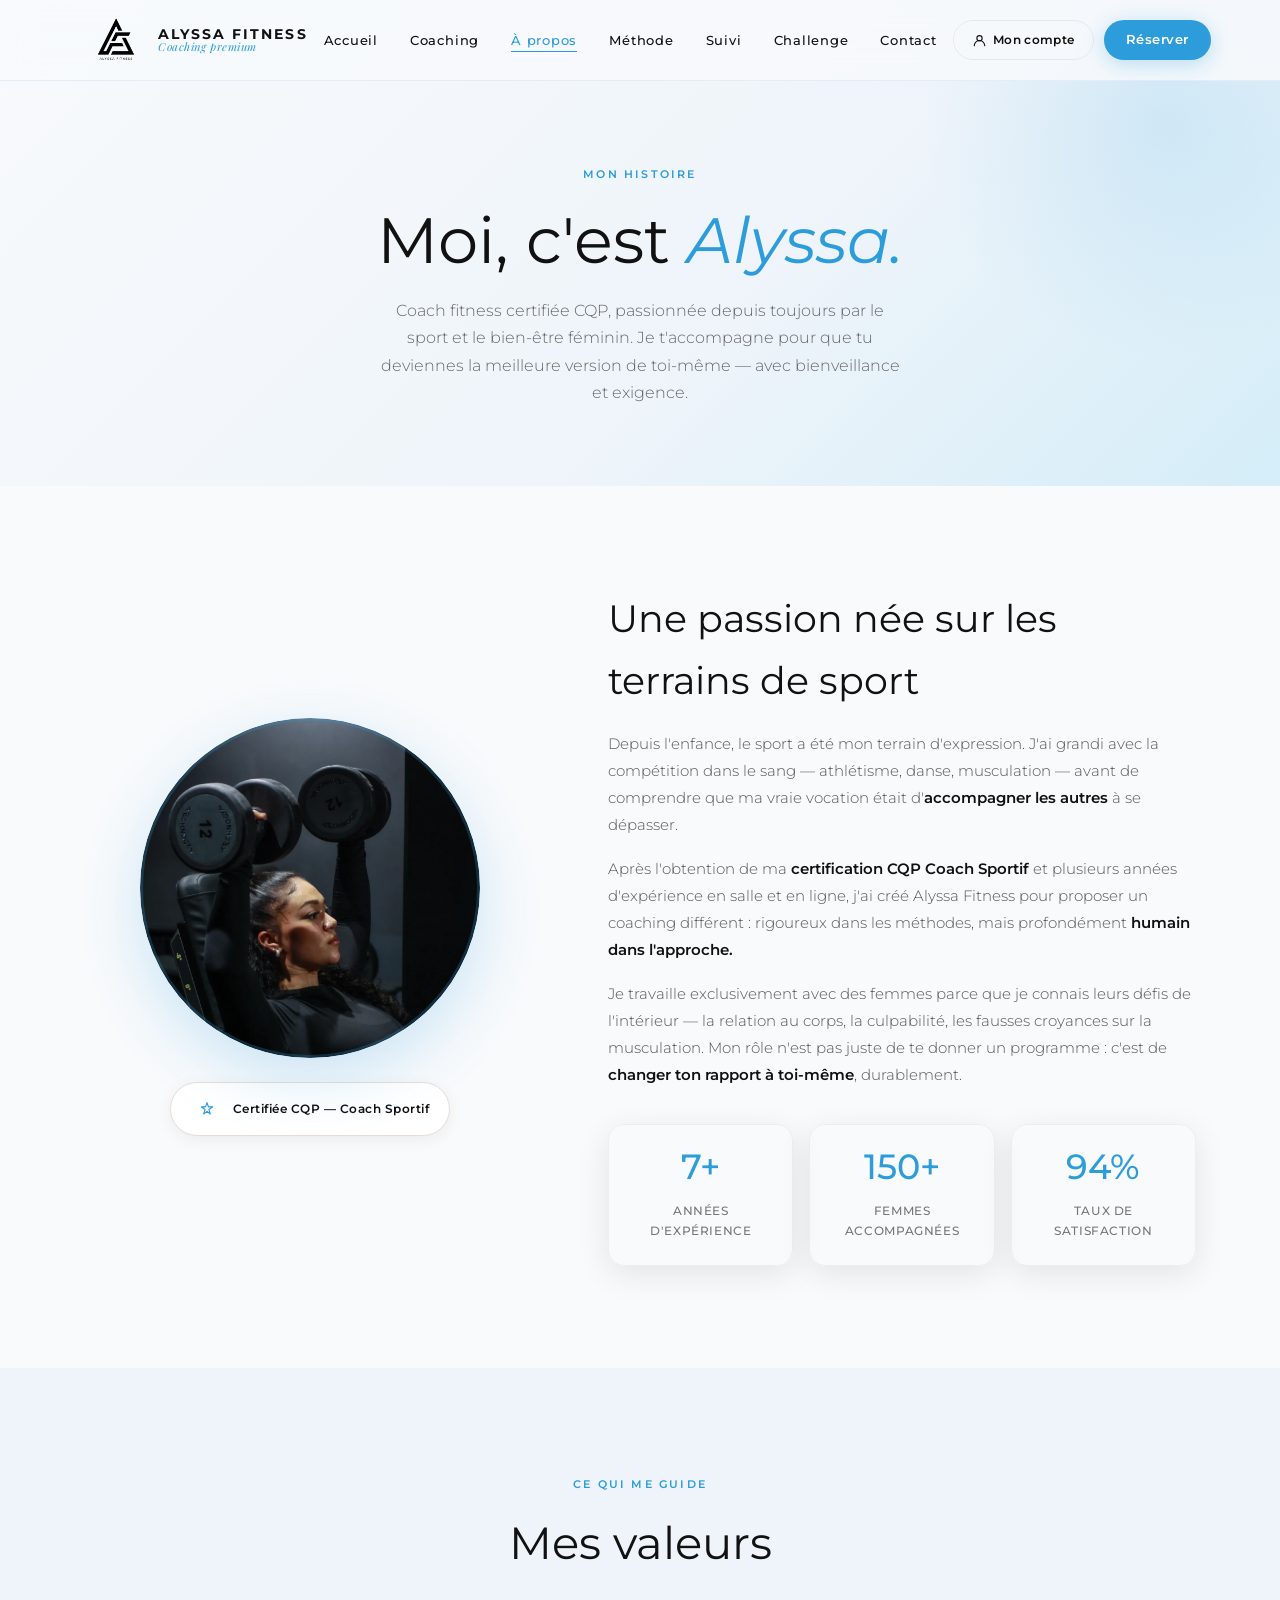
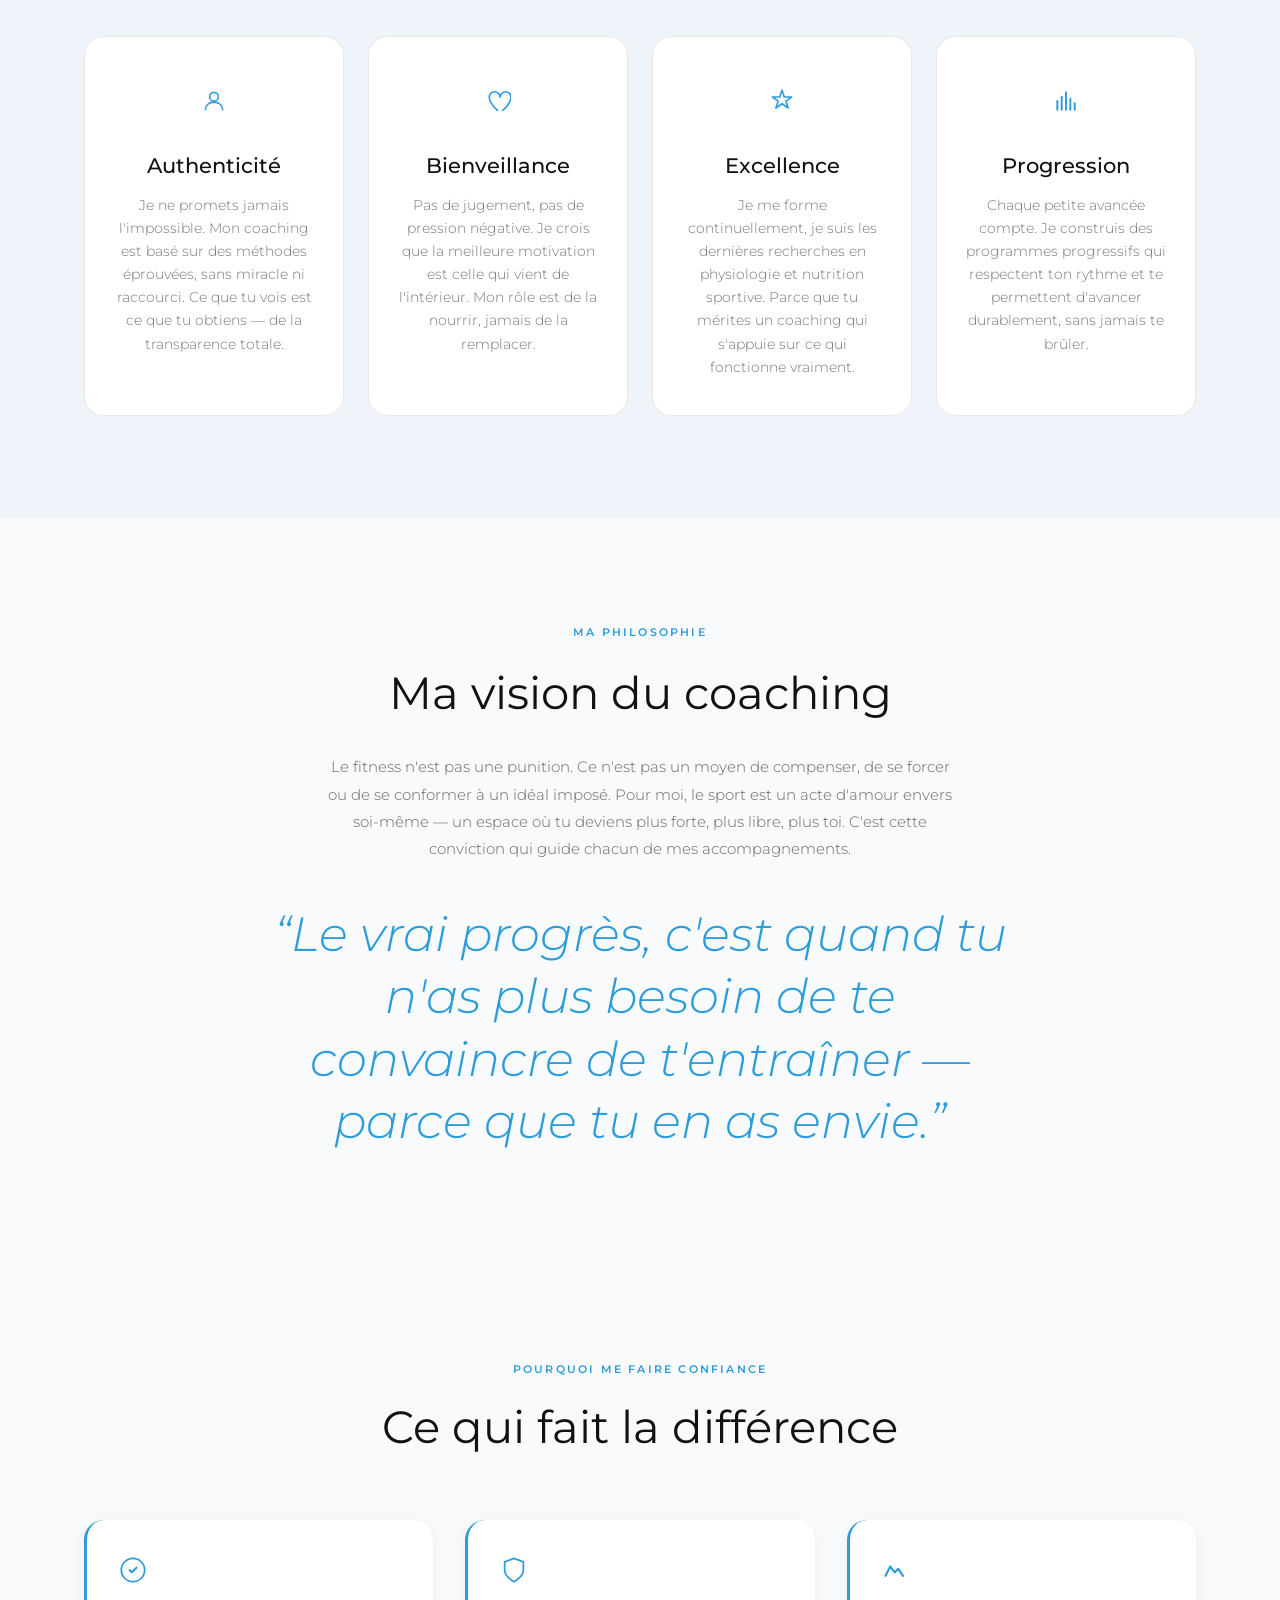
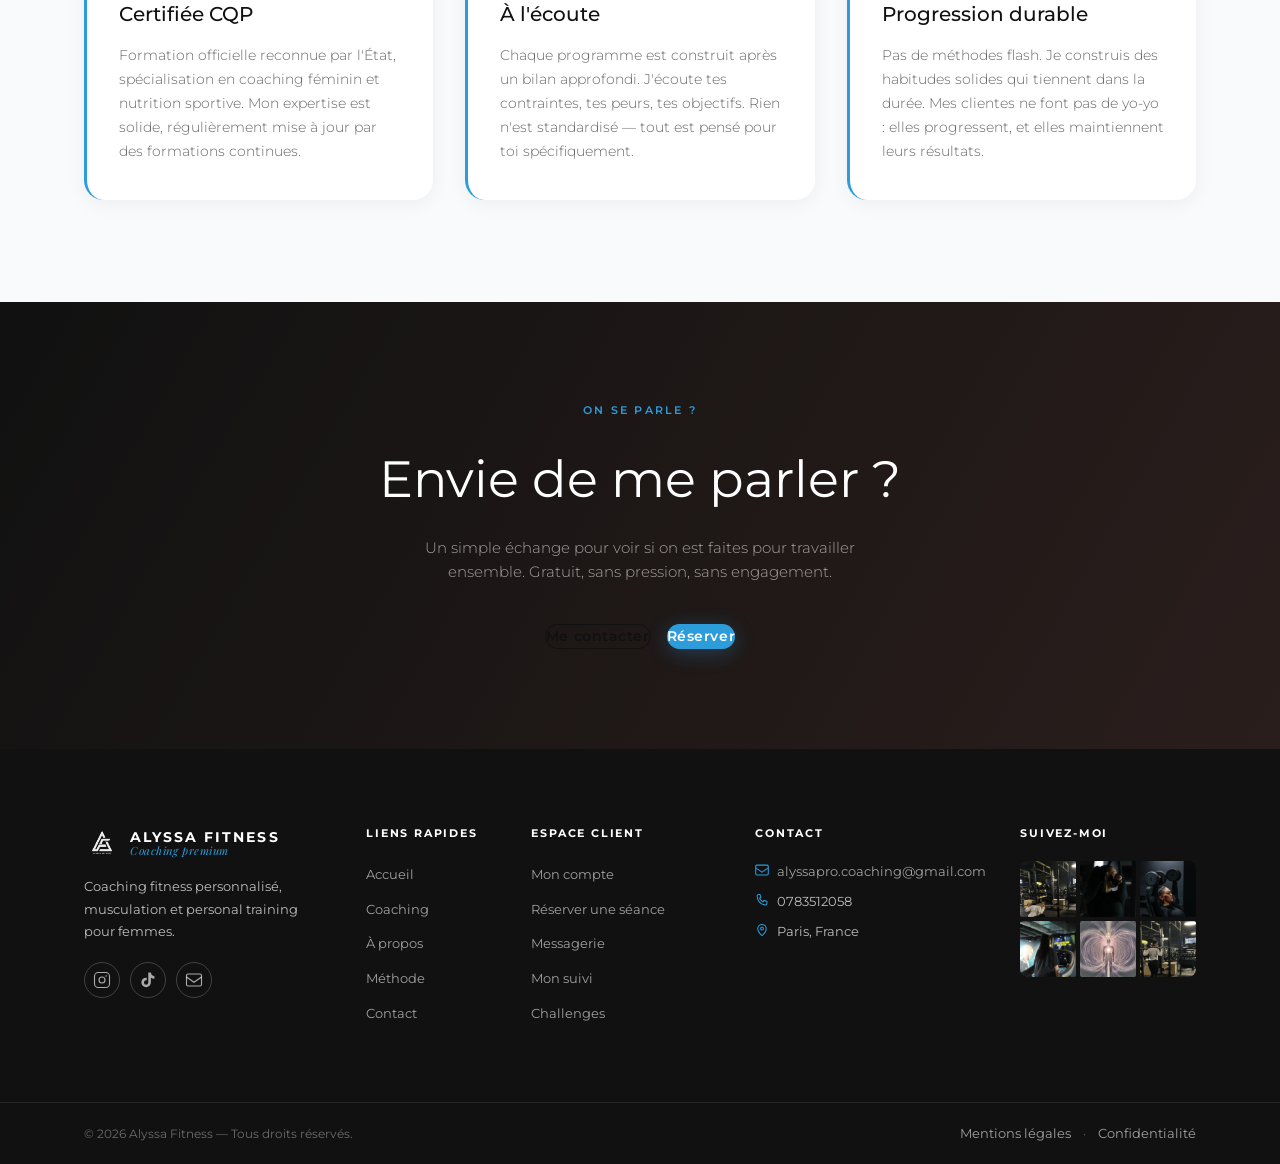
==== a-propos.html @ 5f33cba2 "feat: Mission C — bleu, Playfair Display, hero shooting, carousel temoignages, animations coaching" ====
<!DOCTYPE html>
<html lang="fr">
<head>
  <meta charset="UTF-8" />
  <meta name="viewport" content="width=device-width, initial-scale=1.0" />
  <link rel="icon" href="assets/favicon/favicon.ico" />
  <link rel="icon" type="image/png" sizes="32x32" href="assets/favicon/favicon-32x32.png" />
  <link rel="icon" type="image/png" sizes="16x16" href="assets/favicon/favicon-16x16.png" />
  <link rel="apple-touch-icon" href="assets/favicon/apple-touch-icon.png" />
  <meta property="og:type" content="website" />
  <meta property="og:title" content="À propos — Alyssa Fitness" />
  <meta property="og:description" content="Découvre le parcours d'Alyssa, coach fitness certifiée, et sa vision d'un accompagnement personnalisé et bienveillant." />
  <meta property="og:image" content="https://alyssa-fitness-v3.vercel.app/assets/og/alyssa-fitness-og.jpg" />
  <meta property="og:url" content="https://alyssa-fitness-v3.vercel.app/a-propos.html" />
  <meta name="twitter:card" content="summary_large_image" />
  <meta name="twitter:title" content="À propos — Alyssa Fitness" />
  <meta name="twitter:description" content="Découvre le parcours d'Alyssa, coach fitness certifiée, et sa vision d'un accompagnement personnalisé et bienveillant." />
  <meta name="twitter:image" content="https://alyssa-fitness-v3.vercel.app/assets/og/alyssa-fitness-og.jpg" />
  <meta name="description" content="Découvre Alyssa, coach fitness certifiée CQP. Son histoire, ses valeurs et sa philosophie bienveillante au service de la transformation féminine." />
  <title>À propos — Alyssa Fitness</title>

  <link rel="preconnect" href="https://fonts.googleapis.com" />
  <link rel="preconnect" href="https://fonts.gstatic.com" crossorigin />
  <link href="https://fonts.googleapis.com/css2?family=Playfair+Display:ital,wght@0,400;0,500;0,600;0,700;1,400;1,500&family=Montserrat:wght@300;400;500;600;700&display=swap" rel="stylesheet" />
  <link rel="stylesheet" href="global.css" />

  <style>
    /* ── HERO INTERNE ─────────────────────────────── */
    .hero-internal {
      padding-top: calc(var(--header-h) + 80px);
      padding-bottom: 80px;
      background: linear-gradient(135deg, #F8FAFC 0%, #EEF4FA 60%, #D4EDF8 100%);
      text-align: center;
      position: relative;
      overflow: hidden;
    }
    .hero-internal::before {
      content: '';
      position: absolute;
      top: -120px; right: -120px;
      width: 480px; height: 480px;
      border-radius: 50%;
      background: radial-gradient(circle, rgba(45,156,219,0.12) 0%, transparent 70%);
      pointer-events: none;
    }
    .hero-internal .eyebrow {
      display: inline-block;
      font-family: var(--font-body);
      font-size: 11px;
      font-weight: 600;
      letter-spacing: 0.2em;
      text-transform: uppercase;
      color: var(--rose-saumon);
      margin-bottom: 20px;
    }
    .hero-internal h1 {
      font-family: var(--font-heading);
      font-size: clamp(2.4rem, 5vw, 4rem);
      font-weight: 400;
      color: var(--noir-doux);
      line-height: 1.15;
      margin-bottom: 20px;
    }
    .hero-internal h1 em {
      font-style: italic;
      color: var(--rose-saumon);
    }
    .hero-internal .subtitle {
      font-family: var(--font-body);
      font-size: 1rem;
      font-weight: 300;
      color: #666;
      max-width: 520px;
      margin: 0 auto;
      line-height: 1.7;
    }

    /* ── BIO SECTION ─────────────────────────────── */
    .bio-grid {
      display: grid;
      grid-template-columns: 1fr 1.3fr;
      gap: 72px;
      align-items: center;
    }
    .bio-photo-wrap {
      display: flex;
      flex-direction: column;
      align-items: center;
      gap: 24px;
    }
    .bio-photo {
      width: 340px;
      height: 340px;
      border-radius: 50%;
      background: var(--beige-premium);
      position: relative;
      overflow: hidden;
      box-shadow: 0 20px 60px rgba(45,156,219,0.22);
    }
    .bio-photo img {
      width: 100%;
      height: 100%;
      object-fit: cover;
      object-position: center top;
      display: block;
      border-radius: 50%;
    }
    .bio-photo::after {
      content: '';
      position: absolute;
      inset: 0;
      border-radius: 50%;
      border: 3px solid rgba(45,156,219,0.25);
    }
    .bio-photo__initials {
      position: absolute;
      inset: 0;
      display: flex;
      align-items: center;
      justify-content: center;
      font-family: var(--font-heading);
      font-size: 5rem;
      font-style: italic;
      font-weight: 300;
      color: rgba(255,255,255,0.7);
      letter-spacing: -0.02em;
    }
    .bio-badge {
      display: inline-flex;
      align-items: center;
      gap: 10px;
      background: #fff;
      border: 1px solid #e8ddd5;
      border-radius: 50px;
      padding: 10px 20px;
      box-shadow: 0 4px 16px rgba(17,17,17,0.06);
    }
    .bio-badge__icon {
      width: 32px; height: 32px;
      background: var(--beige);
      border-radius: 50%;
      display: flex; align-items: center; justify-content: center;
      color: var(--rose-saumon);
    }
    .bio-badge__text {
      font-family: var(--font-body);
      font-size: 0.78rem;
      font-weight: 600;
      color: var(--noir-doux);
      letter-spacing: 0.04em;
    }

    .bio-text h2 {
      font-family: var(--font-heading);
      font-size: clamp(1.6rem, 3vw, 2.4rem);
      font-weight: 400;
      color: var(--noir-doux);
      margin-bottom: 20px;
    }
    .bio-text p {
      font-family: var(--font-body);
      font-size: 0.93rem;
      font-weight: 300;
      color: #555;
      line-height: 1.8;
      margin-bottom: 18px;
    }
    .bio-text p strong {
      font-weight: 600;
      color: var(--noir-doux);
    }

    /* KPI cards */
    .kpi-row {
      display: grid;
      grid-template-columns: repeat(3, 1fr);
      gap: 16px;
      margin-top: 36px;
    }
    .kpi-card {
      background: var(--beige);
      border-radius: 16px;
      padding: 24px 20px;
      text-align: center;
    }
    .kpi-card__num {
      font-family: var(--font-heading);
      font-size: 2.2rem;
      font-weight: 500;
      color: var(--rose-saumon);
      display: block;
      line-height: 1;
      margin-bottom: 8px;
    }
    .kpi-card__label {
      font-family: var(--font-body);
      font-size: 0.78rem;
      font-weight: 500;
      color: #777;
      letter-spacing: 0.05em;
    }

    /* ── VALEURS ─────────────────────────────────── */
    .valeurs-grid {
      display: grid;
      grid-template-columns: repeat(4, 1fr);
      gap: 24px;
    }
    .valeur-card {
      background: #fff;
      border-radius: 20px;
      padding: 36px 28px;
      text-align: center;
      border: 1px solid #f0e8e0;
      transition: transform 0.25s, box-shadow 0.25s;
    }
    .valeur-card:hover {
      transform: translateY(-4px);
      box-shadow: 0 12px 40px rgba(17,17,17,0.08);
    }
    .valeur-card__icon {
      width: 56px; height: 56px;
      border-radius: 50%;
      background: var(--beige);
      display: flex; align-items: center; justify-content: center;
      margin: 0 auto 20px;
      color: var(--rose-saumon);
    }
    .valeur-card__title {
      font-family: var(--font-heading);
      font-size: 1.3rem;
      font-weight: 500;
      color: var(--noir-doux);
      margin-bottom: 12px;
    }
    .valeur-card__text {
      font-family: var(--font-body);
      font-size: 0.85rem;
      font-weight: 300;
      color: #777;
      line-height: 1.7;
    }

    /* ── VISION ──────────────────────────────────── */
    .vision-section {
      background: var(--beige);
      text-align: center;
      padding: 100px 24px;
    }
    .vision-eyebrow {
      display: inline-block;
      font-family: var(--font-body);
      font-size: 11px;
      font-weight: 600;
      letter-spacing: 0.2em;
      text-transform: uppercase;
      color: var(--rose-saumon);
      margin-bottom: 16px;
    }
    .vision-text {
      font-family: var(--font-body);
      font-size: 0.95rem;
      font-weight: 300;
      color: #666;
      max-width: 640px;
      margin: 0 auto 40px;
      line-height: 1.8;
    }
    .vision-quote {
      font-family: var(--font-heading);
      font-size: clamp(1.8rem, 4vw, 3rem);
      font-style: italic;
      font-weight: 300;
      color: var(--rose-saumon);
      max-width: 760px;
      margin: 0 auto;
      line-height: 1.3;
    }
    .vision-quote::before { content: '\201C'; }
    .vision-quote::after  { content: '\201D'; }

    /* ── CONFIANCE ───────────────────────────────── */
    .confiance-grid {
      display: grid;
      grid-template-columns: repeat(3, 1fr);
      gap: 32px;
    }
    .confiance-card {
      display: flex;
      flex-direction: column;
      align-items: flex-start;
      gap: 14px;
      padding: 36px 32px;
      background: #fff;
      border-radius: 20px;
      border-left: 3px solid var(--rose-saumon);
      box-shadow: 0 4px 20px rgba(17,17,17,0.05);
    }
    .confiance-card__icon {
      color: var(--rose-saumon);
    }
    .confiance-card__title {
      font-family: var(--font-heading);
      font-size: 1.25rem;
      font-weight: 500;
      color: var(--noir-doux);
    }
    .confiance-card__text {
      font-family: var(--font-body);
      font-size: 0.88rem;
      font-weight: 300;
      color: #666;
      line-height: 1.7;
    }

    /* ── CTA FINAL ───────────────────────────────── */
    .section--cta {
      background: linear-gradient(120deg, var(--noir-doux) 0%, #2a1e1c 100%);
      text-align: center;
      padding: 100px 24px;
    }
    .section--cta .eyebrow-cta {
      color: var(--rose-saumon);
      font-family: var(--font-body);
      font-size: 11px;
      font-weight: 600;
      letter-spacing: 0.2em;
      text-transform: uppercase;
      display: block;
      margin-bottom: 18px;
    }
    .section--cta h2 {
      font-family: var(--font-heading);
      font-size: clamp(2rem, 4vw, 3.2rem);
      font-weight: 400;
      color: #fff;
      margin-bottom: 16px;
    }
    .section--cta p {
      font-family: var(--font-body);
      font-size: 0.95rem;
      font-weight: 300;
      color: rgba(255,255,255,0.6);
      margin-bottom: 40px;
      max-width: 480px;
      margin-left: auto;
      margin-right: auto;
    }
    .cta-btns {
      display: flex;
      gap: 16px;
      justify-content: center;
      flex-wrap: wrap;
    }

    /* ── RESPONSIVE ──────────────────────────────── */
    @media (max-width: 1024px) {
      .valeurs-grid { grid-template-columns: repeat(2, 1fr); }
    }
    @media (max-width: 860px) {
      .bio-grid { grid-template-columns: 1fr; gap: 40px; }
      .bio-photo { width: 240px; height: 240px; }
      .kpi-row { grid-template-columns: repeat(3, 1fr); gap: 12px; }
      .confiance-grid { grid-template-columns: 1fr; gap: 20px; }
    }
    @media (max-width: 600px) {
      .valeurs-grid { grid-template-columns: 1fr; }
      .kpi-row { grid-template-columns: repeat(3, 1fr); }
      .kpi-card__num { font-size: 1.6rem; }
    }
  </style>
</head>
<body>

  <!-- ═══ HEADER ═══ -->
  <header class="header" id="header">
    <div class="header__inner container">
      <a href="index.html" class="header__logo">
        <img src="assets/logo-transparent.png" class="logo-img" alt="Alyssa Fitness" />
        <div class="logo-wordmark">
          <span class="logo-wordmark__name">Alyssa Fitness</span>
          <span class="logo-wordmark__sub">Coaching premium</span>
        </div>
      </a>
      <nav class="header__nav">
        <ul class="nav-list">
          <li><a href="index.html" class="nav-link">Accueil</a></li>
          <li><a href="coaching.html" class="nav-link">Coaching</a></li>
          <li><a href="a-propos.html" class="nav-link active">À propos</a></li>
          <li><a href="methode.html" class="nav-link">Méthode</a></li>
          <li><a href="suivi.html" class="nav-link">Suivi</a></li>
          <li><a href="challenge.html" class="nav-link">Challenge</a></li>
          <li><a href="contact.html" class="nav-link">Contact</a></li>
        </ul>
      </nav>
      <div class="header__ctas">
        <a href="compte.html" class="btn--compte">
          <svg viewBox="0 0 20 20" fill="none" width="15"><circle cx="10" cy="7" r="3.5" stroke="currentColor" stroke-width="1.5"/><path d="M3 17c0-3.866 3.134-7 7-7s7 3.134 7 7" stroke="currentColor" stroke-width="1.5" stroke-linecap="round"/></svg>
          Mon compte
        </a>
        <a href="reservation.html" class="btn btn--primary btn--sm btn--reserv-desktop">Réserver</a>
      </div>
      <button class="burger" id="burger" aria-label="Ouvrir le menu" aria-expanded="false" aria-controls="mobile-menu"><span></span><span></span><span></span></button>
    </div>
    <div class="mobile-menu" id="mobile-menu">
      <ul class="mobile-nav-list">
        <li><a href="index.html" class="mobile-nav-link">Accueil</a></li>
        <li><a href="coaching.html" class="mobile-nav-link">Coaching</a></li>
        <li><a href="a-propos.html" class="mobile-nav-link">À propos</a></li>
        <li><a href="methode.html" class="mobile-nav-link">Méthode</a></li>
        <li><a href="suivi.html" class="mobile-nav-link">Suivi</a></li>
        <li><a href="challenge.html" class="mobile-nav-link">Challenge</a></li>
        <li><a href="contact.html" class="mobile-nav-link">Contact</a></li>
      </ul>
      <div class="mobile-menu__ctas">
        <a href="compte.html" class="btn btn--ghost mobile-cta">Mon compte</a>
        <a href="reservation.html" class="btn btn--primary mobile-cta">Réserver</a>
      </div>
    </div>
  </header>

  <main>

    <!-- ═══ HERO INTERNE ═══ -->
    <section class="hero-internal">
      <div class="container" style="position:relative;z-index:1;">
        <span class="eyebrow">Mon histoire</span>
        <h1>Moi, c'est <em>Alyssa.</em></h1>
        <p class="subtitle">Coach fitness certifiée CQP, passionnée depuis toujours par le sport et le bien-être féminin. Je t'accompagne pour que tu deviennes la meilleure version de toi-même — avec bienveillance et exigence.</p>
      </div>
    </section>

    <!-- ═══ BIO ═══ -->
    <section class="section section--white">
      <div class="container">
        <div class="bio-grid">

          <!-- Photo + badge -->
          <div class="bio-photo-wrap">
            <div class="bio-photo">
              <img src="assets/images/alyssa/alyssa-dumbbell-press.webp" alt="Alyssa, coach fitness pour femmes" loading="eager">
            </div>
            <div class="bio-badge">
              <div class="bio-badge__icon">
                <svg viewBox="0 0 20 20" fill="none" width="16">
                  <path d="M10 2l1.8 5.4H17l-4.6 3.3 1.8 5.5L10 13l-4.2 3.2 1.8-5.5L3 7.4h5.2L10 2z" stroke="currentColor" stroke-width="1.4" stroke-linejoin="round"/>
                </svg>
              </div>
              <span class="bio-badge__text">Certifiée CQP — Coach Sportif</span>
            </div>
          </div>

          <!-- Texte bio -->
          <div class="bio-text">
            <h2>Une passion née sur les terrains de sport</h2>
            <p>Depuis l'enfance, le sport a été mon terrain d'expression. J'ai grandi avec la compétition dans le sang — athlétisme, danse, musculation — avant de comprendre que ma vraie vocation était d'<strong>accompagner les autres</strong> à se dépasser.</p>
            <p>Après l'obtention de ma <strong>certification CQP Coach Sportif</strong> et plusieurs années d'expérience en salle et en ligne, j'ai créé Alyssa Fitness pour proposer un coaching différent : rigoureux dans les méthodes, mais profondément <strong>humain dans l'approche.</strong></p>
            <p>Je travaille exclusivement avec des femmes parce que je connais leurs défis de l'intérieur — la relation au corps, la culpabilité, les fausses croyances sur la musculation. Mon rôle n'est pas juste de te donner un programme : c'est de <strong>changer ton rapport à toi-même</strong>, durablement.</p>

            <div class="kpi-row">
              <div class="kpi-card">
                <span class="kpi-card__num">7+</span>
                <span class="kpi-card__label">Années d'expérience</span>
              </div>
              <div class="kpi-card">
                <span class="kpi-card__num">150+</span>
                <span class="kpi-card__label">Femmes accompagnées</span>
              </div>
              <div class="kpi-card">
                <span class="kpi-card__num">94%</span>
                <span class="kpi-card__label">Taux de satisfaction</span>
              </div>
            </div>
          </div>

        </div>
      </div>
    </section>

    <!-- ═══ VALEURS ═══ -->
    <section class="section section--beige">
      <div class="container">
        <div style="text-align:center; margin-bottom:56px;">
          <span style="display:inline-block; font-family:var(--font-body); font-size:11px; font-weight:600; letter-spacing:0.2em; text-transform:uppercase; color:var(--rose-saumon); margin-bottom:14px;">Ce qui me guide</span>
          <h2 style="font-family:var(--font-heading); font-size:clamp(1.8rem,3.5vw,2.8rem); font-weight:400; color:var(--noir-doux);">Mes valeurs</h2>
        </div>
        <div class="valeurs-grid">

          <div class="valeur-card">
            <div class="valeur-card__icon">
              <svg viewBox="0 0 24 24" fill="none" width="26">
                <circle cx="12" cy="8" r="4" stroke="currentColor" stroke-width="1.5"/>
                <path d="M4 20c0-4 3.582-7 8-7s8 3 8 7" stroke="currentColor" stroke-width="1.5" stroke-linecap="round"/>
              </svg>
            </div>
            <h3 class="valeur-card__title">Authenticité</h3>
            <p class="valeur-card__text">Je ne promets jamais l'impossible. Mon coaching est basé sur des méthodes éprouvées, sans miracle ni raccourci. Ce que tu vois est ce que tu obtiens — de la transparence totale.</p>
          </div>

          <div class="valeur-card">
            <div class="valeur-card__icon">
              <svg viewBox="0 0 24 24" fill="none" width="26">
                <path d="M12 21C12 21 4 14.5 4 8.5a5 5 0 0110 0 5 5 0 0110 0c0 6-8 12.5-8 12.5" stroke="currentColor" stroke-width="1.5" stroke-linejoin="round"/>
              </svg>
            </div>
            <h3 class="valeur-card__title">Bienveillance</h3>
            <p class="valeur-card__text">Pas de jugement, pas de pression négative. Je crois que la meilleure motivation est celle qui vient de l'intérieur. Mon rôle est de la nourrir, jamais de la remplacer.</p>
          </div>

          <div class="valeur-card">
            <div class="valeur-card__icon">
              <svg viewBox="0 0 24 24" fill="none" width="26">
                <path d="M12 2l2.09 6.26H21l-5.4 3.92 2.08 6.26L12 14.52l-5.68 3.92 2.08-6.26L3 8.26h6.91L12 2z" stroke="currentColor" stroke-width="1.5" stroke-linejoin="round"/>
              </svg>
            </div>
            <h3 class="valeur-card__title">Excellence</h3>
            <p class="valeur-card__text">Je me forme continuellement, je suis les dernières recherches en physiologie et nutrition sportive. Parce que tu mérites un coaching qui s'appuie sur ce qui fonctionne vraiment.</p>
          </div>

          <div class="valeur-card">
            <div class="valeur-card__icon">
              <svg viewBox="0 0 24 24" fill="none" width="26">
                <path d="M4 20V12M8 20V8M12 20V4M16 20V10M20 20V14" stroke="currentColor" stroke-width="1.8" stroke-linecap="round"/>
              </svg>
            </div>
            <h3 class="valeur-card__title">Progression</h3>
            <p class="valeur-card__text">Chaque petite avancée compte. Je construis des programmes progressifs qui respectent ton rythme et te permettent d'avancer durablement, sans jamais te brûler.</p>
          </div>

        </div>
      </div>
    </section>

    <!-- ═══ VISION ═══ -->
    <section class="vision-section">
      <div class="container">
        <span class="vision-eyebrow">Ma philosophie</span>
        <h2 style="font-family:var(--font-heading); font-size:clamp(1.8rem,3.5vw,2.8rem); font-weight:400; color:var(--noir-doux); margin-bottom:24px;">Ma vision du coaching</h2>
        <p class="vision-text">Le fitness n'est pas une punition. Ce n'est pas un moyen de compenser, de se forcer ou de se conformer à un idéal imposé. Pour moi, le sport est un acte d'amour envers soi-même — un espace où tu deviens plus forte, plus libre, plus toi. C'est cette conviction qui guide chacun de mes accompagnements.</p>
        <blockquote class="vision-quote">Le vrai progrès, c'est quand tu n'as plus besoin de te convaincre de t'entraîner — parce que tu en as envie.</blockquote>
      </div>
    </section>

    <!-- ═══ CONFIANCE ═══ -->
    <section class="section section--white">
      <div class="container">
        <div style="text-align:center; margin-bottom:56px;">
          <span style="display:inline-block; font-family:var(--font-body); font-size:11px; font-weight:600; letter-spacing:0.2em; text-transform:uppercase; color:var(--rose-saumon); margin-bottom:14px;">Pourquoi me faire confiance</span>
          <h2 style="font-family:var(--font-heading); font-size:clamp(1.8rem,3.5vw,2.8rem); font-weight:400; color:var(--noir-doux);">Ce qui fait la différence</h2>
        </div>
        <div class="confiance-grid">

          <div class="confiance-card">
            <div class="confiance-card__icon">
              <svg viewBox="0 0 24 24" fill="none" width="28">
                <path d="M9 12l2 2 4-4" stroke="currentColor" stroke-width="1.8" stroke-linecap="round" stroke-linejoin="round"/>
                <path d="M12 2a10 10 0 110 20A10 10 0 0112 2z" stroke="currentColor" stroke-width="1.5"/>
              </svg>
            </div>
            <h3 class="confiance-card__title">Certifiée CQP</h3>
            <p class="confiance-card__text">Formation officielle reconnue par l'État, spécialisation en coaching féminin et nutrition sportive. Mon expertise est solide, régulièrement mise à jour par des formations continues.</p>
          </div>

          <div class="confiance-card">
            <div class="confiance-card__icon">
              <svg viewBox="0 0 24 24" fill="none" width="28">
                <path d="M12 22s8-4 8-10V5l-8-3-8 3v7c0 6 8 10 8 10z" stroke="currentColor" stroke-width="1.5" stroke-linejoin="round"/>
              </svg>
            </div>
            <h3 class="confiance-card__title">À l'écoute</h3>
            <p class="confiance-card__text">Chaque programme est construit après un bilan approfondi. J'écoute tes contraintes, tes peurs, tes objectifs. Rien n'est standardisé — tout est pensé pour toi spécifiquement.</p>
          </div>

          <div class="confiance-card">
            <div class="confiance-card__icon">
              <svg viewBox="0 0 24 24" fill="none" width="28">
                <path d="M3 17l4-8 4 5 3-3 4 6" stroke="currentColor" stroke-width="1.8" stroke-linecap="round" stroke-linejoin="round"/>
              </svg>
            </div>
            <h3 class="confiance-card__title">Progression durable</h3>
            <p class="confiance-card__text">Pas de méthodes flash. Je construis des habitudes solides qui tiennent dans la durée. Mes clientes ne font pas de yo-yo : elles progressent, et elles maintiennent leurs résultats.</p>
          </div>

        </div>
      </div>
    </section>

    <!-- ═══ CTA FINAL ═══ -->
    <section class="section--cta">
      <span class="eyebrow-cta">On se parle ?</span>
      <h2>Envie de me parler ?</h2>
      <p>Un simple échange pour voir si on est faites pour travailler ensemble. Gratuit, sans pression, sans engagement.</p>
      <div class="cta-btns">
        <a href="contact.html" class="btn btn--ghost">Me contacter</a>
        <a href="reservation.html" class="btn btn--primary">Réserver</a>
      </div>
    </section>

  </main>

  <!-- ═══ FOOTER ═══ -->
  <footer class="footer" role="contentinfo">
    <div class="container footer__grid">
      <div class="footer__brand">
        <a href="index.html" class="footer__logo-link footer__logo-wordmark" aria-label="Alyssa Fitness">
          <div style="display:flex; align-items:center; gap:10px;">
            <img src="assets/logo-white.png" class="logo-img logo-img--footer" alt="Alyssa Fitness" />
            <div class="logo-wordmark footer__logo-wordmark">
              <span class="logo-wordmark__name" style="color:#fff;">Alyssa Fitness</span>
              <span class="logo-wordmark__sub">Coaching premium</span>
            </div>
          </div>
        </a>
        <p class="footer__tagline">Coaching fitness personnalisé, musculation et personal training pour femmes.</p>
        <div class="footer__social">
          <a href="https://www.instagram.com/alyssa_hdd" target="_blank" rel="noopener noreferrer" class="footer__social-link" aria-label="Instagram">
            <svg viewBox="0 0 24 24" fill="none" width="18"><rect x="2" y="2" width="20" height="20" rx="5" stroke="currentColor" stroke-width="1.5"/><circle cx="12" cy="12" r="4" stroke="currentColor" stroke-width="1.5"/><circle cx="17.5" cy="6.5" r="1" fill="currentColor"/></svg>
          </a>
                    <a href="https://www.tiktok.com/@alyssa_hdd" target="_blank" rel="noopener noreferrer" class="footer__social-link" aria-label="TikTok">
            <!-- TikTok icon SVG -->
            <svg viewBox="0 0 24 24" width="18" height="18" fill="currentColor"><path d="M19.59 6.69a4.83 4.83 0 0 1-3.77-4.25V2h-3.45v13.67a2.89 2.89 0 0 1-2.88 2.5 2.89 2.89 0 0 1-2.89-2.89 2.89 2.89 0 0 1 2.89-2.89c.28 0 .54.04.79.1V9.01a6.33 6.33 0 0 0-.79-.05 6.34 6.34 0 0 0-6.34 6.34 6.34 6.34 0 0 0 6.34 6.34 6.34 6.34 0 0 0 6.33-6.34V8.95a8.16 8.16 0 0 0 4.77 1.52V7.01a4.85 4.85 0 0 1-1-.32z"/></svg>
          </a>
<a href="mailto:alyssapro.coaching@gmail.com" class="footer__social-link" aria-label="Email">
            <svg viewBox="0 0 24 24" fill="none" width="18"><rect x="2" y="4" width="20" height="16" rx="2" stroke="currentColor" stroke-width="1.5"/><path d="M2 8l10 7 10-7" stroke="currentColor" stroke-width="1.5"/></svg>
          </a>
        </div>
      </div>
      <nav class="footer__nav-col" aria-label="Navigation footer">
        <h4 class="footer__col-title">Liens rapides</h4>
        <ul>
          <li><a href="index.html" class="footer__link">Accueil</a></li>
          <li><a href="coaching.html" class="footer__link">Coaching</a></li>
          <li><a href="a-propos.html" class="footer__link">À propos</a></li>
          <li><a href="methode.html" class="footer__link">Méthode</a></li>
          <li><a href="contact.html" class="footer__link">Contact</a></li>
        </ul>
      </nav>
      <nav class="footer__nav-col" aria-label="Espace client">
        <h4 class="footer__col-title">Espace client</h4>
        <ul>
          <li><a href="compte.html" class="footer__link">Mon compte</a></li>
          <li><a href="reservation.html" class="footer__link">Réserver une séance</a></li>
          <li><a href="messagerie.html" class="footer__link">Messagerie</a></li>
          <li><a href="suivi.html" class="footer__link">Mon suivi</a></li>
          <li><a href="challenge.html" class="footer__link">Challenges</a></li>
        </ul>
      </nav>
      <div class="footer__contact-col">
        <h4 class="footer__col-title">Contact</h4>
        <ul>
          <li>
            <svg viewBox="0 0 20 20" fill="none" width="14"><rect x="1" y="3" width="18" height="14" rx="2" stroke="currentColor" stroke-width="1.5"/><path d="M1 7l9 6 9-6" stroke="currentColor" stroke-width="1.5"/></svg>
            <a href="mailto:alyssapro.coaching@gmail.com" class="footer__link">alyssapro.coaching@gmail.com</a>
          </li>
          <li>
            <svg viewBox="0 0 20 20" fill="none" width="14"><path d="M4 2h3l1.5 4-2 1.5c1 2 3 4 5 5L13 10.5l4 1.5v3c0 1-1 2-2 2C7 17 3 10 3 4c0-1 1-2 2-2z" stroke="currentColor" stroke-width="1.5"/></svg>
            <span>0783512058</span>
          </li>
          <li>
            <svg viewBox="0 0 20 20" fill="none" width="14"><path d="M10 2C6.686 2 4 4.686 4 8c0 5.25 6 10 6 10s6-4.75 6-10c0-3.314-2.686-6-6-6zm0 8a2 2 0 110-4 2 2 0 010 4z" stroke="currentColor" stroke-width="1.5"/></svg>
            <span>Paris, France</span>
          </li>
        </ul>
      </div>
      <div class="footer__instagram-col">
        <h4 class="footer__col-title">Suivez-moi</h4>
        <div class="footer__insta-grid">
          <a href="https://www.instagram.com/alyssa_hdd" target="_blank" rel="noopener noreferrer" class="insta-thumb" aria-label="Alyssa sur Instagram — squat rack">
            <img src="assets/images/alyssa/alyssa-squat-rack.webp" alt="Alyssa coach fitness — squat rack" loading="lazy">
          </a>
          <a href="https://www.instagram.com/alyssa_hdd" target="_blank" rel="noopener noreferrer" class="insta-thumb" aria-label="Alyssa sur Instagram — corde à sauter">
            <img src="assets/images/alyssa/alyssa-rope-training.webp" alt="Alyssa coach fitness — entraînement corde" loading="lazy">
          </a>
          <a href="https://www.instagram.com/alyssa_hdd" target="_blank" rel="noopener noreferrer" class="insta-thumb" aria-label="Alyssa sur Instagram — haltères">
            <img src="assets/images/alyssa/alyssa-dumbbell-press.webp" alt="Alyssa coach fitness — haltères" loading="lazy">
          </a>
          <a href="https://www.instagram.com/alyssa_hdd" target="_blank" rel="noopener noreferrer" class="insta-thumb" aria-label="Alyssa sur Instagram — tapis de course">
            <img src="assets/images/alyssa/alyssa-treadmill.webp" alt="Alyssa coach fitness — tapis de course" loading="lazy">
          </a>
          <a href="https://www.instagram.com/alyssa_hdd" target="_blank" rel="noopener noreferrer" class="insta-thumb" aria-label="Alyssa sur Instagram — énergie et cycle">
            <img src="assets/images/alyssa/alyssa-energy-cycle.webp" alt="Alyssa coach fitness — énergie et vitalité" loading="lazy">
          </a>
          <a href="https://www.instagram.com/alyssa_hdd" target="_blank" rel="noopener noreferrer" class="insta-thumb" aria-label="Alyssa sur Instagram — squat en salle">
            <img src="assets/images/alyssa/alyssa-squat-gym.webp" alt="Alyssa coach fitness — squat en salle" loading="lazy">
          </a>
        </div>
      </div>
    </div>
    <div class="footer__bottom">
      <div class="container footer__bottom-inner">
        <p class="footer__copyright">© 2026 Alyssa Fitness — Tous droits réservés.</p>
        <div class="footer__legal">
          <a href="#" class="footer__link">Mentions légales</a>
          <span aria-hidden="true">·</span>
          <a href="#" class="footer__link">Confidentialité</a>
        </div>
      </div>
    </div>
  </footer>

  <script src="global.js"></script>
</body>
</html>
---- global.css ----
/* ═══════════════════════════════════════════════════════════════
   ALYSSA FITNESS — global.css
   Système de design premium, féminin, élégant
   Version multi-page complète
═══════════════════════════════════════════════════════════════ */

/* ─── VARIABLES CSS ─────────────────────────────────────────── */
:root {
  --rose-saumon:     #2D9CDB;
  --rose-clair:      #79C8EA;
  --rose-hover:      #1A7AB5;
  --rose-pale:       #EBF6FC;
  --beige-premium:   #EEF4FA;
  --beige-moyen:     #DCE9F5;
  --blanc-casse:     #F8FAFC;
  --gris-clair:      #E8E8E8;
  --gris-texte:      #888888;
  --noir-doux:       #111111;
  --texte-corps:     #555555;
  --success:         #6DBE9A;
  --warning:         #F4C57A;

  --font-titre:      'Playfair Display', Georgia, serif;
  --font-corps:      'Montserrat', Arial, sans-serif;

  --radius-xs:       4px;
  --radius-sm:       8px;
  --radius-md:       16px;
  --radius-lg:       24px;
  --radius-xl:       32px;
  --radius-full:     999px;

  --ombre-card:      0 4px 32px rgba(0,0,0,0.07);
  --ombre-hover:     0 8px 48px rgba(45,156,219,0.18);
  --ombre-forte:     0 16px 64px rgba(0,0,0,0.12);

  --transition:      0.3s ease;
  --transition-slow: 0.6s cubic-bezier(0.22, 1, 0.36, 1);

  --max-width:       1240px;
  --gutter:          clamp(20px, 5vw, 80px);
  --header-h:        80px;
}

/* ─── RESET & BASE ──────────────────────────────────────────── */
*, *::before, *::after {
  box-sizing: border-box;
  margin: 0;
  padding: 0;
}

html {
  scroll-behavior: smooth;
  font-size: 16px;
}

body {
  font-family: var(--font-corps);
  color: var(--noir-doux);
  background: var(--blanc-casse);
  line-height: 1.6;
  overflow-x: hidden;
  -webkit-font-smoothing: antialiased;
}

img, video, svg { display: block; max-width: 100%; }
a { color: inherit; text-decoration: none; }
ul { list-style: none; }
button { border: none; background: none; cursor: pointer; font-family: inherit; }
input, textarea, select {
  font-family: inherit;
  font-size: inherit;
}

/* ─── CONTAINER ─────────────────────────────────────────────── */
.container {
  width: 100%;
  max-width: var(--max-width);
  margin: 0 auto;
  padding: 0 var(--gutter);
}

/* ─── SECTIONS ──────────────────────────────────────────────── */
.section {
  padding: clamp(64px, 8vw, 120px) 0;
}

.section--white  { background: var(--blanc-casse); }
.section--beige  { background: var(--beige-premium); }
.section--dark   { background: var(--noir-doux); color: #fff; }

/* ─── TYPOGRAPHIES ──────────────────────────────────────────── */
.section-title {
  font-family: var(--font-titre);
  font-size: clamp(2rem, 4vw, 3.2rem);
  font-weight: 400;
  line-height: 1.2;
  color: var(--noir-doux);
  text-align: center;
  margin-bottom: clamp(40px, 6vw, 72px);
  letter-spacing: -0.01em;
}

.section-title em {
  font-style: italic;
  color: var(--rose-saumon);
}

.section-title--left { text-align: left; }
.section-title--white { color: #fff; }
.section-title--white em { color: var(--rose-clair); }

.section-eyebrow {
  font-family: var(--font-corps);
  font-size: 0.72rem;
  font-weight: 600;
  letter-spacing: 0.18em;
  text-transform: uppercase;
  color: var(--rose-saumon);
  margin-bottom: 14px;
}

/* ─── BOUTONS ───────────────────────────────────────────────── */
.btn {
  display: inline-flex;
  align-items: center;
  gap: 8px;
  font-family: var(--font-corps);
  font-weight: 600;
  font-size: 0.875rem;
  letter-spacing: 0.04em;
  border-radius: var(--radius-full);
  cursor: pointer;
  transition: all var(--transition);
  white-space: nowrap;
  text-decoration: none;
  border: none;
}

.btn--xs  { padding: 8px 18px; font-size: 0.75rem; }
.btn--sm  { padding: 10px 22px; font-size: 0.8rem; }
.btn--md  { padding: 13px 28px; }
.btn--lg  { padding: 16px 36px; font-size: 0.95rem; }

.btn--primary {
  background: var(--rose-saumon);
  color: #fff;
  box-shadow: 0 4px 20px rgba(45,156,219,0.3);
}
.btn--primary:hover {
  background: var(--rose-hover);
  box-shadow: 0 6px 28px rgba(45,156,219,0.45);
  transform: translateY(-2px);
}

.btn--ghost {
  background: transparent;
  color: var(--noir-doux);
  border: 1.5px solid var(--noir-doux);
}
.btn--ghost:hover {
  background: var(--noir-doux);
  color: #fff;
  transform: translateY(-2px);
}

.btn--ghost-white {
  background: transparent;
  color: #fff;
  border: 1.5px solid rgba(255,255,255,0.6);
}
.btn--ghost-white:hover {
  background: rgba(255,255,255,0.15);
  border-color: #fff;
  transform: translateY(-2px);
}

.btn--outline {
  background: transparent;
  color: var(--rose-saumon);
  border: 1.5px solid var(--rose-saumon);
  padding: 10px 24px;
  font-size: 0.82rem;
  border-radius: var(--radius-full);
  margin-top: auto;
}
.btn--outline:hover {
  background: var(--rose-saumon);
  color: #fff;
  transform: translateY(-2px);
}

.btn--soft {
  background: rgba(45,156,219,0.12);
  color: var(--rose-saumon);
  border: 1px solid rgba(45,156,219,0.2);
}
.btn--soft:hover {
  background: var(--rose-saumon);
  color: #fff;
  transform: translateY(-2px);
}

.btn-arrow { width: 16px; height: 16px; flex-shrink: 0; }
.btn-icon  { font-size: 1em; }
.btn-icon-svg { flex-shrink: 0; }

/* ═══════════════════════════════════════════════════════════════
   HEADER GLOBAL — sticky, premium
═══════════════════════════════════════════════════════════════ */
.header {
  position: fixed;
  top: 0;
  left: 0;
  right: 0;
  z-index: 1000;
  background: rgba(248,250,252,0.88);
  backdrop-filter: blur(16px);
  -webkit-backdrop-filter: blur(16px);
  border-bottom: 1px solid rgba(220,233,245,0.7);
  transition: background var(--transition), box-shadow var(--transition);
}

.header.scrolled {
  background: rgba(248,250,252,0.97);
  box-shadow: 0 2px 24px rgba(0,0,0,0.07);
}

.header__inner {
  display: flex;
  align-items: center;
  justify-content: space-between;
  gap: 16px;
  height: var(--header-h);
}

/* Logo */
.header__logo {
  display: flex;
  align-items: center;
  gap: 10px;
  flex-shrink: 0;
  text-decoration: none;
}

.logo-img {
  height: 64px;
  width: auto;
  max-width: 210px;
  object-fit: contain;
  object-position: left center;
  display: block;
  flex-shrink: 0;
}

/* Logo version footer — fond sombre */
.logo-img--footer {
  height: 36px;
  max-width: 120px;
  opacity: .92;
  filter: brightness(0) invert(1);  /* force blanc sur fond sombre si logo-white.png insuffisant */
}

.logo-wordmark {
  display: flex;
  flex-direction: column;
  line-height: 1;
}

.logo-wordmark__name {
  font-family: var(--font-corps);
  font-size: 0.85rem;
  font-weight: 700;
  letter-spacing: 0.15em;
  text-transform: uppercase;
  color: var(--noir-doux);
}

.logo-wordmark__sub {
  font-family: var(--font-titre);
  font-size: 0.7rem;
  font-weight: 400;
  font-style: italic;
  color: var(--rose-saumon);
  letter-spacing: 0.05em;
}

/* Monogramme logo */
.logo-mono {
  width: 40px;
  height: 40px;
  background: var(--noir-doux);
  border-radius: var(--radius-sm);
  display: flex;
  align-items: center;
  justify-content: center;
  flex-shrink: 0;
}

.logo-mono span {
  font-family: var(--font-titre);
  font-size: 1.3rem;
  font-weight: 600;
  color: var(--rose-saumon);
  line-height: 1;
}

/* Navigation desktop */
.header__nav {
  flex: 1;
  display: flex;
  justify-content: center;
}

.nav-list {
  display: flex;
  align-items: center;
  gap: clamp(16px, 2.5vw, 36px);
}

.nav-link {
  font-size: 0.8rem;
  font-weight: 500;
  letter-spacing: 0.06em;
  color: var(--noir-doux);
  position: relative;
  padding-bottom: 4px;
  transition: color var(--transition);
  white-space: nowrap;
}

.nav-link::after {
  content: '';
  position: absolute;
  bottom: 0; left: 0;
  width: 0; height: 1.5px;
  background: var(--rose-saumon);
  transition: width var(--transition);
}

.nav-link:hover,
.nav-link.active {
  color: var(--rose-saumon);
}

.nav-link:hover::after,
.nav-link.active::after {
  width: 100%;
}

/* CTAs header */
.header__ctas {
  display: flex;
  align-items: center;
  gap: 10px;
  flex-shrink: 0;
}

.btn--compte {
  background: transparent;
  color: var(--noir-doux);
  border: 1.5px solid var(--gris-clair);
  padding: 9px 18px;
  font-size: 0.78rem;
  border-radius: var(--radius-full);
  display: inline-flex;
  align-items: center;
  gap: 6px;
  transition: all var(--transition);
  font-weight: 600;
  letter-spacing: 0.03em;
}

.btn--compte:hover {
  border-color: var(--rose-saumon);
  color: var(--rose-saumon);
  background: var(--rose-pale);
}

.btn--compte svg {
  width: 15px;
  height: 15px;
}

/* Burger */
.burger {
  display: none;
  flex-direction: column;
  gap: 5px;
  padding: 8px;
  border-radius: var(--radius-sm);
  transition: background var(--transition);
}

.burger:hover { background: var(--beige-premium); }

.burger span {
  display: block;
  width: 22px; height: 2px;
  background: var(--noir-doux);
  border-radius: 2px;
  transition: all var(--transition);
  transform-origin: center;
}

.burger.open span:nth-child(1) { transform: translateY(7px) rotate(45deg); }
.burger.open span:nth-child(2) { opacity: 0; transform: scaleX(0); }
.burger.open span:nth-child(3) { transform: translateY(-7px) rotate(-45deg); }

/* Menu mobile */
.mobile-menu {
  display: none;
  position: absolute;
  top: var(--header-h);
  left: 0; right: 0;
  background: var(--blanc-casse);
  border-top: 1px solid var(--gris-clair);
  padding: 24px var(--gutter) 32px;
  box-shadow: 0 16px 40px rgba(0,0,0,0.1);
  opacity: 0;
  transform: translateY(-10px);
  transition: all var(--transition);
  pointer-events: none;
}

.mobile-menu.open {
  display: block;
  opacity: 1;
  transform: translateY(0);
  pointer-events: all;
}

.mobile-nav-list {
  display: flex;
  flex-direction: column;
  gap: 4px;
}

.mobile-nav-link {
  display: block;
  padding: 13px 0;
  font-size: 0.95rem;
  font-weight: 500;
  color: var(--noir-doux);
  border-bottom: 1px solid var(--gris-clair);
  transition: color var(--transition);
}

.mobile-nav-link:hover { color: var(--rose-saumon); }

.mobile-menu__ctas {
  display: flex;
  flex-direction: column;
  gap: 10px;
  margin-top: 20px;
}

.mobile-cta {
  width: 100%;
  justify-content: center;
}

/* ═══════════════════════════════════════════════════════════════
   INTERNAL HERO — pour les pages internes
═══════════════════════════════════════════════════════════════ */
.hero-internal {
  padding-top: calc(var(--header-h) + clamp(48px, 7vw, 96px));
  padding-bottom: clamp(48px, 7vw, 96px);
  background: linear-gradient(135deg, var(--blanc-casse) 0%, var(--beige-premium) 60%, #D4EDF8 100%);
  position: relative;
  overflow: hidden;
  text-align: center;
}

.hero-internal::before {
  content: '';
  position: absolute;
  top: -100px; right: -100px;
  width: 500px; height: 500px;
  border-radius: 50%;
  background: radial-gradient(circle, rgba(45,156,219,0.08) 0%, transparent 70%);
  pointer-events: none;
}

.hero-internal__eyebrow {
  font-size: 0.72rem;
  font-weight: 600;
  letter-spacing: 0.2em;
  text-transform: uppercase;
  color: var(--rose-saumon);
  margin-bottom: 16px;
}

.hero-internal__title {
  font-family: var(--font-titre);
  font-size: clamp(2.2rem, 5vw, 4rem);
  font-weight: 400;
  line-height: 1.15;
  color: var(--noir-doux);
  margin-bottom: 20px;
  letter-spacing: -0.02em;
}

.hero-internal__title em {
  font-style: italic;
  color: var(--rose-saumon);
}

.hero-internal__subtitle {
  font-size: clamp(0.95rem, 1.5vw, 1.1rem);
  color: var(--texte-corps);
  max-width: 600px;
  margin: 0 auto 36px;
  line-height: 1.75;
}

.hero-internal__actions {
  display: flex;
  flex-wrap: wrap;
  gap: 14px;
  justify-content: center;
}

/* Breadcrumb */
.breadcrumb {
  display: flex;
  align-items: center;
  gap: 8px;
  font-size: 0.78rem;
  color: var(--gris-texte);
  justify-content: center;
  margin-bottom: 24px;
}

.breadcrumb a {
  color: var(--rose-saumon);
  transition: opacity var(--transition);
}

.breadcrumb a:hover { opacity: 0.75; }

.breadcrumb__sep { color: var(--gris-clair); }

/* ═══════════════════════════════════════════════════════════════
   CARDS — GRILLES
═══════════════════════════════════════════════════════════════ */
.cards-grid {
  display: grid;
  gap: 24px;
}

.cards-grid--2 { grid-template-columns: repeat(2, 1fr); }
.cards-grid--3 { grid-template-columns: repeat(3, 1fr); }
.cards-grid--4 { grid-template-columns: repeat(4, 1fr); }

.card {
  background: #fff;
  border: 1px solid var(--gris-clair);
  border-radius: var(--radius-md);
  padding: 36px 28px;
  box-shadow: var(--ombre-card);
  transition: all var(--transition);
  display: flex;
  flex-direction: column;
  gap: 14px;
}

.card:hover {
  transform: translateY(-4px);
  box-shadow: var(--ombre-hover);
  border-color: var(--rose-clair);
}

.card__icon {
  width: 56px; height: 56px;
  display: flex;
  align-items: center;
  justify-content: center;
  background: rgba(45,156,219,0.08);
  border-radius: 50%;
  flex-shrink: 0;
}

.card__icon svg { width: 28px; height: 28px; }

.card__badge {
  display: inline-flex;
  align-items: center;
  gap: 6px;
  background: rgba(45,156,219,0.1);
  color: var(--rose-saumon);
  border-radius: var(--radius-full);
  padding: 4px 12px;
  font-size: 0.72rem;
  font-weight: 600;
  letter-spacing: 0.08em;
  text-transform: uppercase;
  width: fit-content;
}

.card__title {
  font-family: var(--font-titre);
  font-size: 1.3rem;
  font-weight: 500;
  color: var(--noir-doux);
}

.card__text {
  font-size: 0.88rem;
  color: var(--texte-corps);
  line-height: 1.7;
  flex: 1;
}

.card--programme {
  text-align: center;
  align-items: center;
}

.card--programme .card__icon { margin: 0 auto; }

/* ═══════════════════════════════════════════════════════════════
   KPI WIDGETS — pour dashboard et hero
═══════════════════════════════════════════════════════════════ */
.kpi-card {
  background: #fff;
  border-radius: var(--radius-md);
  padding: 18px 22px;
  box-shadow: 0 8px 32px rgba(0,0,0,0.09);
  border: 1px solid rgba(232,232,232,0.7);
  display: flex;
  flex-direction: column;
  gap: 8px;
  transition: all var(--transition);
}

.kpi-card:hover {
  box-shadow: var(--ombre-hover);
  transform: translateY(-2px);
}

.kpi-card__label {
  font-size: 0.68rem;
  font-weight: 700;
  letter-spacing: 0.15em;
  text-transform: uppercase;
  color: var(--gris-texte);
}

.kpi-card__value {
  font-family: var(--font-titre);
  font-size: 2rem;
  font-weight: 500;
  color: var(--noir-doux);
  line-height: 1;
}

.kpi-card__sub {
  font-size: 0.78rem;
  color: var(--texte-corps);
}

.kpi-card__trend {
  display: flex;
  align-items: center;
  gap: 4px;
  font-size: 0.75rem;
  font-weight: 600;
  color: var(--success);
}

.kpi-card__trend--up::before {
  content: '↑';
}

.kpi-card--highlight {
  background: linear-gradient(135deg, var(--rose-saumon) 0%, #1A7AB5 100%);
  color: #fff;
  border-color: transparent;
  box-shadow: 0 8px 32px rgba(45,156,219,0.35);
}

.kpi-card--highlight .kpi-card__label,
.kpi-card--highlight .kpi-card__value,
.kpi-card--highlight .kpi-card__sub {
  color: rgba(255,255,255,0.9);
}

/* Circular progress */
.progress-ring {
  position: relative;
  width: 64px;
  height: 64px;
  flex-shrink: 0;
}

.progress-ring svg {
  transform: rotate(-90deg);
}

.progress-ring__track {
  fill: none;
  stroke: rgba(45,156,219,0.15);
  stroke-width: 5;
}

.progress-ring__fill {
  fill: none;
  stroke: var(--rose-saumon);
  stroke-width: 5;
  stroke-linecap: round;
  transition: stroke-dashoffset 1s cubic-bezier(0.22, 1, 0.36, 1);
}

.progress-ring__text {
  position: absolute;
  inset: 0;
  display: flex;
  flex-direction: column;
  align-items: center;
  justify-content: center;
}

.progress-ring__pct {
  font-size: 0.9rem;
  font-weight: 700;
  color: var(--noir-doux);
  line-height: 1;
}

.progress-ring__label {
  font-size: 0.55rem;
  color: var(--gris-texte);
  text-transform: uppercase;
  letter-spacing: 0.05em;
}

/* Progress bar */
.progress-bar {
  height: 6px;
  background: var(--gris-clair);
  border-radius: var(--radius-full);
  overflow: hidden;
}

.progress-bar__fill {
  height: 100%;
  background: linear-gradient(90deg, var(--rose-saumon), var(--rose-clair));
  border-radius: var(--radius-full);
  transition: width 1s cubic-bezier(0.22, 1, 0.36, 1);
}

.progress-bar--success .progress-bar__fill {
  background: linear-gradient(90deg, var(--success), #8fd4b4);
}

/* ═══════════════════════════════════════════════════════════════
   TÉMOIGNAGES
═══════════════════════════════════════════════════════════════ */
.testimonials-wrapper {
  position: relative;
  overflow: hidden;
}

.testimonials-track {
  display: grid;
  grid-template-columns: repeat(3, 1fr);
  gap: 24px;
}

.testimonial-card {
  background: #fff;
  border-radius: var(--radius-md);
  padding: 32px 28px;
  box-shadow: var(--ombre-card);
  border: 1px solid var(--gris-clair);
  display: flex;
  flex-direction: column;
  gap: 20px;
  transition: all var(--transition);
}

.testimonial-card:hover {
  transform: translateY(-4px);
  box-shadow: var(--ombre-hover);
}

.testimonial-card__header {
  display: flex;
  align-items: center;
  gap: 14px;
}

.avatar {
  width: 52px; height: 52px;
  border-radius: 50%;
  background: linear-gradient(135deg, var(--rose-saumon), var(--rose-clair));
  color: #fff;
  display: flex;
  align-items: center;
  justify-content: center;
  font-family: var(--font-titre);
  font-size: 1.4rem;
  font-weight: 500;
  flex-shrink: 0;
}

.testimonial-card__name {
  font-weight: 600;
  font-size: 0.9rem;
  color: var(--noir-doux);
  margin-bottom: 4px;
}

.stars {
  color: var(--rose-saumon);
  font-size: 0.85rem;
  letter-spacing: 2px;
}

.testimonial-card__text {
  font-size: 0.9rem;
  color: var(--texte-corps);
  line-height: 1.8;
  font-style: italic;
}

/* Dots slider */
.testimonials-dots {
  display: none;
  justify-content: center;
  gap: 8px;
  margin-top: 24px;
}

.dot {
  width: 8px; height: 8px;
  border-radius: 50%;
  background: var(--gris-clair);
  border: none;
  cursor: pointer;
  transition: all var(--transition);
}

.dot--active, .dot:hover {
  background: var(--rose-saumon);
  transform: scale(1.3);
}

/* ═══════════════════════════════════════════════════════════════
   CTA FINAL SECTION
═══════════════════════════════════════════════════════════════ */
.section--cta {
  background: linear-gradient(135deg, var(--beige-premium) 0%, #D4EDF8 100%);
  position: relative;
  overflow: hidden;
  padding: clamp(64px, 8vw, 120px) 0;
}

.cta-watermark {
  position: absolute;
  right: -40px;
  top: 50%;
  transform: translateY(-50%);
  font-family: var(--font-titre);
  font-size: clamp(120px, 15vw, 220px);
  font-weight: 700;
  color: rgba(45,156,219,0.07);
  line-height: 1;
  user-select: none;
  pointer-events: none;
  letter-spacing: -0.05em;
}

.cta-inner {
  display: grid;
  grid-template-columns: 1fr 1.4fr;
  gap: clamp(40px, 6vw, 80px);
  align-items: center;
}

.cta-photo-placeholder {
  width: 100%;
  aspect-ratio: 3/4;
  border-radius: var(--radius-lg);
  background: linear-gradient(145deg, #e8c4ba 0%, #ddb5ad 60%, #cfa29b 100%);
  box-shadow: 0 20px 60px rgba(45,156,219,0.25);
  position: relative;
  overflow: hidden;
}

.cta-photo-placeholder::after {
  content: '';
  position: absolute;
  inset: 0;
  background: linear-gradient(135deg, rgba(255,255,255,0.25) 0%, transparent 60%);
}

.cta-title {
  font-family: var(--font-titre);
  font-size: clamp(2rem, 3.5vw, 3rem);
  font-weight: 400;
  line-height: 1.2;
  color: var(--noir-doux);
  margin-bottom: 20px;
}

.cta-title em {
  font-style: italic;
  color: var(--rose-saumon);
}

.cta-text {
  font-size: 0.97rem;
  color: var(--texte-corps);
  line-height: 1.8;
  margin-bottom: 36px;
  max-width: 480px;
}

.cta-actions {
  display: flex;
  flex-wrap: wrap;
  gap: 14px;
}

/* ═══════════════════════════════════════════════════════════════
   CONFIANCE GRID
═══════════════════════════════════════════════════════════════ */
.confiance-grid {
  display: grid;
  grid-template-columns: repeat(3, 1fr);
  gap: 24px;
}

.confiance-item {
  background: #fff;
  border-radius: var(--radius-md);
  padding: 36px 28px;
  text-align: center;
  box-shadow: var(--ombre-card);
  border: 1px solid var(--gris-clair);
  transition: all var(--transition);
  display: flex;
  flex-direction: column;
  align-items: center;
  gap: 14px;
}

.confiance-item:hover {
  transform: translateY(-4px);
  box-shadow: var(--ombre-hover);
}

.confiance-item__icon {
  width: 64px; height: 64px;
  display: flex;
  align-items: center;
  justify-content: center;
  background: rgba(45,156,219,0.08);
  border-radius: 50%;
}

.confiance-item__title {
  font-family: var(--font-titre);
  font-size: 1.25rem;
  font-weight: 500;
  color: var(--noir-doux);
}

.confiance-item__text {
  font-size: 0.86rem;
  color: var(--texte-corps);
  line-height: 1.7;
}

/* ═══════════════════════════════════════════════════════════════
   MÉTHODE TIMELINE
═══════════════════════════════════════════════════════════════ */
.methode-timeline {
  display: grid;
  grid-template-columns: repeat(4, 1fr);
  gap: 0;
  position: relative;
}

.methode-timeline::before {
  content: '';
  position: absolute;
  top: 28px;
  left: calc(12.5% + 20px);
  right: calc(12.5% + 20px);
  height: 1.5px;
  background: linear-gradient(90deg, var(--rose-clair), var(--rose-saumon), var(--rose-clair));
  z-index: 0;
}

.methode-step {
  display: flex;
  flex-direction: column;
  align-items: center;
  text-align: center;
  padding: 0 16px;
  position: relative;
  z-index: 1;
}

.methode-step__num {
  width: 56px; height: 56px;
  border-radius: 50%;
  background: var(--rose-saumon);
  color: #fff;
  font-family: var(--font-titre);
  font-size: 1.4rem;
  font-weight: 500;
  display: flex;
  align-items: center;
  justify-content: center;
  margin-bottom: 24px;
  box-shadow: 0 4px 20px rgba(45,156,219,0.35);
  flex-shrink: 0;
}

.methode-step__title {
  font-family: var(--font-titre);
  font-size: 1.15rem;
  font-weight: 500;
  color: var(--noir-doux);
  margin-bottom: 10px;
}

.methode-step__text {
  font-size: 0.84rem;
  color: var(--texte-corps);
  line-height: 1.7;
}

/* ═══════════════════════════════════════════════════════════════
   FOOTER
═══════════════════════════════════════════════════════════════ */
.footer {
  background: var(--noir-doux);
  color: rgba(255,255,255,0.72);
}

.footer__grid {
  display: grid;
  grid-template-columns: 2fr 1fr 1.5fr 1.5fr 1.5fr;
  gap: 48px;
  padding-top: clamp(48px, 6vw, 80px);
  padding-bottom: clamp(48px, 6vw, 80px);
}

.footer__tagline {
  font-size: 0.82rem;
  line-height: 1.7;
  margin-top: 14px;
  max-width: 240px;
}

.footer__social {
  display: flex;
  gap: 10px;
  margin-top: 20px;
}

.footer__social-link {
  display: flex;
  align-items: center;
  justify-content: center;
  width: 36px; height: 36px;
  border-radius: 50%;
  border: 1px solid rgba(255,255,255,0.2);
  color: rgba(255,255,255,0.65);
  transition: all var(--transition);
}

.footer__social-link:hover {
  background: var(--rose-saumon);
  border-color: var(--rose-saumon);
  color: #fff;
}

.footer__col-title {
  font-size: 0.7rem;
  font-weight: 700;
  letter-spacing: 0.16em;
  text-transform: uppercase;
  color: #fff;
  margin-bottom: 18px;
}

.footer__nav-col ul,
.footer__contact-col ul {
  display: flex;
  flex-direction: column;
  gap: 9px;
}

.footer__contact-col ul li {
  display: flex;
  align-items: flex-start;
  gap: 8px;
  font-size: 0.82rem;
}

.footer__contact-col svg {
  flex-shrink: 0;
  margin-top: 2px;
  color: var(--rose-saumon);
}

.footer__link {
  font-size: 0.82rem;
  color: rgba(255,255,255,0.6);
  transition: color var(--transition);
}

.footer__link:hover { color: var(--rose-saumon); }

.footer__insta-grid {
  display: grid;
  grid-template-columns: repeat(3, 1fr);
  gap: 4px;
  border-radius: var(--radius-sm);
  overflow: hidden;
}

.insta-thumb {
  display: block;
  aspect-ratio: 1;
  overflow: hidden;
  border-radius: 2px;
  transition: opacity var(--transition);
}

.insta-thumb:hover { opacity: 0.8; }

/* Instagram grid — vraies photos */
.insta-thumb img {
  width: 100%;
  height: 100%;
  object-fit: cover;
  object-position: center top;
  display: block;
  transition: transform 0.35s ease;
}
.insta-thumb:hover img {
  transform: scale(1.04);
}

/* Fallback gradient (si img absente) */
.insta-placeholder {
  width: 100%;
  height: 100%;
  background-size: cover;
  background-position: center;
  position: relative;
  transition: transform 0.35s ease;
}
.insta-thumb:hover .insta-placeholder {
  transform: scale(1.04);
}

/* Visuels fitness premium variés — tons chauds/naturels */
.insta-placeholder--1 {
  background:
    radial-gradient(ellipse at 30% 40%, rgba(45,156,219,0.55) 0%, transparent 60%),
    radial-gradient(ellipse at 80% 70%, rgba(210,100,90,0.4) 0%, transparent 50%),
    linear-gradient(160deg, #2e2420 0%, #4a3330 50%, #3a2820 100%);
}
.insta-placeholder--2 {
  background:
    radial-gradient(ellipse at 60% 30%, rgba(238,244,250,0.3) 0%, transparent 55%),
    radial-gradient(ellipse at 20% 80%, rgba(45,156,219,0.35) 0%, transparent 60%),
    linear-gradient(150deg, #f6efe8 0%, #e8d5c8 45%, #d4b8ac 100%);
}
.insta-placeholder--3 {
  background:
    radial-gradient(ellipse at 70% 50%, rgba(45,156,219,0.45) 0%, transparent 55%),
    radial-gradient(ellipse at 20% 20%, rgba(200,80,70,0.3) 0%, transparent 50%),
    linear-gradient(135deg, #1a1412 0%, #2e1e1a 50%, #241612 100%);
}
.insta-placeholder--4 {
  background:
    radial-gradient(ellipse at 40% 60%, rgba(248,250,252,0.25) 0%, transparent 55%),
    radial-gradient(ellipse at 75% 25%, rgba(45,156,219,0.4) 0%, transparent 50%),
    linear-gradient(155deg, #f0e8e0 0%, #dcc8bc 45%, #c8a89c 100%);
}
.insta-placeholder--5 {
  background:
    radial-gradient(ellipse at 25% 35%, rgba(45,156,219,0.6) 0%, transparent 55%),
    radial-gradient(ellipse at 80% 75%, rgba(180,60,50,0.35) 0%, transparent 50%),
    linear-gradient(145deg, #332420 0%, #4a3028 55%, #3c2420 100%);
}
.insta-placeholder--6 {
  background:
    radial-gradient(ellipse at 55% 45%, rgba(238,244,250,0.35) 0%, transparent 55%),
    radial-gradient(ellipse at 15% 75%, rgba(45,156,219,0.3) 0%, transparent 55%),
    linear-gradient(160deg, #ede0d8 0%, #d8c4b8 45%, #c4a898 100%);
}

.footer__bottom {
  border-top: 1px solid rgba(255,255,255,0.08);
  padding: 20px 0;
}

.footer__bottom-inner {
  display: flex;
  align-items: center;
  justify-content: space-between;
  flex-wrap: wrap;
  gap: 12px;
}

.footer__copyright {
  font-size: 0.77rem;
  color: rgba(255,255,255,0.38);
}

.footer__legal {
  display: flex;
  align-items: center;
  gap: 12px;
  font-size: 0.77rem;
  color: rgba(255,255,255,0.38);
}

.footer__logo-wordmark .logo-wordmark__name { color: #fff; }

/* ═══════════════════════════════════════════════════════════════
   FORMULAIRES
═══════════════════════════════════════════════════════════════ */
.form-group {
  display: flex;
  flex-direction: column;
  gap: 6px;
}

.form-label {
  font-size: 0.8rem;
  font-weight: 600;
  color: var(--noir-doux);
  letter-spacing: 0.04em;
}

.form-input,
.form-textarea,
.form-select {
  width: 100%;
  padding: 14px 18px;
  border: 1.5px solid var(--gris-clair);
  border-radius: var(--radius-md);
  font-size: 0.9rem;
  color: var(--noir-doux);
  background: #fff;
  transition: border-color var(--transition), box-shadow var(--transition);
  outline: none;
  -webkit-appearance: none;
}

.form-input:focus,
.form-textarea:focus,
.form-select:focus {
  border-color: var(--rose-saumon);
  box-shadow: 0 0 0 3px rgba(45,156,219,0.12);
}

.form-input::placeholder,
.form-textarea::placeholder {
  color: var(--gris-texte);
}

.form-textarea {
  resize: vertical;
  min-height: 120px;
}

.form-hint {
  font-size: 0.75rem;
  color: var(--gris-texte);
}

.form-error {
  font-size: 0.75rem;
  color: #e05a5a;
}

/* ═══════════════════════════════════════════════════════════════
   TAGS / BADGES GENERIQUES
═══════════════════════════════════════════════════════════════ */
.tag {
  display: inline-flex;
  align-items: center;
  gap: 5px;
  padding: 4px 12px;
  border-radius: var(--radius-full);
  font-size: 0.72rem;
  font-weight: 600;
  letter-spacing: 0.05em;
}

.tag--rose   { background: rgba(45,156,219,0.12); color: var(--rose-saumon); }
.tag--beige  { background: var(--beige-premium); color: var(--texte-corps); }
.tag--green  { background: rgba(109,190,154,0.15); color: #3d9974; }
.tag--gold   { background: rgba(244,197,122,0.2); color: #b8892a; }
.tag--dark   { background: rgba(17,17,17,0.08); color: var(--noir-doux); }

/* ═══════════════════════════════════════════════════════════════
   NOTIFICATIONS / ALERTS
═══════════════════════════════════════════════════════════════ */
.alert {
  border-radius: var(--radius-md);
  padding: 16px 20px;
  display: flex;
  align-items: flex-start;
  gap: 12px;
  font-size: 0.88rem;
}

.alert--success {
  background: rgba(109,190,154,0.12);
  border: 1px solid rgba(109,190,154,0.3);
  color: #2d7a5a;
}

.alert--info {
  background: rgba(45,156,219,0.08);
  border: 1px solid rgba(45,156,219,0.25);
  color: var(--rose-hover);
}

/* ═══════════════════════════════════════════════════════════════
   ANIMATIONS AU SCROLL
═══════════════════════════════════════════════════════════════ */
.reveal {
  opacity: 0;
  transform: translateY(28px);
  transition: opacity 0.65s ease, transform 0.65s ease;
}

.reveal.visible {
  opacity: 1;
  transform: translateY(0);
}

.reveal--left {
  transform: translateX(-28px);
}

.reveal--right {
  transform: translateX(28px);
}

.reveal--left.visible,
.reveal--right.visible {
  transform: translateX(0);
}

/* Décalages cascade */
.reveal-delay-1 { transition-delay: 0.1s; }
.reveal-delay-2 { transition-delay: 0.2s; }
.reveal-delay-3 { transition-delay: 0.3s; }
.reveal-delay-4 { transition-delay: 0.4s; }

.cards-grid .card:nth-child(2),
.confiance-grid .confiance-item:nth-child(2),
.testimonials-track .testimonial-card:nth-child(2) {
  transition-delay: 0.12s;
}

.cards-grid .card:nth-child(3),
.confiance-grid .confiance-item:nth-child(3),
.testimonials-track .testimonial-card:nth-child(3) {
  transition-delay: 0.24s;
}

.cards-grid .card:nth-child(4) { transition-delay: 0.36s; }

/* ═══════════════════════════════════════════════════════════════
   ABOUT GRID
═══════════════════════════════════════════════════════════════ */
.about-grid {
  display: grid;
  grid-template-columns: 1fr 1fr;
  gap: clamp(40px, 6vw, 80px);
  align-items: center;
}

.about-text { max-width: 540px; }

.about-body {
  font-size: 0.95rem;
  color: var(--texte-corps);
  line-height: 1.85;
  margin-bottom: 18px;
}

.about-badge {
  display: inline-flex;
  align-items: center;
  gap: 10px;
  background: #fff;
  border: 1px solid var(--gris-clair);
  border-radius: var(--radius-full);
  padding: 10px 20px;
  font-size: 0.78rem;
  font-weight: 600;
  color: var(--noir-doux);
  box-shadow: var(--ombre-card);
  margin-top: 8px;
}

.photo-placeholder {
  width: 100%;
  aspect-ratio: 4/5;
  border-radius: var(--radius-lg);
  background: linear-gradient(145deg, #f0d5c8 0%, #e8c4ba 50%, #ddb5ad 100%);
  box-shadow: 0 20px 60px rgba(45,156,219,0.2);
  position: relative;
  overflow: hidden;
}

.photo-placeholder::after {
  content: '';
  position: absolute;
  inset: 0;
  background: linear-gradient(135deg, rgba(255,255,255,0.3) 0%, transparent 60%);
}

/* ═══════════════════════════════════════════════════════════════
   DIVIDER
═══════════════════════════════════════════════════════════════ */
.divider {
  height: 1px;
  background: var(--gris-clair);
  border: none;
  margin: 0;
}

/* ═══════════════════════════════════════════════════════════════
   RESPONSIVE — TABLET (≤ 1024px)
═══════════════════════════════════════════════════════════════ */
@media (max-width: 1024px) {
  .cards-grid--4 { grid-template-columns: repeat(2, 1fr); }
  .methode-timeline { grid-template-columns: repeat(2, 1fr); gap: 28px; }
  .methode-timeline::before { display: none; }

  .footer__grid {
    grid-template-columns: 1fr 1fr;
    gap: 36px;
  }

  .footer__brand { grid-column: 1 / -1; }

  .cta-inner { grid-template-columns: 1fr; }
  .cta-visual { max-width: 400px; margin: 0 auto; }

  .header__ctas .btn--compte { display: none; }
  .header__ctas .btn--reserv-desktop { display: none; }
}

/* ═══════════════════════════════════════════════════════════════
   RESPONSIVE — MOBILE (≤ 768px)
═══════════════════════════════════════════════════════════════ */
@media (max-width: 768px) {
  .header__nav,
  .header__ctas {
    display: none;
  }

  .burger { display: flex; }

  .cards-grid--2,
  .cards-grid--3,
  .cards-grid--4 { grid-template-columns: 1fr; }

  .about-grid { grid-template-columns: 1fr; }
  .about-photo { order: -1; }
  .photo-placeholder { aspect-ratio: 4/3; }

  .methode-timeline {
    grid-template-columns: 1fr;
    gap: 20px;
  }

  .methode-step {
    align-items: flex-start;
    text-align: left;
    flex-direction: row;
    gap: 18px;
  }

  .methode-step__num { flex-shrink: 0; margin-bottom: 0; }

  .confiance-grid { grid-template-columns: 1fr; }

  .testimonials-track {
    display: flex;
    transition: transform var(--transition-slow);
    will-change: transform;
  }

  .testimonial-card { flex: 0 0 100%; width: 100%; }
  .testimonials-dots { display: flex; }

  .cta-inner { grid-template-columns: 1fr; }
  .cta-visual { display: none; }
  .cta-actions { flex-direction: column; }
  .cta-actions .btn { width: 100%; justify-content: center; }

  .footer__grid {
    grid-template-columns: 1fr;
    gap: 28px;
  }

  .footer__bottom-inner {
    flex-direction: column;
    text-align: center;
  }

  .cta-watermark { font-size: 80px; right: -20px; }

  .hero-internal__actions { flex-direction: column; align-items: center; }
}

/* ═══════════════════════════════════════════════════════════════
   RESPONSIVE — PETIT MOBILE (≤ 480px)
═══════════════════════════════════════════════════════════════ */
@media (max-width: 480px) {
  .section-title { font-size: 1.7rem; }
  .card { padding: 24px 18px; }
  .confiance-item { padding: 24px 18px; }
  .hero-internal__title { font-size: 1.9rem; }

  /* Logo image mobile sizing */
  .logo-img {
    height: 40px;
    max-width: 120px;
  }
  /* Hide wordmark on very small screens if logo already contains branding */
  .logo-wordmark {
    display: none;
  }

  /* Boutons CTA mobile - prevent overflow */
  .btn--lg {
    width: 100%;
    max-width: 100%;
    box-sizing: border-box;
    text-align: center;
    justify-content: center;
    font-size: 0.8rem;
    padding-left: 16px;
    padding-right: 16px;
  }

  /* Footer social icons row */
  .footer__social {
    flex-wrap: wrap;
    gap: 8px;
  }
}

/* ═══════════════════════════════════════════════════════════════
   GLOBAL — ANTI-OVERFLOW HORIZONTAL
═══════════════════════════════════════════════════════════════ */
html, body {
  max-width: 100%;
  overflow-x: hidden;
}

/* Sections avec textes : jamais plus larges que l'écran */
.section, .hero-internal, .hero-internal__title,
.hero-internal .subtitle,
.methode-cta, .methode-cta__title, .methode-cta__text,
.timeline-section, .timeline-item, .timeline-content,
.prog-card, .prog-card__body, .prog-card__meta {
  max-width: 100%;
  word-break: break-word;
  overflow-wrap: break-word;
}

/* Subtitle coaching - max-width + padding mobile */
@media (max-width: 768px) {
  .hero-internal .subtitle,
  .subtitle {
    max-width: 100%;
    padding: 0 8px;
    box-sizing: border-box;
    overflow-wrap: break-word;
  }

  /* Coaching page: prevent prog-card overflow */
  .prog-card {
    overflow: hidden;
    width: 100%;
    box-sizing: border-box;
  }

  /* Meta items on mobile: stack vertically */
  .prog-card__meta {
    flex-direction: column;
    gap: 10px;
  }

  /* Programme card video wrapper */
  .program-video-wrapper {
    min-height: 220px;
  }

  /* Timeline section PJ1 fix */
  .timeline-item {
    overflow: hidden;
  }
  .timeline-content {
    min-width: 0;
    overflow: hidden;
  }

  /* Methode CTA button */
  .methode-cta .btn--lg,
  .methode-cta .btn--primary {
    width: 100%;
    max-width: 100%;
    box-sizing: border-box;
    white-space: normal;
    text-align: center;
    justify-content: center;
  }
  .methode-cta > .container {
    padding-left: 16px;
    padding-right: 16px;
  }

  /* Instagram footer grid on mobile */
  .footer__insta-grid {
    grid-template-columns: repeat(3, 1fr);
  }
}

/* TikTok icon hover */
.footer__social-link[aria-label="TikTok"]:hover {
  color: var(--rose-saumon);
}
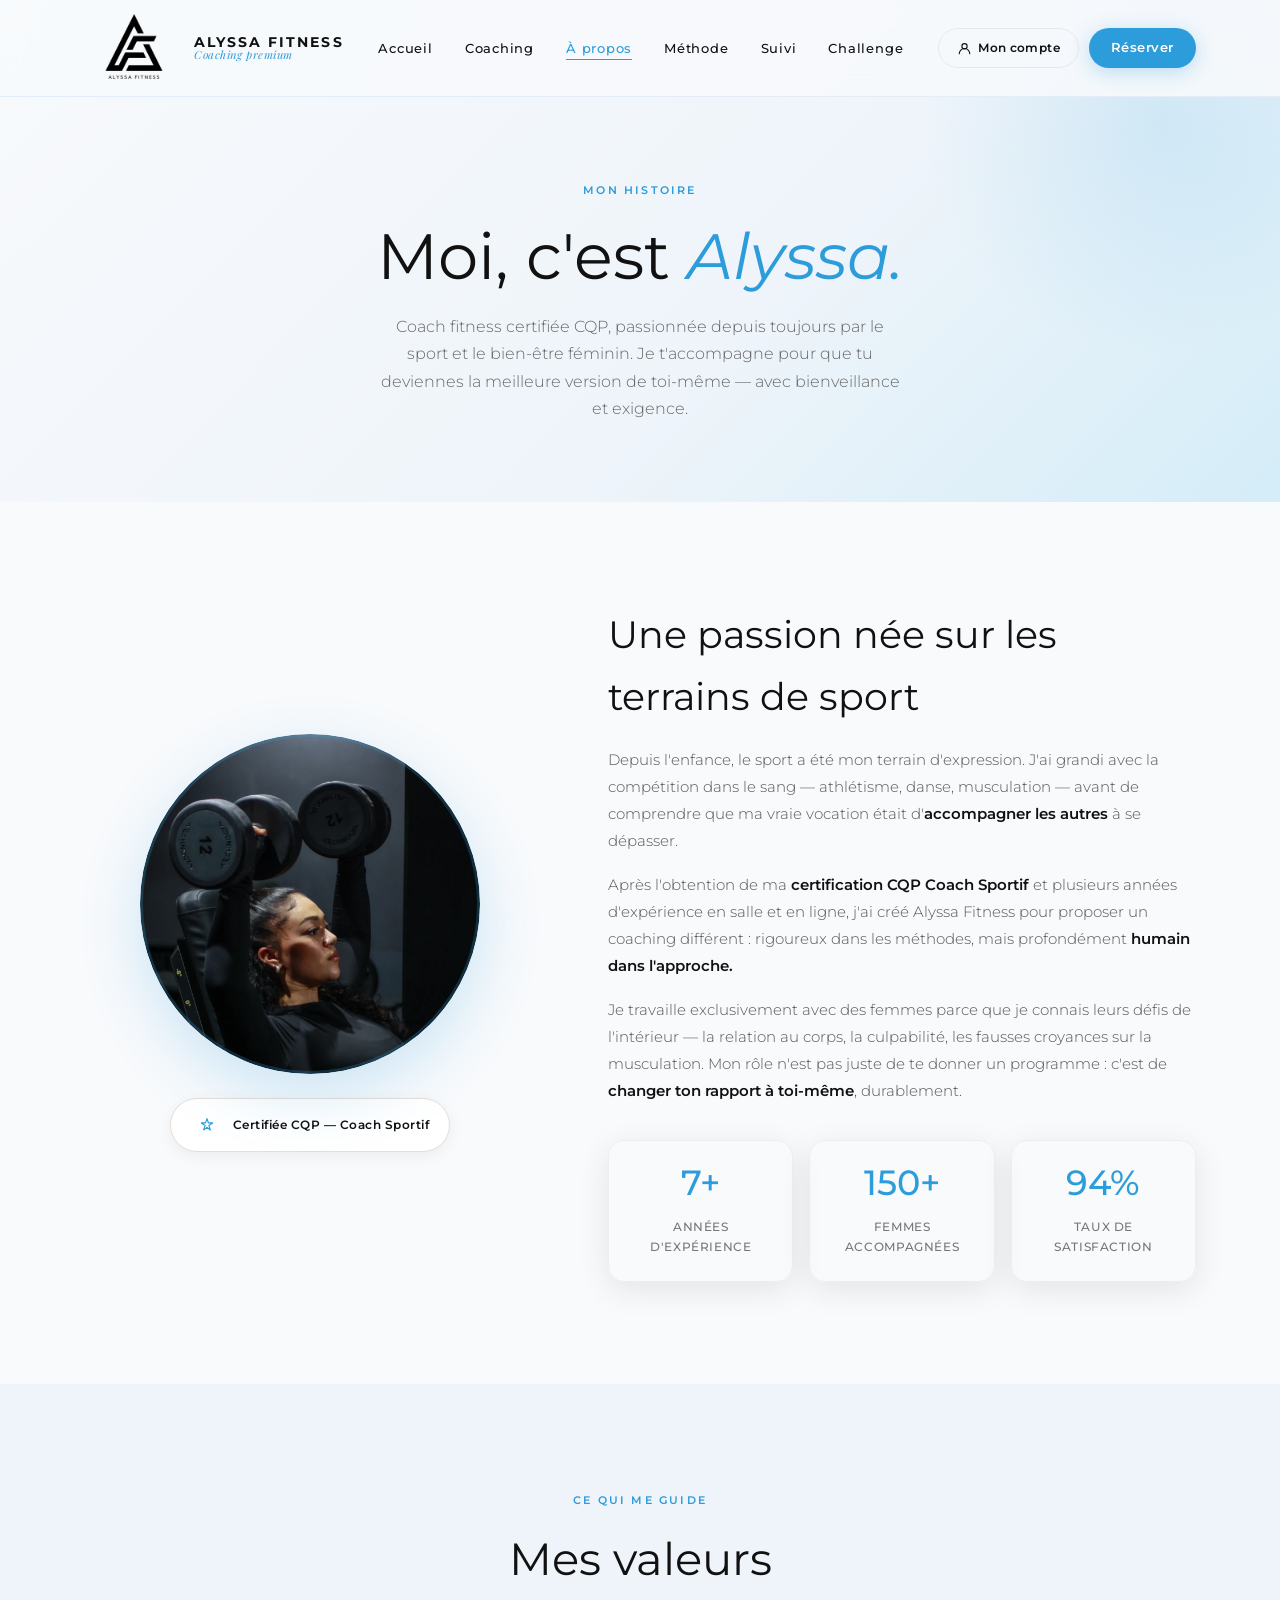
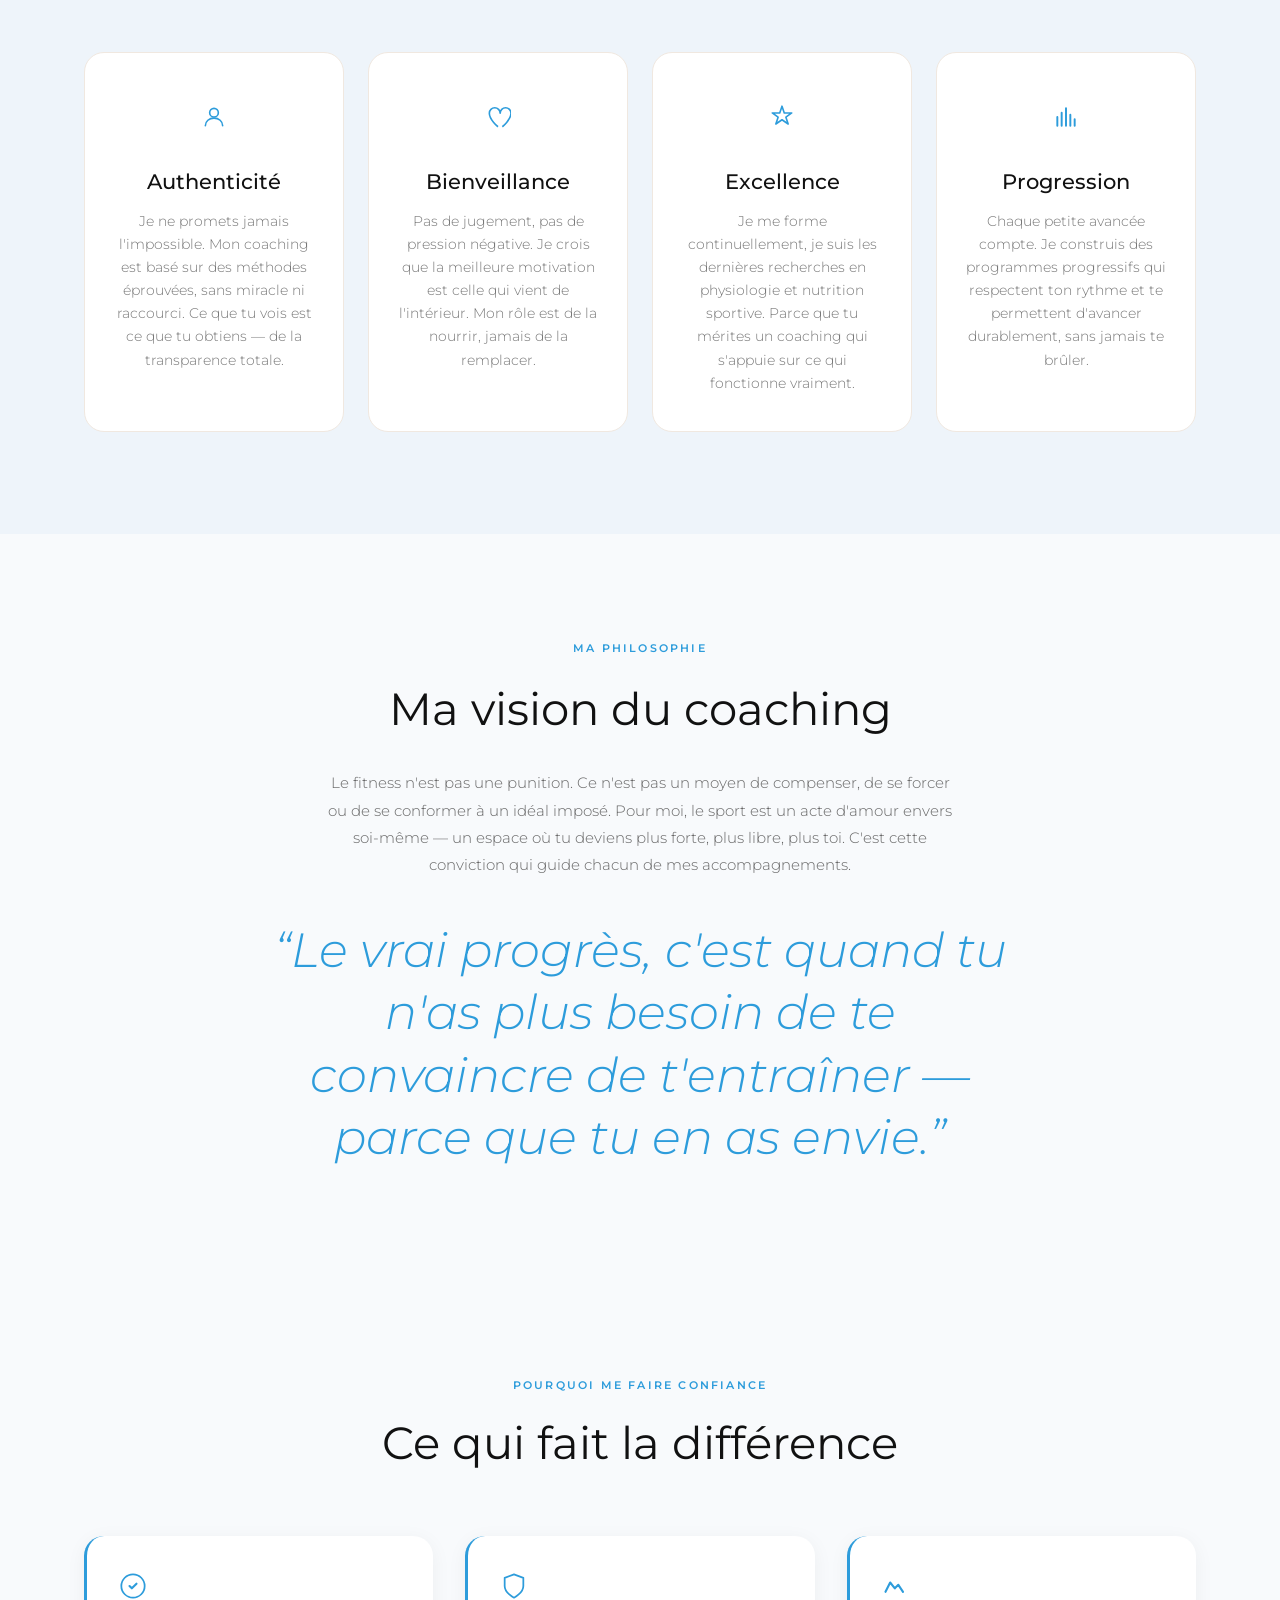
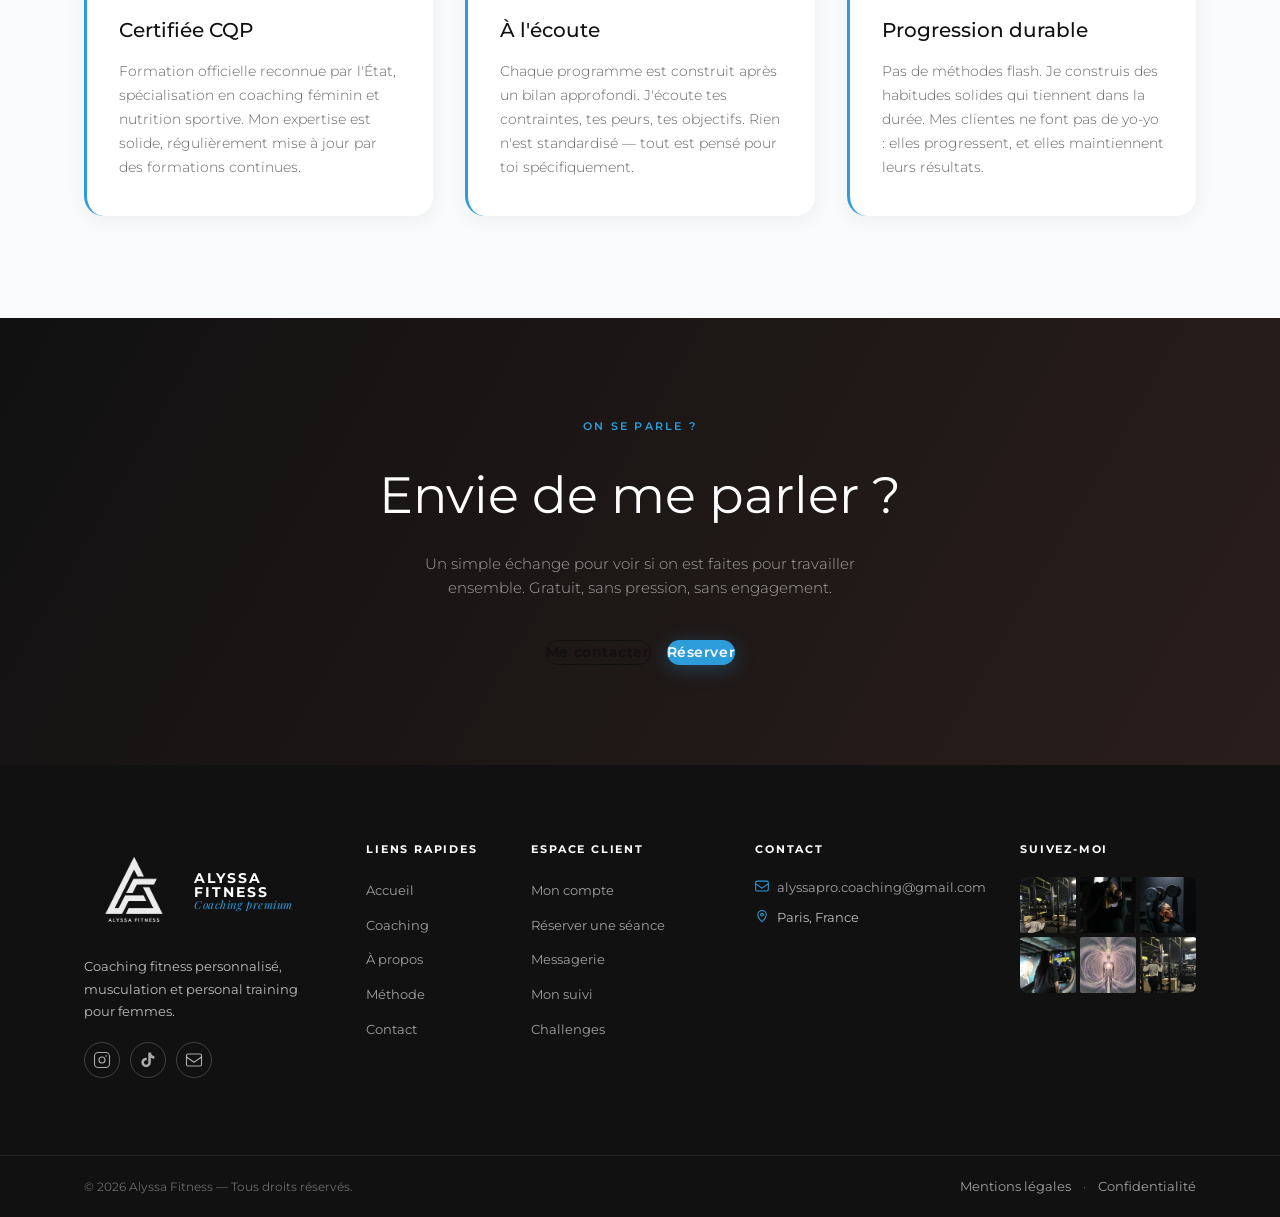
==== commit ec179dd1: "fix: suppression numéro de téléphone sur toutes les pages" ====
--- a/a-propos.html
+++ b/a-propos.html
@@ -390,7 +390,6 @@
           <li><a href="methode.html" class="nav-link">Méthode</a></li>
           <li><a href="suivi.html" class="nav-link">Suivi</a></li>
           <li><a href="challenge.html" class="nav-link">Challenge</a></li>
-          <li><a href="contact.html" class="nav-link">Contact</a></li>
         </ul>
       </nav>
       <div class="header__ctas">
@@ -410,7 +409,6 @@
         <li><a href="methode.html" class="mobile-nav-link">Méthode</a></li>
         <li><a href="suivi.html" class="mobile-nav-link">Suivi</a></li>
         <li><a href="challenge.html" class="mobile-nav-link">Challenge</a></li>
-        <li><a href="contact.html" class="mobile-nav-link">Contact</a></li>
       </ul>
       <div class="mobile-menu__ctas">
         <a href="compte.html" class="btn btn--ghost mobile-cta">Mon compte</a>
@@ -653,10 +651,6 @@
             <a href="mailto:alyssapro.coaching@gmail.com" class="footer__link">alyssapro.coaching@gmail.com</a>
           </li>
           <li>
-            <svg viewBox="0 0 20 20" fill="none" width="14"><path d="M4 2h3l1.5 4-2 1.5c1 2 3 4 5 5L13 10.5l4 1.5v3c0 1-1 2-2 2C7 17 3 10 3 4c0-1 1-2 2-2z" stroke="currentColor" stroke-width="1.5"/></svg>
-            <span>0783512058</span>
-          </li>
-          <li>
             <svg viewBox="0 0 20 20" fill="none" width="14"><path d="M10 2C6.686 2 4 4.686 4 8c0 5.25 6 10 6 10s6-4.75 6-10c0-3.314-2.686-6-6-6zm0 8a2 2 0 110-4 2 2 0 010 4z" stroke="currentColor" stroke-width="1.5"/></svg>
             <span>Paris, France</span>
           </li>
--- a/global.css
+++ b/global.css
@@ -39,7 +39,7 @@
 
   --max-width:       1240px;
   --gutter:          clamp(20px, 5vw, 80px);
-  --header-h:        80px;
+  --header-h:        96px;
 }
 
 /* ─── RESET & BASE ──────────────────────────────────────────── */
@@ -244,9 +244,9 @@
 }
 
 .logo-img {
-  height: 64px;
+  height: 100px;
   width: auto;
-  max-width: 210px;
+  max-width: 280px;
   object-fit: contain;
   object-position: left center;
   display: block;
@@ -255,8 +255,8 @@
 
 /* Logo version footer — fond sombre */
 .logo-img--footer {
-  height: 36px;
-  max-width: 120px;
+  height: 100px;
+  max-width: 280px;
   opacity: .92;
   filter: brightness(0) invert(1);  /* force blanc sur fond sombre si logo-white.png insuffisant */
 }
@@ -1501,7 +1501,7 @@
     will-change: transform;
   }
 
-  .testimonial-card { flex: 0 0 100%; width: 100%; }
+  .testimonials-track .testimonial-card { flex: 0 0 100%; width: 100%; }
   .testimonials-dots { display: flex; }
 
   .cta-inner { grid-template-columns: 1fr; }
@@ -1535,8 +1535,8 @@
 
   /* Logo image mobile sizing */
   .logo-img {
-    height: 40px;
-    max-width: 120px;
+    height: 70px;
+    max-width: 180px;
   }
   /* Hide wordmark on very small screens if logo already contains branding */
   .logo-wordmark {
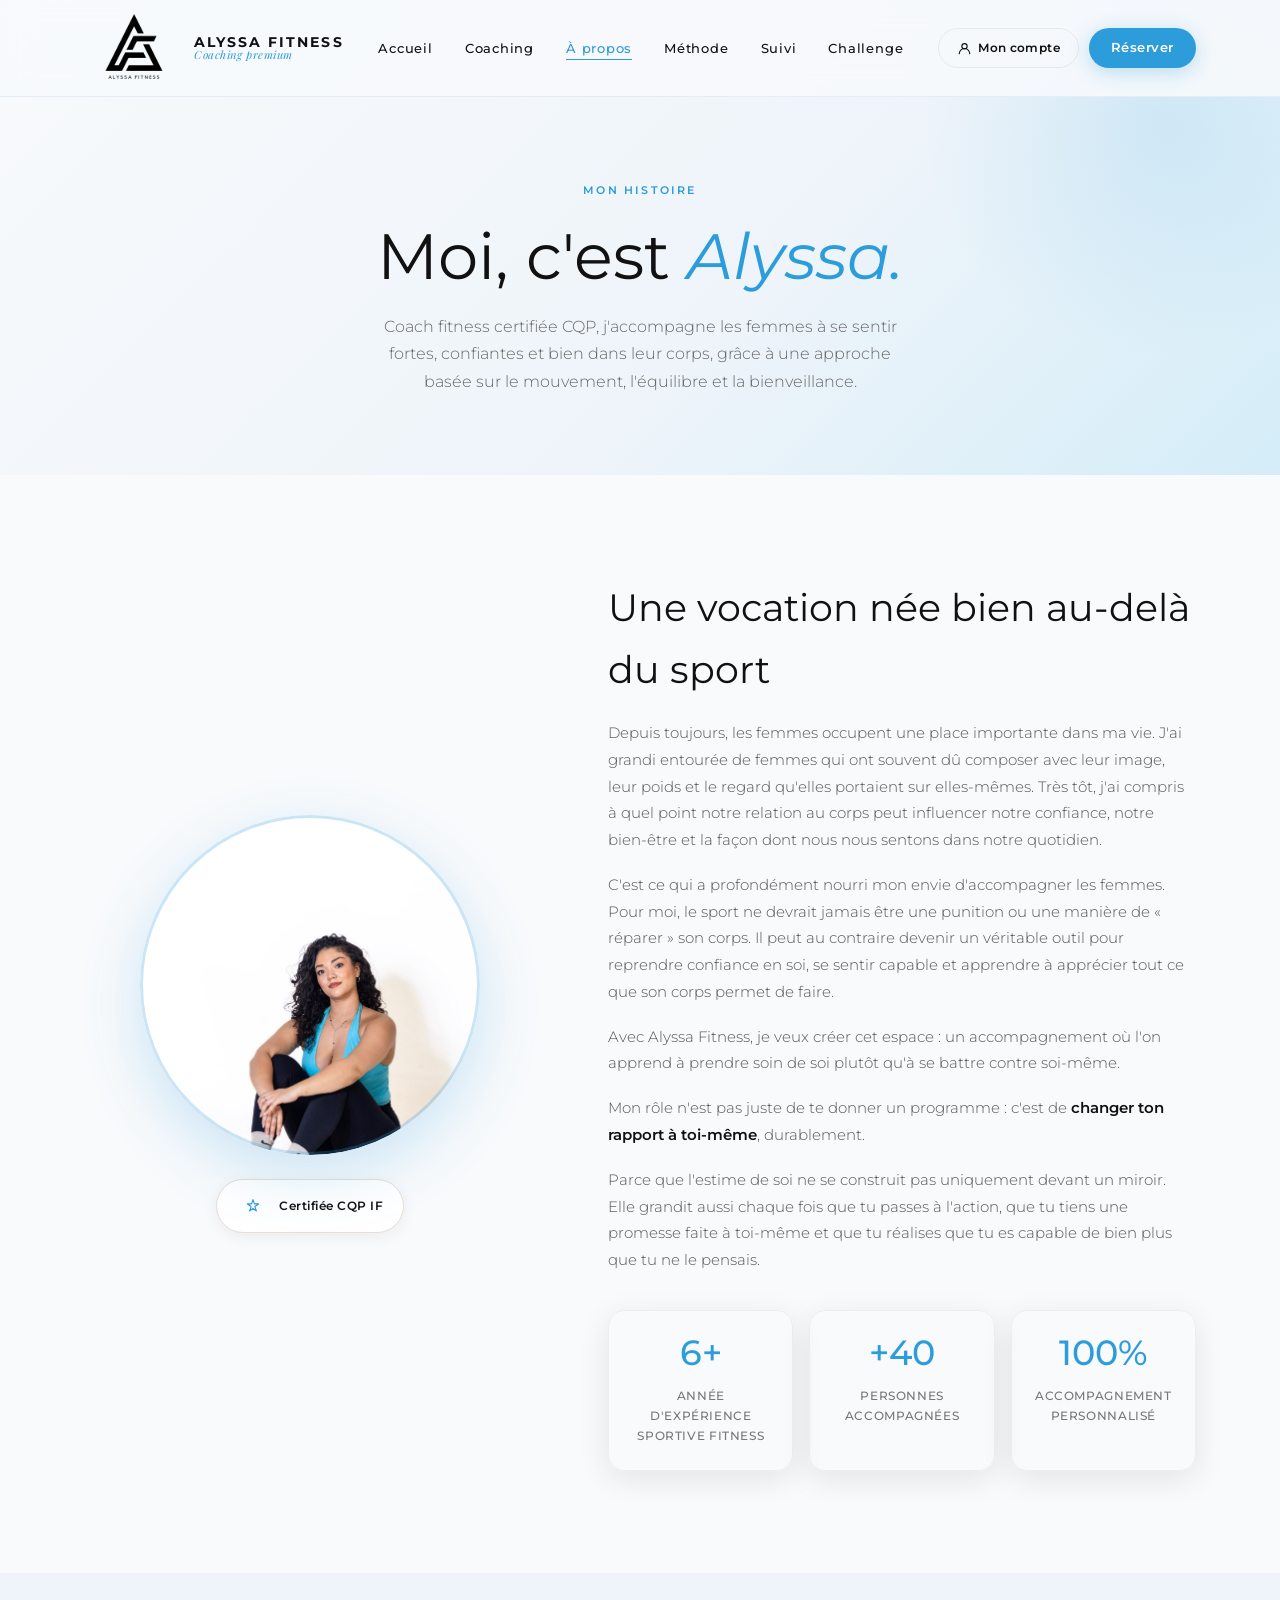
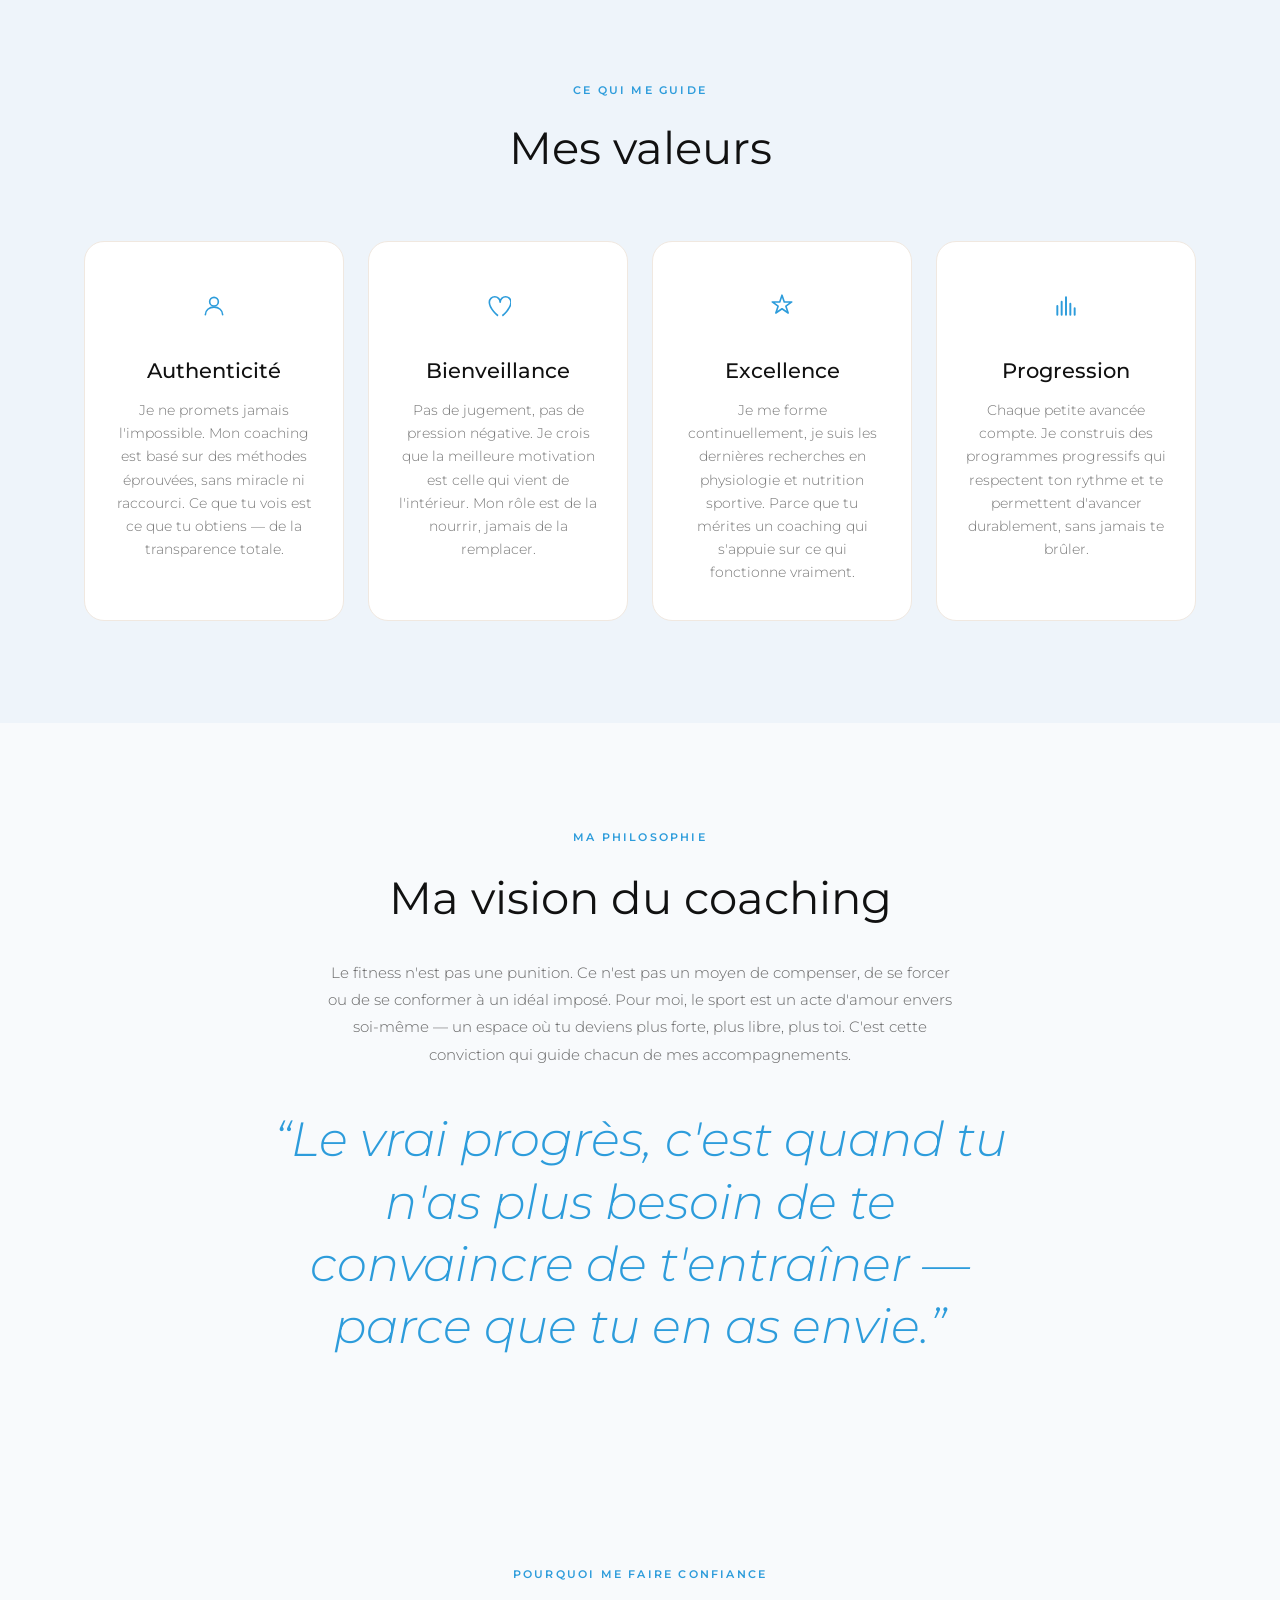
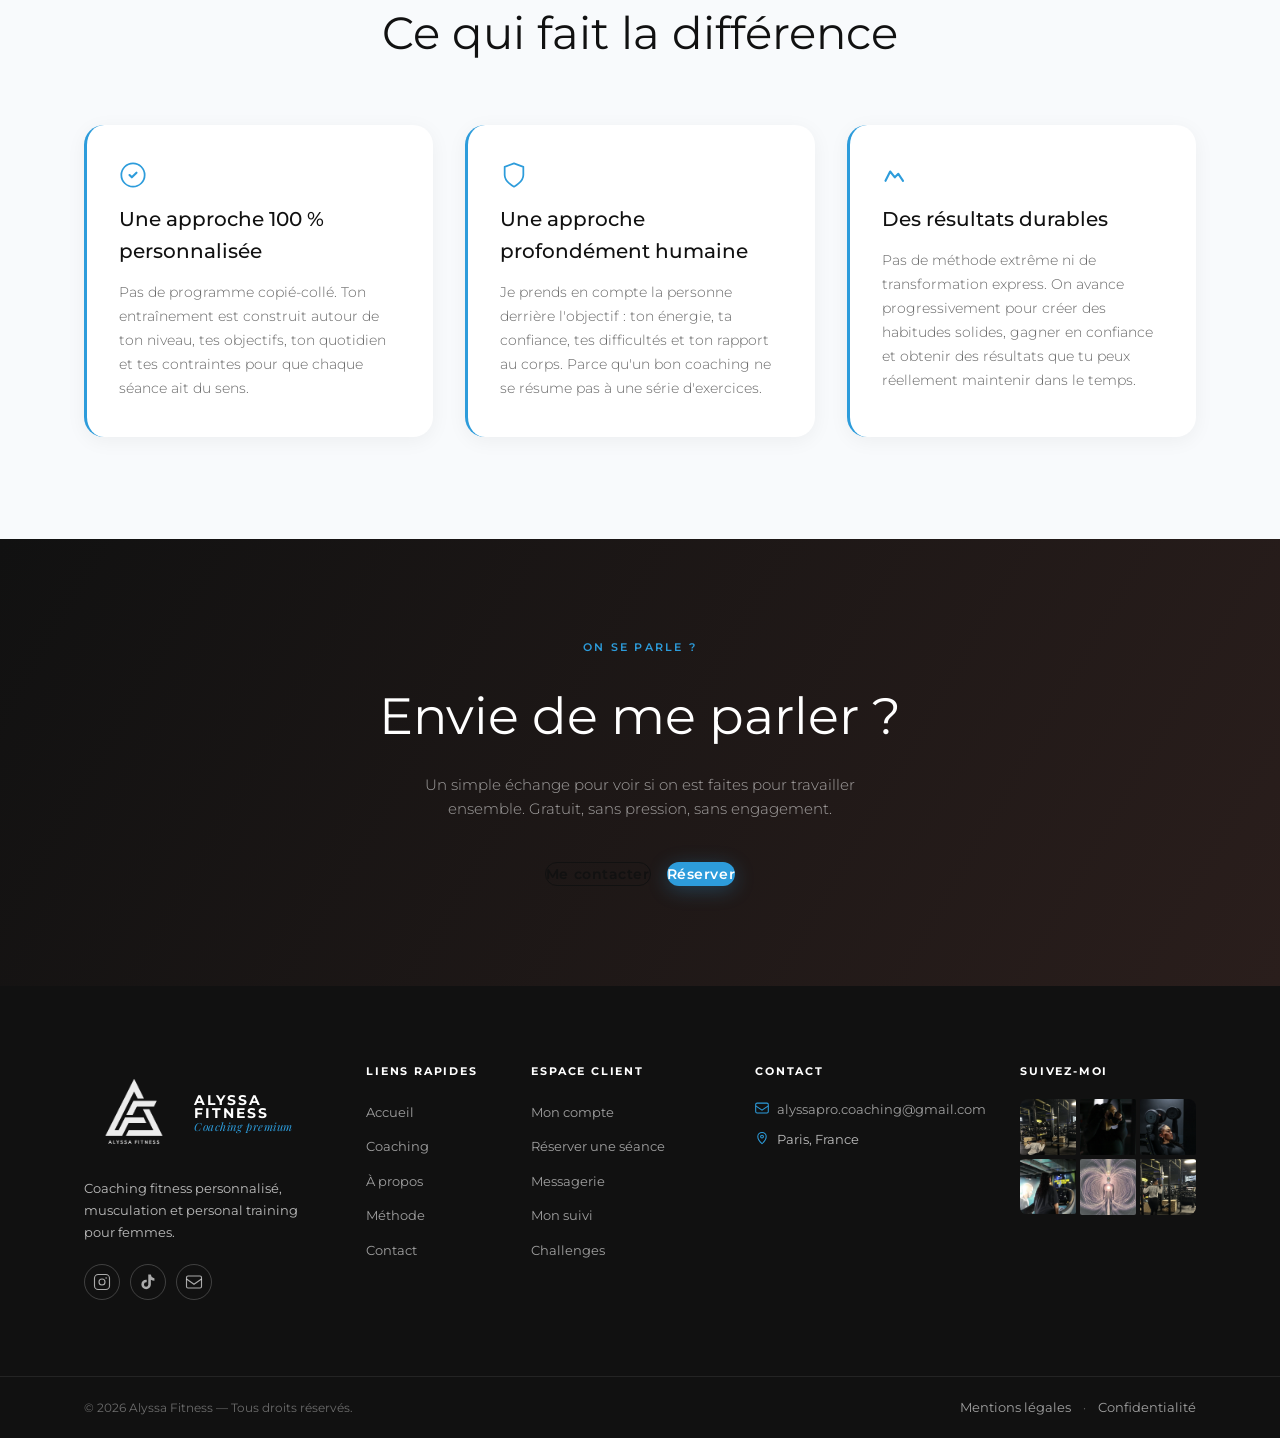
==== commit f54f326a: "feat: hero video, a-propos bio rewrite & media update" ====
--- a/a-propos.html
+++ b/a-propos.html
@@ -424,7 +424,7 @@
       <div class="container" style="position:relative;z-index:1;">
         <span class="eyebrow">Mon histoire</span>
         <h1>Moi, c'est <em>Alyssa.</em></h1>
-        <p class="subtitle">Coach fitness certifiée CQP, passionnée depuis toujours par le sport et le bien-être féminin. Je t'accompagne pour que tu deviennes la meilleure version de toi-même — avec bienveillance et exigence.</p>
+        <p class="subtitle">Coach fitness certifiée CQP, j'accompagne les femmes à se sentir fortes, confiantes et bien dans leur corps, grâce à une approche basée sur le mouvement, l'équilibre et la bienveillance.</p>
       </div>
     </section>
 
@@ -436,7 +436,7 @@
           <!-- Photo + badge -->
           <div class="bio-photo-wrap">
             <div class="bio-photo">
-              <img src="assets/images/alyssa/alyssa-dumbbell-press.webp" alt="Alyssa, coach fitness pour femmes" loading="eager">
+              <img src="assets/images/alyssa/alyssa-portrait-assise.jpg" alt="Alyssa, coach fitness pour femmes" loading="eager">
             </div>
             <div class="bio-badge">
               <div class="bio-badge__icon">
@@ -444,29 +444,31 @@
                   <path d="M10 2l1.8 5.4H17l-4.6 3.3 1.8 5.5L10 13l-4.2 3.2 1.8-5.5L3 7.4h5.2L10 2z" stroke="currentColor" stroke-width="1.4" stroke-linejoin="round"/>
                 </svg>
               </div>
-              <span class="bio-badge__text">Certifiée CQP — Coach Sportif</span>
+              <span class="bio-badge__text">Certifiée CQP IF</span>
             </div>
           </div>
 
           <!-- Texte bio -->
           <div class="bio-text">
-            <h2>Une passion née sur les terrains de sport</h2>
-            <p>Depuis l'enfance, le sport a été mon terrain d'expression. J'ai grandi avec la compétition dans le sang — athlétisme, danse, musculation — avant de comprendre que ma vraie vocation était d'<strong>accompagner les autres</strong> à se dépasser.</p>
-            <p>Après l'obtention de ma <strong>certification CQP Coach Sportif</strong> et plusieurs années d'expérience en salle et en ligne, j'ai créé Alyssa Fitness pour proposer un coaching différent : rigoureux dans les méthodes, mais profondément <strong>humain dans l'approche.</strong></p>
-            <p>Je travaille exclusivement avec des femmes parce que je connais leurs défis de l'intérieur — la relation au corps, la culpabilité, les fausses croyances sur la musculation. Mon rôle n'est pas juste de te donner un programme : c'est de <strong>changer ton rapport à toi-même</strong>, durablement.</p>
+            <h2>Une vocation née bien au-delà du sport</h2>
+            <p>Depuis toujours, les femmes occupent une place importante dans ma vie. J'ai grandi entourée de femmes qui ont souvent dû composer avec leur image, leur poids et le regard qu'elles portaient sur elles-mêmes. Très tôt, j'ai compris à quel point notre relation au corps peut influencer notre confiance, notre bien-être et la façon dont nous nous sentons dans notre quotidien.</p>
+            <p>C'est ce qui a profondément nourri mon envie d'accompagner les femmes. Pour moi, le sport ne devrait jamais être une punition ou une manière de « réparer » son corps. Il peut au contraire devenir un véritable outil pour reprendre confiance en soi, se sentir capable et apprendre à apprécier tout ce que son corps permet de faire.</p>
+            <p>Avec Alyssa Fitness, je veux créer cet espace : un accompagnement où l'on apprend à prendre soin de soi plutôt qu'à se battre contre soi-même.</p>
+            <p>Mon rôle n'est pas juste de te donner un programme : c'est de <strong>changer ton rapport à toi-même</strong>, durablement.</p>
+            <p>Parce que l'estime de soi ne se construit pas uniquement devant un miroir. Elle grandit aussi chaque fois que tu passes à l'action, que tu tiens une promesse faite à toi-même et que tu réalises que tu es capable de bien plus que tu ne le pensais.</p>
 
             <div class="kpi-row">
               <div class="kpi-card">
-                <span class="kpi-card__num">7+</span>
-                <span class="kpi-card__label">Années d'expérience</span>
+                <span class="kpi-card__num">6+</span>
+                <span class="kpi-card__label">Année d'expérience sportive fitness</span>
               </div>
               <div class="kpi-card">
-                <span class="kpi-card__num">150+</span>
-                <span class="kpi-card__label">Femmes accompagnées</span>
+                <span class="kpi-card__num">+40</span>
+                <span class="kpi-card__label">personnes accompagnées</span>
               </div>
               <div class="kpi-card">
-                <span class="kpi-card__num">94%</span>
-                <span class="kpi-card__label">Taux de satisfaction</span>
+                <span class="kpi-card__num">100%</span>
+                <span class="kpi-card__label">Accompagnement personnalisé</span>
               </div>
             </div>
           </div>
@@ -555,8 +557,8 @@
                 <path d="M12 2a10 10 0 110 20A10 10 0 0112 2z" stroke="currentColor" stroke-width="1.5"/>
               </svg>
             </div>
-            <h3 class="confiance-card__title">Certifiée CQP</h3>
-            <p class="confiance-card__text">Formation officielle reconnue par l'État, spécialisation en coaching féminin et nutrition sportive. Mon expertise est solide, régulièrement mise à jour par des formations continues.</p>
+            <h3 class="confiance-card__title">Une approche 100 % personnalisée</h3>
+            <p class="confiance-card__text">Pas de programme copié-collé. Ton entraînement est construit autour de ton niveau, tes objectifs, ton quotidien et tes contraintes pour que chaque séance ait du sens.</p>
           </div>
 
           <div class="confiance-card">
@@ -565,8 +567,8 @@
                 <path d="M12 22s8-4 8-10V5l-8-3-8 3v7c0 6 8 10 8 10z" stroke="currentColor" stroke-width="1.5" stroke-linejoin="round"/>
               </svg>
             </div>
-            <h3 class="confiance-card__title">À l'écoute</h3>
-            <p class="confiance-card__text">Chaque programme est construit après un bilan approfondi. J'écoute tes contraintes, tes peurs, tes objectifs. Rien n'est standardisé — tout est pensé pour toi spécifiquement.</p>
+            <h3 class="confiance-card__title">Une approche profondément humaine</h3>
+            <p class="confiance-card__text">Je prends en compte la personne derrière l'objectif : ton énergie, ta confiance, tes difficultés et ton rapport au corps. Parce qu'un bon coaching ne se résume pas à une série d'exercices.</p>
           </div>
 
           <div class="confiance-card">
@@ -575,8 +577,8 @@
                 <path d="M3 17l4-8 4 5 3-3 4 6" stroke="currentColor" stroke-width="1.8" stroke-linecap="round" stroke-linejoin="round"/>
               </svg>
             </div>
-            <h3 class="confiance-card__title">Progression durable</h3>
-            <p class="confiance-card__text">Pas de méthodes flash. Je construis des habitudes solides qui tiennent dans la durée. Mes clientes ne font pas de yo-yo : elles progressent, et elles maintiennent leurs résultats.</p>
+            <h3 class="confiance-card__title">Des résultats durables</h3>
+            <p class="confiance-card__text">Pas de méthode extrême ni de transformation express. On avance progressivement pour créer des habitudes solides, gagner en confiance et obtenir des résultats que tu peux réellement maintenir dans le temps.</p>
           </div>
 
         </div>
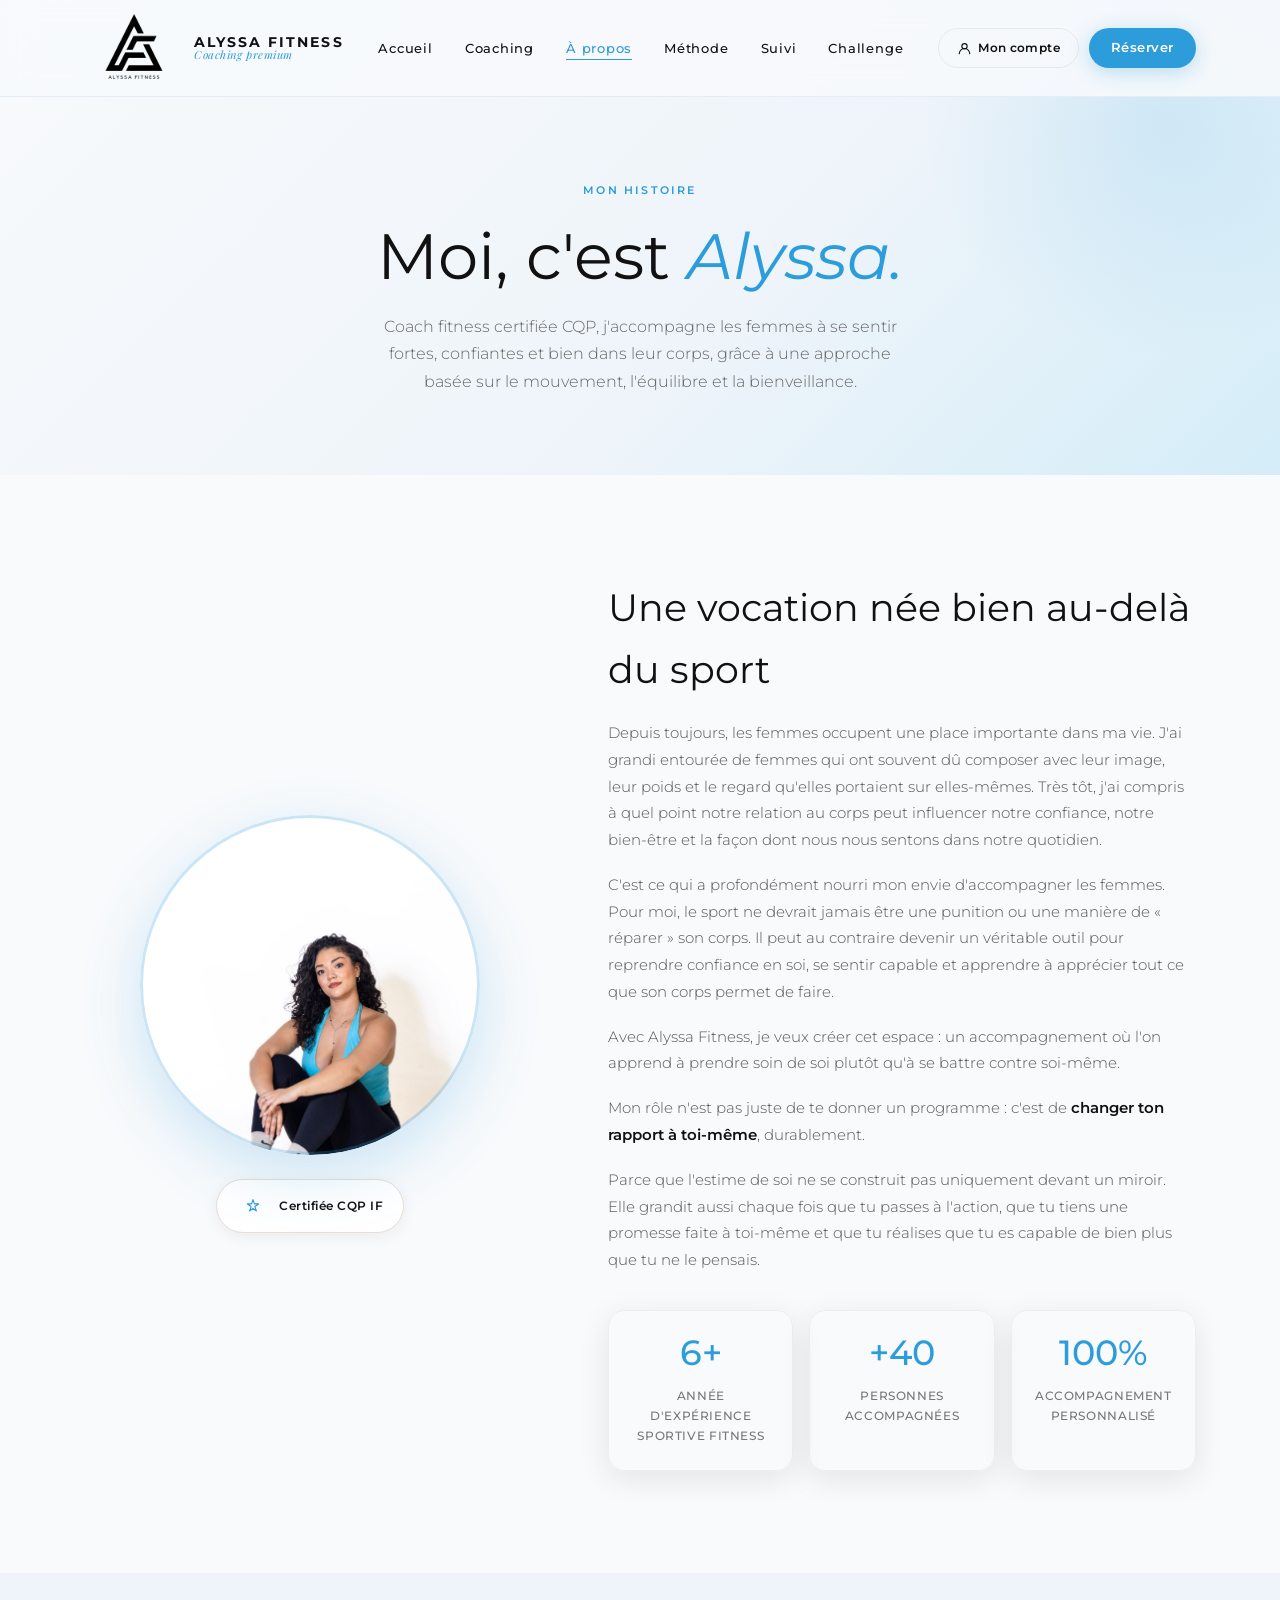
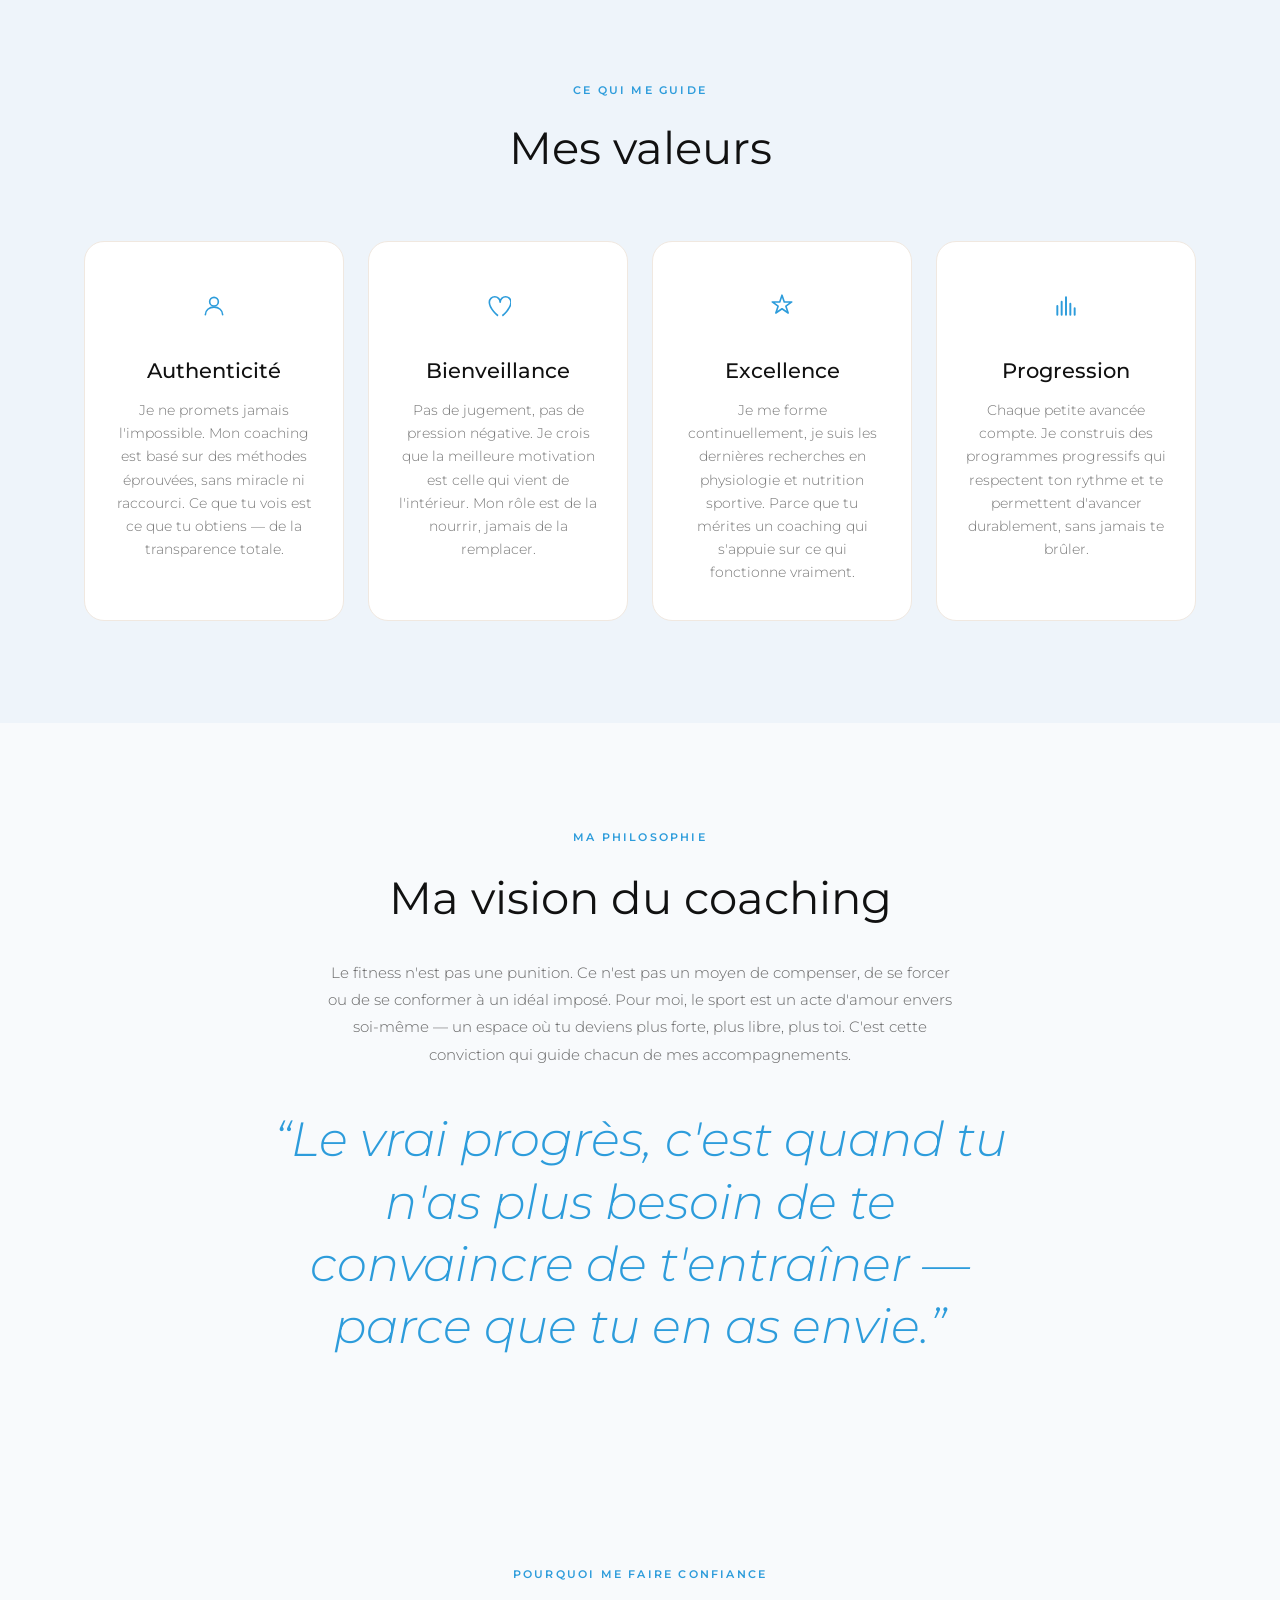
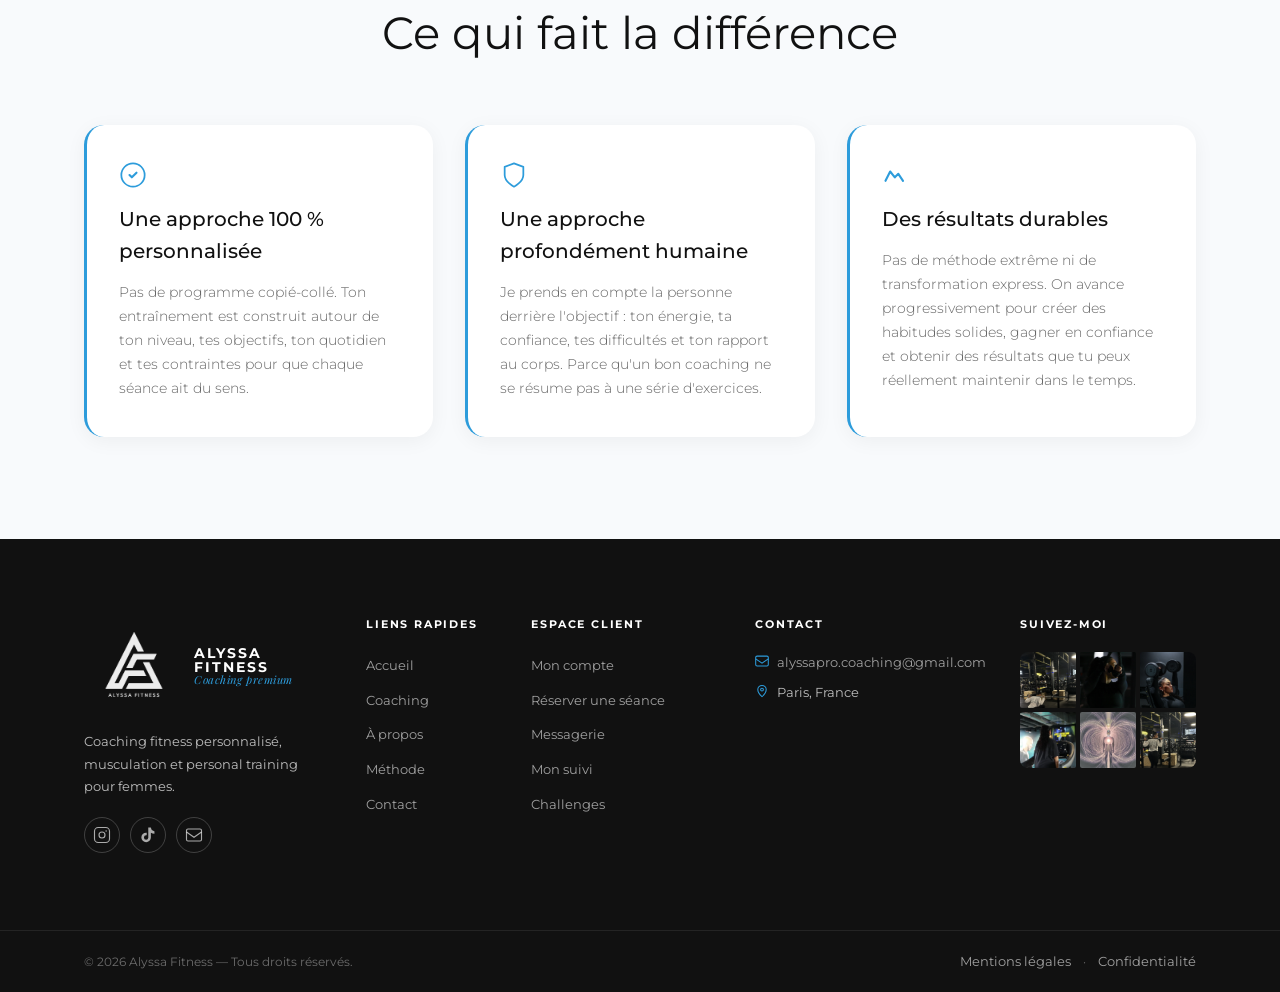
==== commit 3859d68f: "feat: remove CTA final section from a-propos" ====
--- a/a-propos.html
+++ b/a-propos.html
@@ -582,17 +582,6 @@
           </div>
 
         </div>
-      </div>
-    </section>
-
-    <!-- ═══ CTA FINAL ═══ -->
-    <section class="section--cta">
-      <span class="eyebrow-cta">On se parle ?</span>
-      <h2>Envie de me parler ?</h2>
-      <p>Un simple échange pour voir si on est faites pour travailler ensemble. Gratuit, sans pression, sans engagement.</p>
-      <div class="cta-btns">
-        <a href="contact.html" class="btn btn--ghost">Me contacter</a>
-        <a href="reservation.html" class="btn btn--primary">Réserver</a>
       </div>
     </section>
 
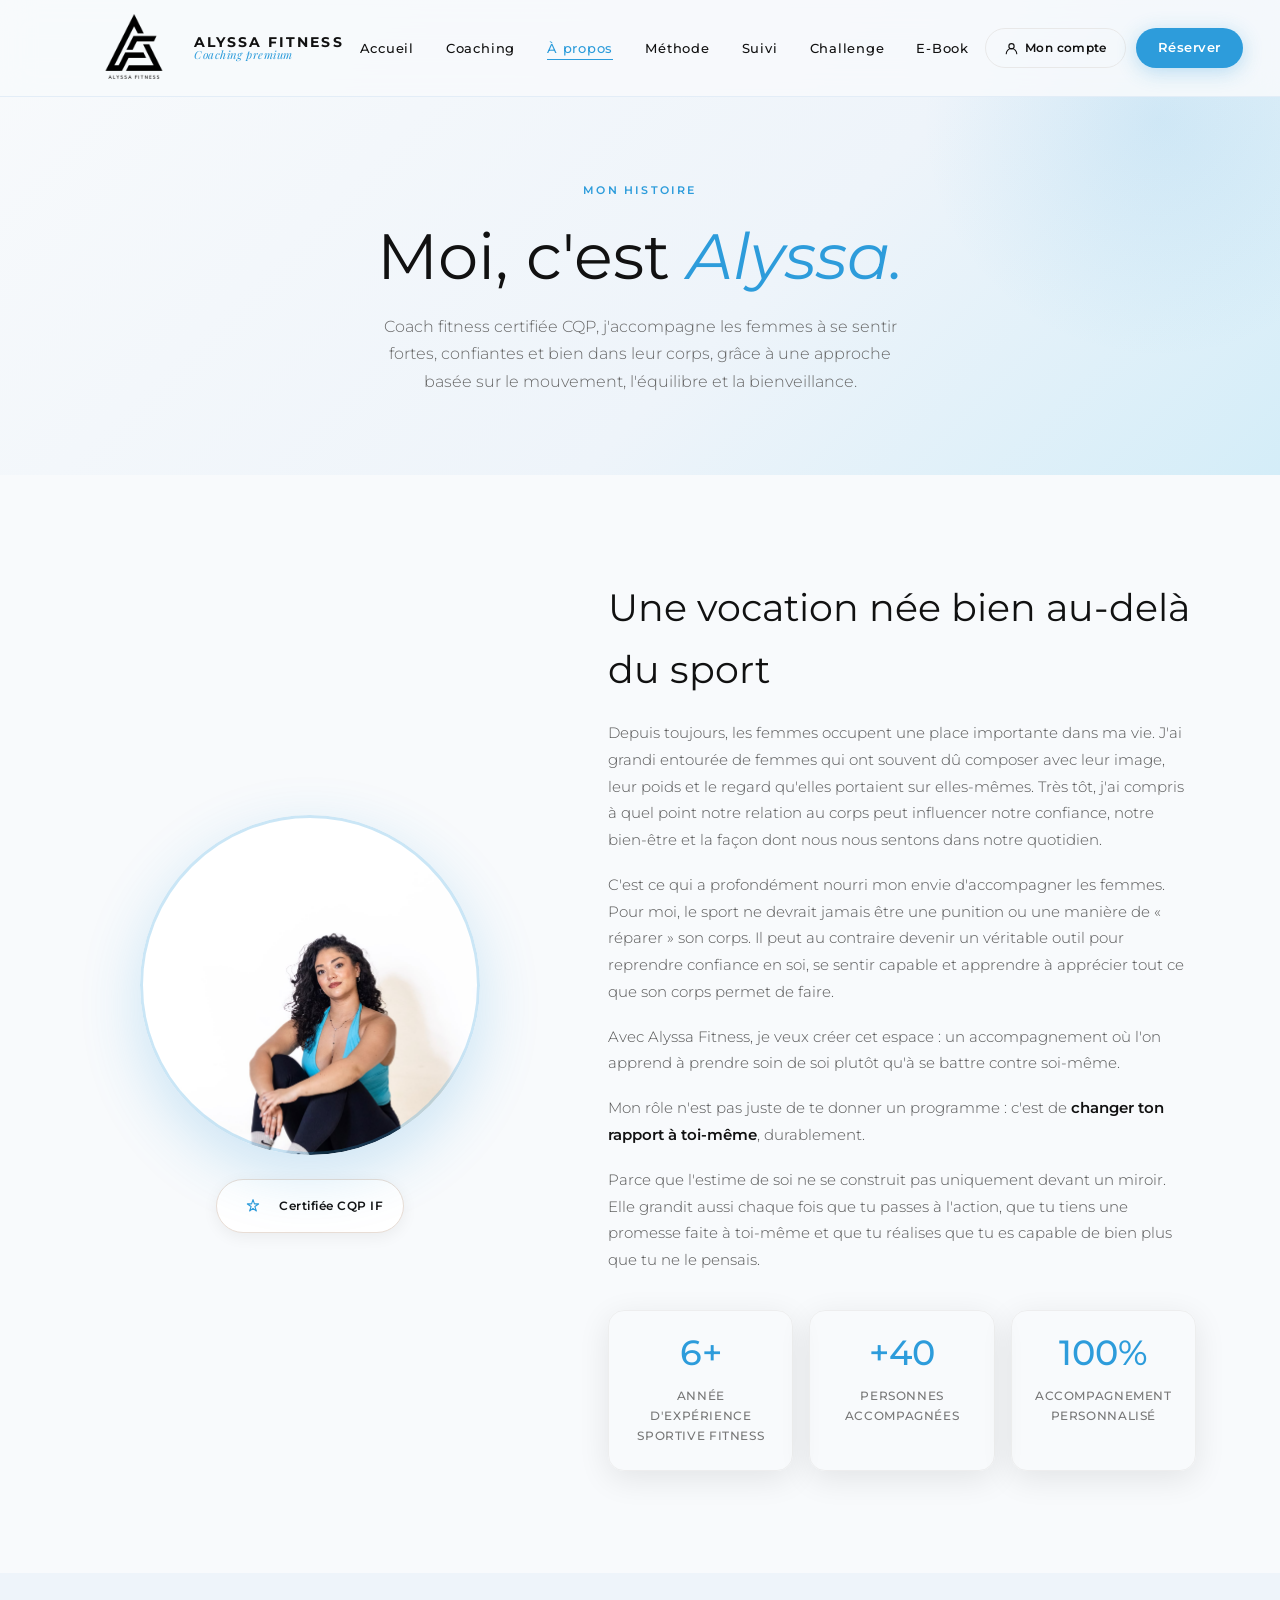
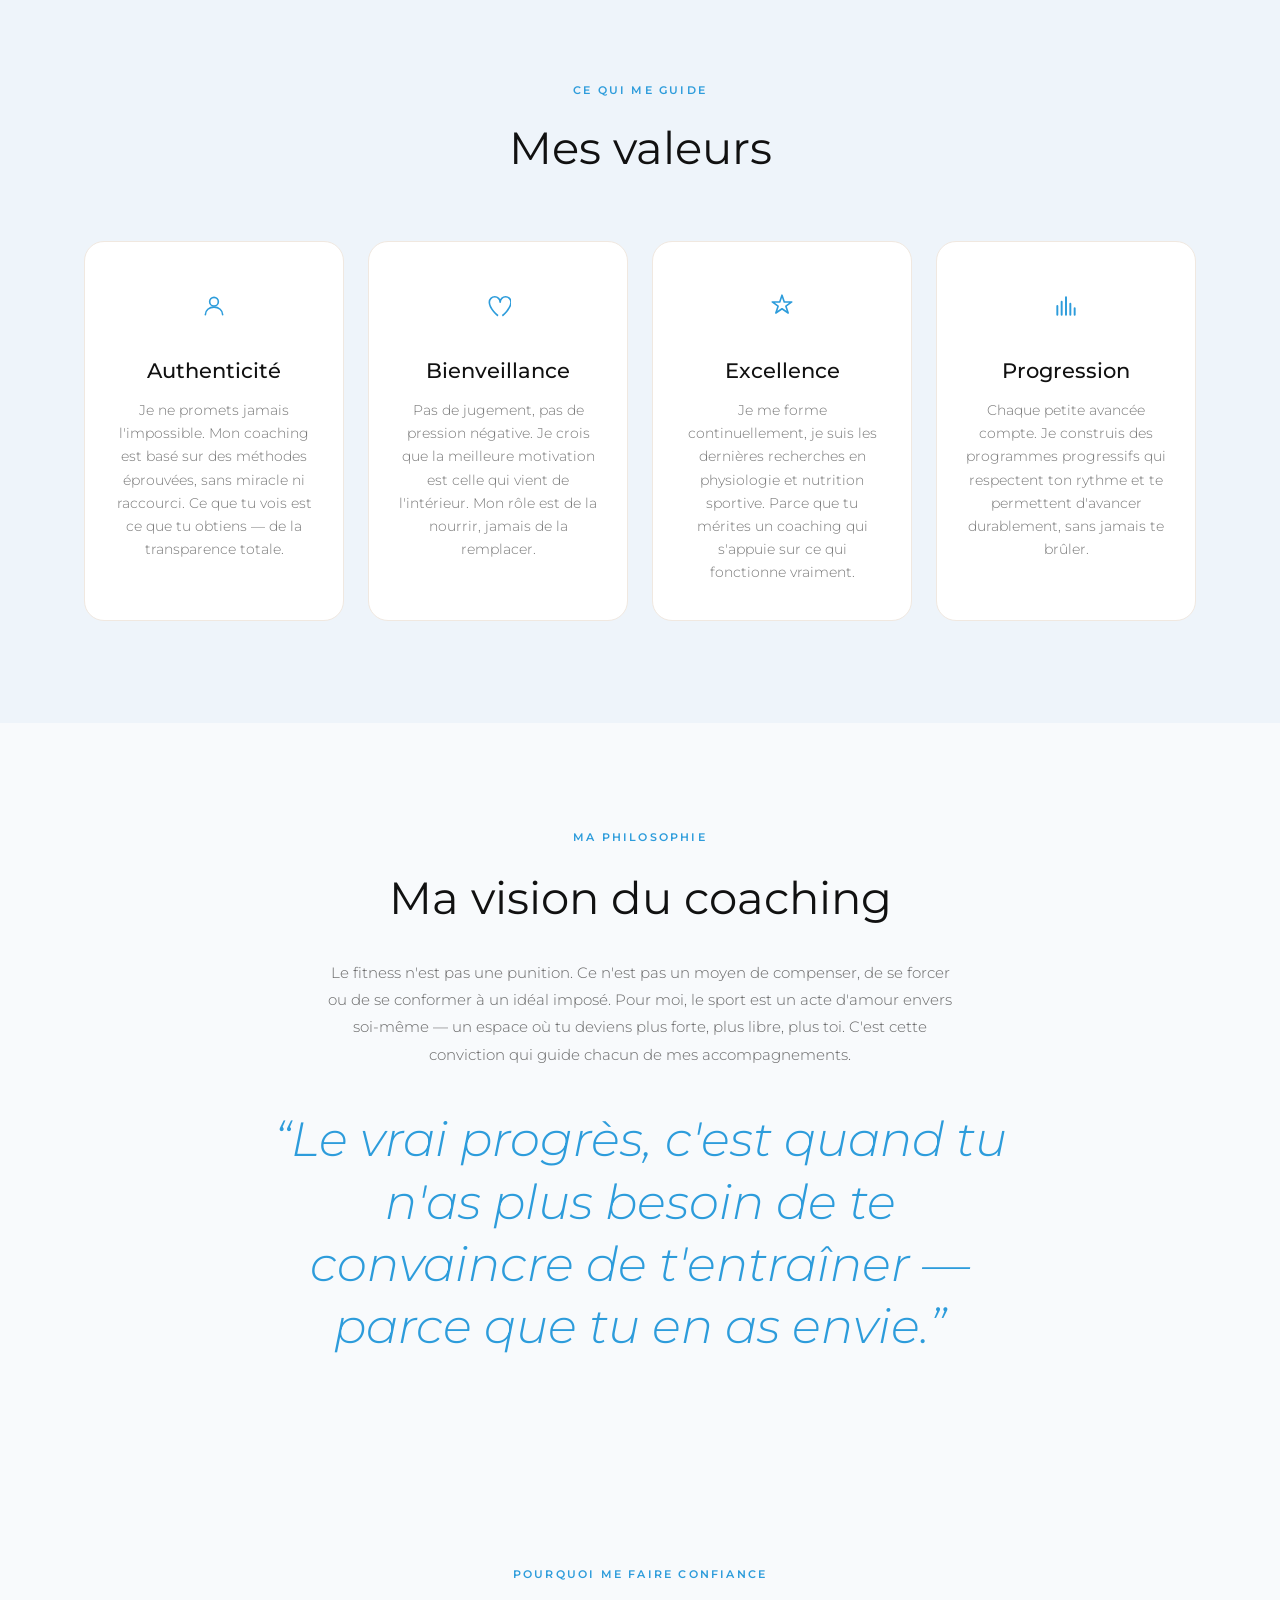
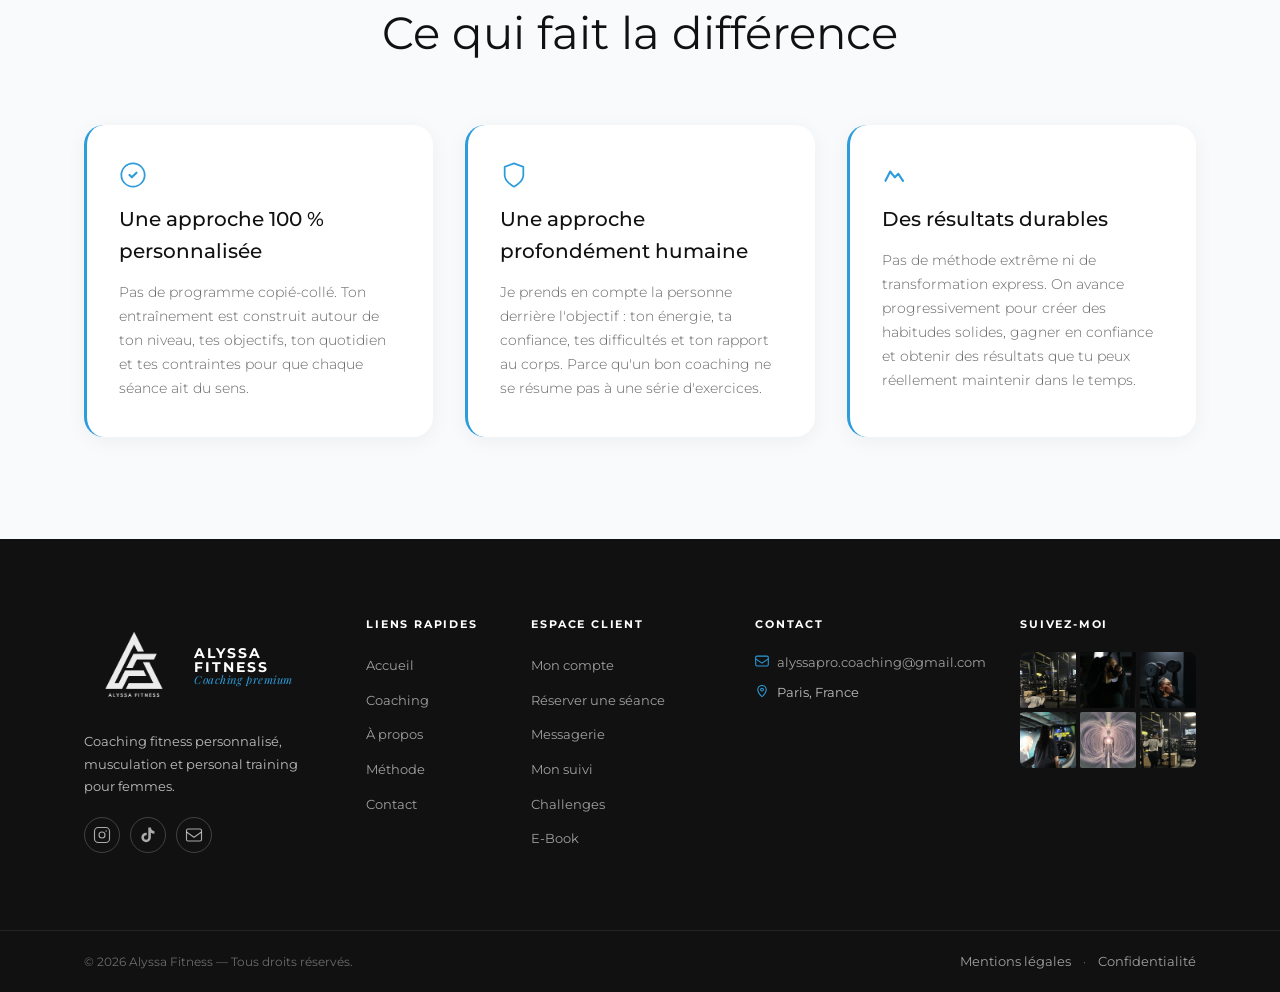
==== commit 5282b77f: "feat: page E-Book (bientôt dispo), DA Elevate, voile sombre hero Co-Authored-By: Claude Sonnet 5.5 <" ====
--- a/a-propos.html
+++ b/a-propos.html
@@ -389,7 +389,7 @@
           <li><a href="a-propos.html" class="nav-link active">À propos</a></li>
           <li><a href="methode.html" class="nav-link">Méthode</a></li>
           <li><a href="suivi.html" class="nav-link">Suivi</a></li>
-          <li><a href="challenge.html" class="nav-link">Challenge</a></li>
+          <li><a href="challenge.html" class="nav-link">Challenge</a></li><li><a href="ebook.html" class="nav-link">E-Book</a></li>
         </ul>
       </nav>
       <div class="header__ctas">
@@ -408,7 +408,7 @@
         <li><a href="a-propos.html" class="mobile-nav-link">À propos</a></li>
         <li><a href="methode.html" class="mobile-nav-link">Méthode</a></li>
         <li><a href="suivi.html" class="mobile-nav-link">Suivi</a></li>
-        <li><a href="challenge.html" class="mobile-nav-link">Challenge</a></li>
+        <li><a href="challenge.html" class="mobile-nav-link">Challenge</a></li><li><a href="ebook.html" class="mobile-nav-link">E-Book</a></li>
       </ul>
       <div class="mobile-menu__ctas">
         <a href="compte.html" class="btn btn--ghost mobile-cta">Mon compte</a>
@@ -631,7 +631,7 @@
           <li><a href="reservation.html" class="footer__link">Réserver une séance</a></li>
           <li><a href="messagerie.html" class="footer__link">Messagerie</a></li>
           <li><a href="suivi.html" class="footer__link">Mon suivi</a></li>
-          <li><a href="challenge.html" class="footer__link">Challenges</a></li>
+          <li><a href="challenge.html" class="footer__link">Challenges</a></li><li><a href="ebook.html" class="footer__link">E-Book</a></li>
         </ul>
       </nav>
       <div class="footer__contact-col">
--- a/global.css
+++ b/global.css
@@ -1643,3 +1643,87 @@
 .footer__social-link[aria-label="TikTok"]:hover {
   color: var(--rose-saumon);
 }
+
+/* ─── DA ELEVATE (titres condensés, cartes arrondies, dégradé sombre) ─── */
+:root {
+  --font-elv:        'Barlow Condensed', 'Oswald', Impact, sans-serif;
+  --elv-gradient:    linear-gradient(135deg, #181824 0%, #1d3a52 55%, #2D9CDB 135%);
+  --elv-radius:      32px;
+}
+
+.elv-title {
+  font-family: var(--font-elv);
+  font-weight: 800;
+  text-transform: uppercase;
+  letter-spacing: 0.005em;
+  line-height: 1;
+}
+
+.elv-kicker {
+  font-family: var(--font-corps);
+  font-weight: 400;
+  font-size: 1rem;
+  color: rgba(255,255,255,0.75);
+}
+
+.elv-card {
+  position: relative;
+  overflow: hidden;
+  border-radius: var(--elv-radius);
+  background: var(--elv-gradient);
+  color: #fff;
+}
+
+/* Carte photo : titre en bas à gauche, voile dégradé */
+.elv-photo-card {
+  position: relative;
+  overflow: hidden;
+  border-radius: 24px;
+  aspect-ratio: 3 / 4;
+  background: #181824;
+  display: block;
+  color: #fff;
+}
+.elv-photo-card img {
+  position: absolute; inset: 0;
+  width: 100%; height: 100%;
+  object-fit: cover;
+  transition: transform .5s ease;
+}
+.elv-photo-card::after {
+  content: '';
+  position: absolute; inset: 0;
+  background: linear-gradient(to top, rgba(0,0,0,0.7) 0%, rgba(0,0,0,0) 55%);
+}
+.elv-photo-card:hover img { transform: scale(1.04); }
+.elv-photo-card__label {
+  position: absolute; left: 20px; bottom: 18px; right: 20px;
+  z-index: 1;
+  font-family: var(--font-elv);
+  font-weight: 800;
+  font-size: clamp(1.4rem, 2.6vw, 1.9rem);
+  line-height: 1;
+  text-transform: uppercase;
+}
+.elv-photo-card__label small {
+  display: block;
+  margin-top: 6px;
+  font-family: var(--font-corps);
+  font-weight: 400;
+  font-size: 0.78rem;
+  text-transform: none;
+  opacity: .85;
+}
+
+.elv-badge {
+  display: inline-block;
+  padding: 8px 18px;
+  border-radius: 999px;
+  background: rgba(45,156,219,0.18);
+  border: 1px solid rgba(121,200,234,0.5);
+  color: var(--rose-clair);
+  font-size: 0.72rem;
+  font-weight: 600;
+  letter-spacing: 0.16em;
+  text-transform: uppercase;
+}
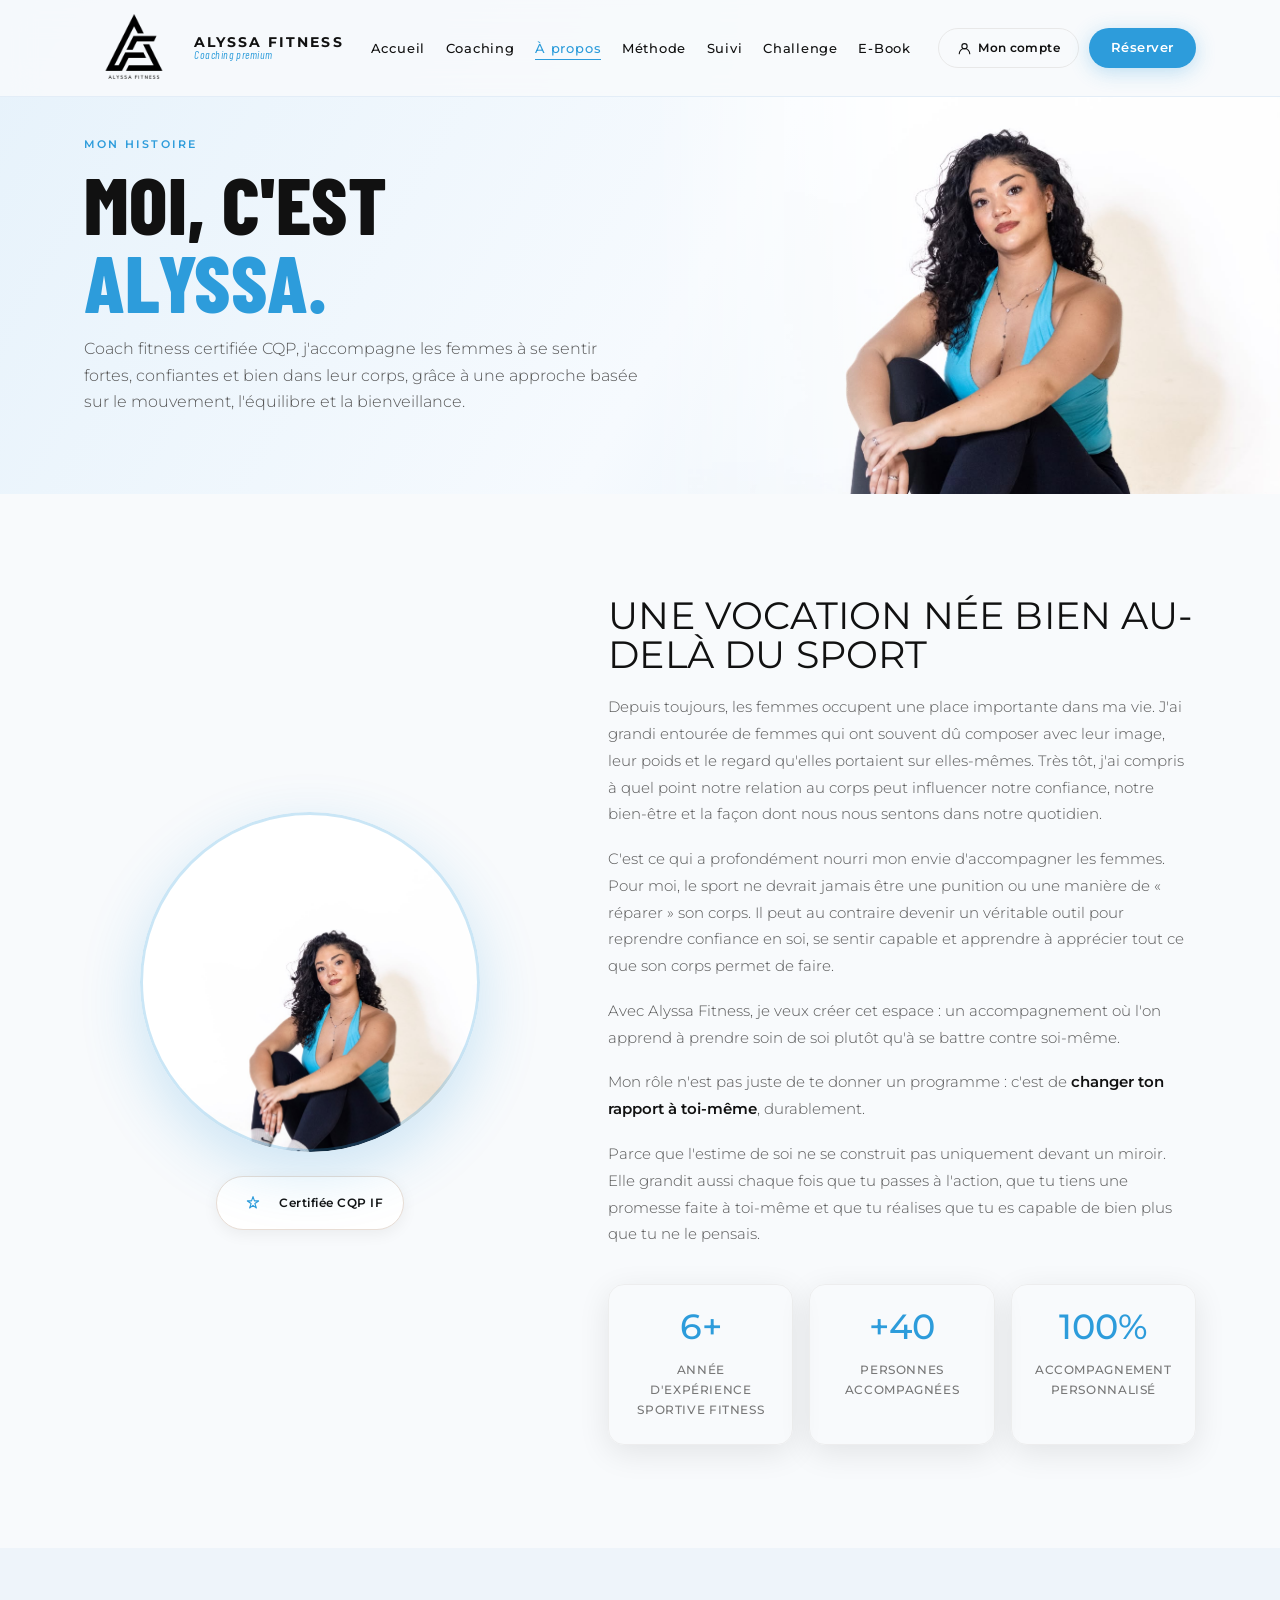
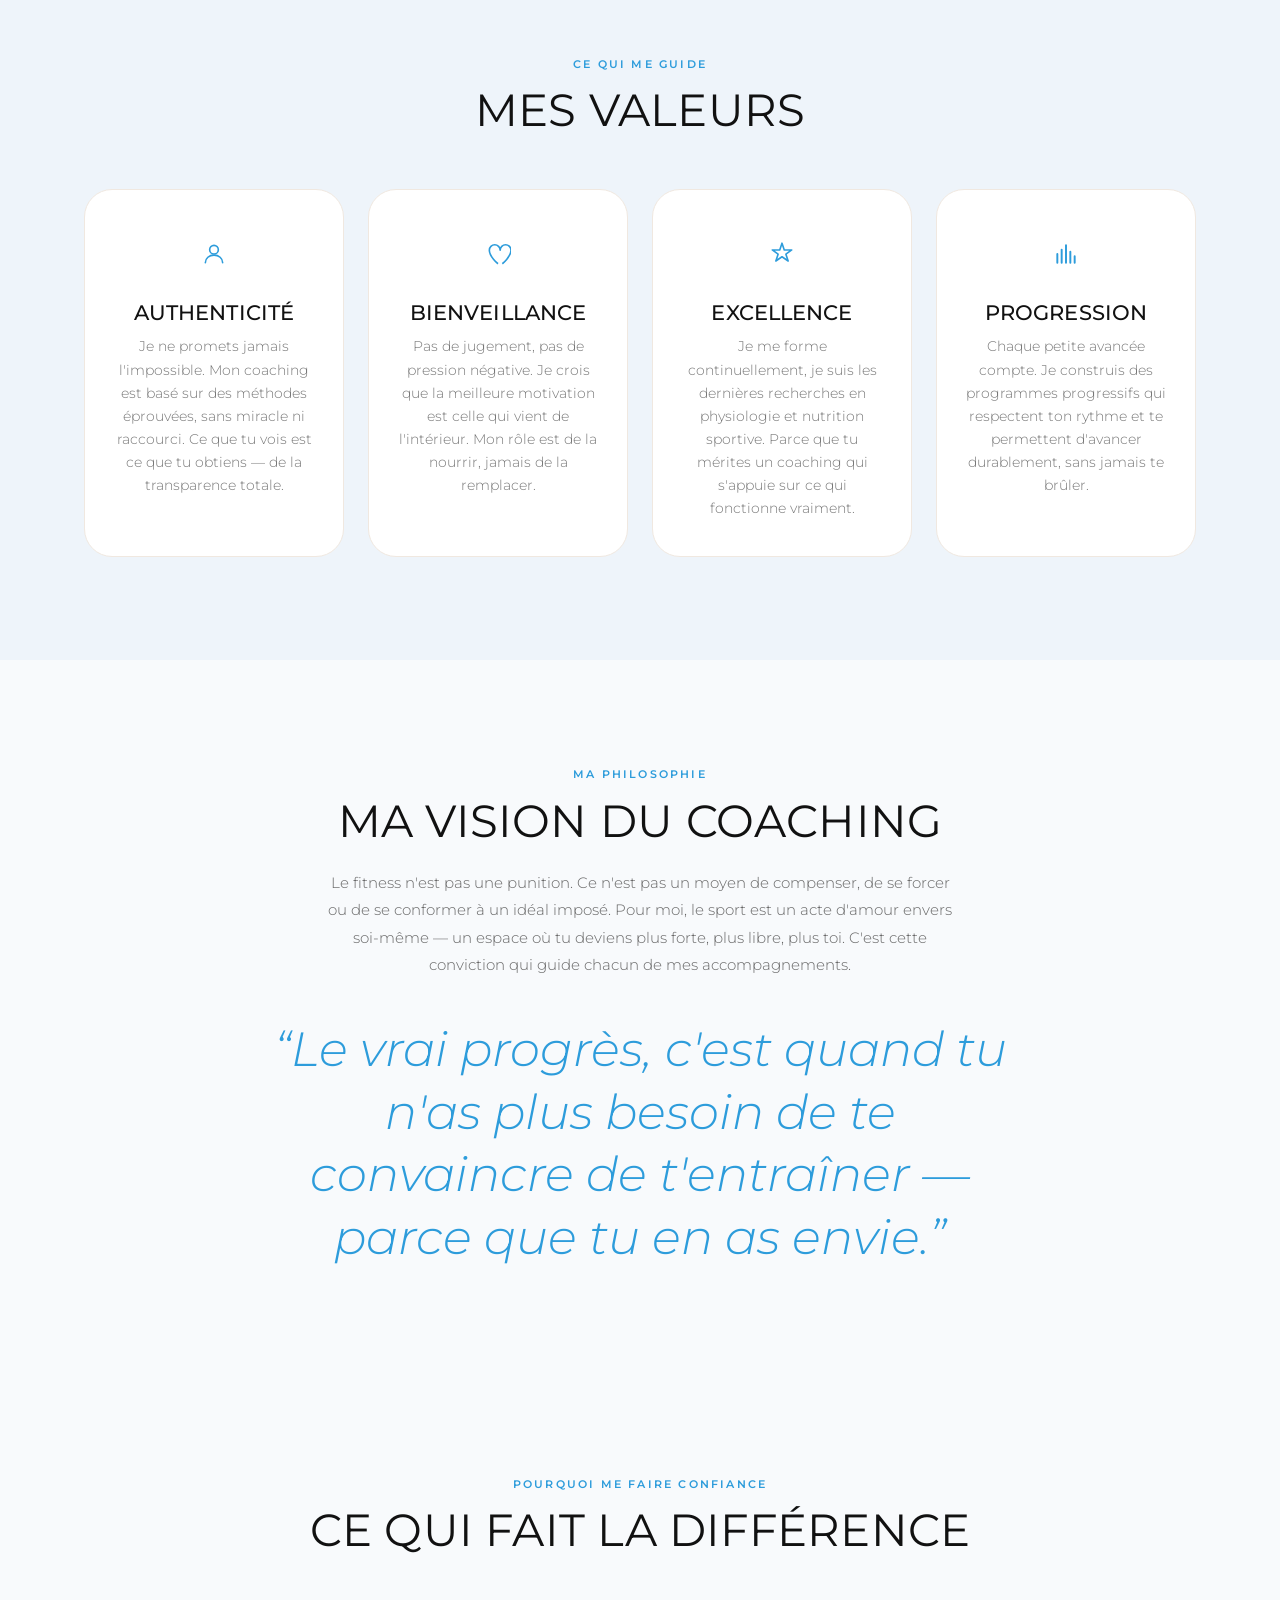
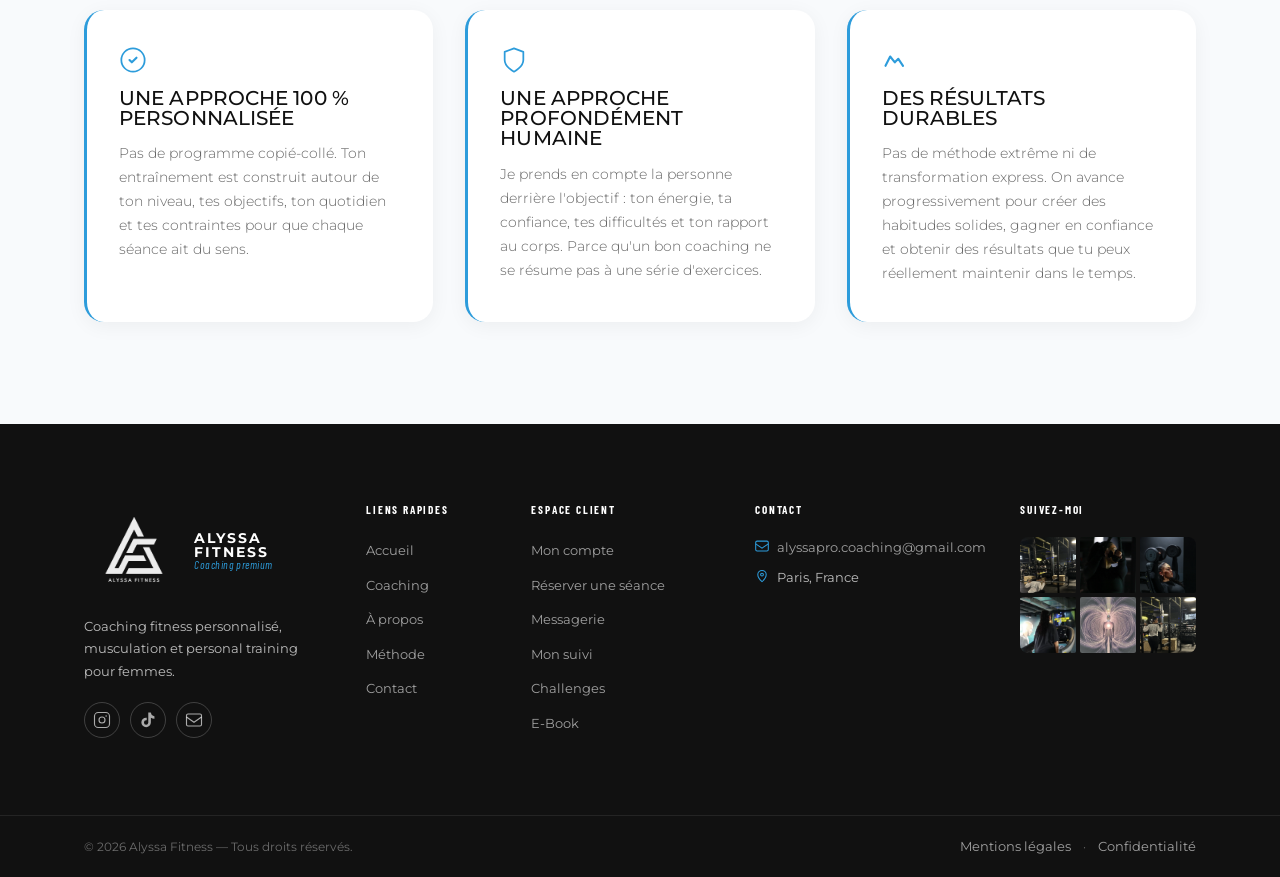
==== commit 67a0308a: "feat: refonte DA Elevate selon maquettes (11 pages), logo conservé Co-Authored-By: Claude Sonnet 5.5" ====
--- a/a-propos.html
+++ b/a-propos.html
@@ -369,6 +369,8 @@
       .kpi-card__num { font-size: 1.6rem; }
     }
   </style>
+<link href="https://fonts.googleapis.com/css2?family=Barlow+Condensed:wght@600;700;800&display=swap" rel="stylesheet" />
+  <link rel="stylesheet" href="elevate.css" />
 </head>
 <body>
 
@@ -420,7 +422,7 @@
   <main>
 
     <!-- ═══ HERO INTERNE ═══ -->
-    <section class="hero-internal">
+    <section class="hero-internal" style="--pg-img:url(assets/images/alyssa/alyssa-portrait-assise.jpg)">
       <div class="container" style="position:relative;z-index:1;">
         <span class="eyebrow">Mon histoire</span>
         <h1>Moi, c'est <em>Alyssa.</em></h1>
--- a/elevate.css
+++ b/elevate.css
@@ -0,0 +1,138 @@
+/* ═══════════════════════════════════════════════════════════════
+   DA ELEVATE — couche de surcharge (chargée en dernier sur chaque page)
+   Couleurs du site conservées (bleu #2D9CDB, noir #111, fonds clairs)
+   ═══════════════════════════════════════════════════════════════ */
+:root {
+  --font-titre: 'Barlow Condensed', 'Oswald', Impact, sans-serif;
+  --font-elv:   'Barlow Condensed', 'Oswald', Impact, sans-serif;
+  --elv-pale:   #EAF4FC;
+  --elv-pale-2: #F6FAFE;
+  --elv-dark:   #0e1219;
+  --elv-radius: 28px;
+  --radius-md:  20px;
+  --radius-lg:  28px;
+}
+
+/* ── Titres : condensé, majuscules, sans italique ───────────── */
+h1, h2, h3,
+.section-title, .cta-title {
+  font-family: var(--font-elv);
+  font-weight: 800;
+  text-transform: uppercase;
+  letter-spacing: 0.005em;
+  line-height: 1.02;
+}
+h1 em, h2 em, h3 em, .section-title em, .cta-title em { font-style: normal; color: var(--rose-saumon); }
+h4 { font-family: var(--font-elv); font-weight: 700; text-transform: uppercase; letter-spacing: .02em; }
+.section-title { text-align: left; font-size: clamp(2.2rem, 5vw, 3.4rem); }
+.section-title--center { text-align: center; }
+.section-eyebrow, .eyebrow {
+  font-size: .72rem; letter-spacing: .2em; font-weight: 600; text-transform: uppercase;
+  color: var(--rose-saumon);
+}
+
+/* ── Hero de page (hero-internal / hero-inner / suivi / challenge / résa) ── */
+.hero-internal, .hero-inner, .suivi-hero, .chall-hero, .resa-hero {
+  position: relative; overflow: hidden;
+  display: flex; align-items: center;
+  min-height: clamp(320px, 34vw, 440px);
+  padding: calc(var(--header-h, 76px) + 40px) 0 56px;
+  background: linear-gradient(120deg, #E6F2FB 0%, #F6FAFE 55%, #DCEBF7 100%);
+  color: var(--noir-doux);
+  text-align: left;
+}
+.hero-internal::before, .hero-inner::before, .suivi-hero::before, .chall-hero::before, .resa-hero::before { display: none; }
+.hero-internal::after, .hero-inner::after, .suivi-hero::after, .chall-hero::after, .resa-hero::after {
+  content: ''; position: absolute; top: 0; right: 0; bottom: 0; width: 50%;
+  background: var(--pg-img, none) center 20% / cover no-repeat;
+  -webkit-mask-image: linear-gradient(to right, transparent 0%, #000 45%);
+          mask-image: linear-gradient(to right, transparent 0%, #000 45%);
+  pointer-events: none;
+}
+.hero-internal > .container, .hero-inner > .container, .suivi-hero__inner, .chall-hero__inner, .resa-hero > .container {
+  position: relative; z-index: 1; width: 100%; text-align: left;
+}
+.hero-internal .container > *, .hero-inner .container > *,
+.suivi-hero__inner > *, .chall-hero__inner > *, .resa-hero .container > * { max-width: min(560px, 55%); }
+.hero-internal h1, .hero-inner__title, .suivi-hero__title, .chall-hero__title, .resa-hero__title {
+  font-family: var(--font-elv); font-weight: 800; text-transform: uppercase;
+  font-size: clamp(2.8rem, 6.5vw, 5rem); line-height: .98; color: var(--noir-doux);
+  margin: 10px 0 16px;
+}
+.hero-internal h1 em, .hero-inner__title em, .suivi-hero__title em, .chall-hero__title em, .resa-hero__title em { color: var(--rose-saumon); }
+.hero-internal .subtitle, .hero-inner__subtitle, .suivi-hero__sub, .chall-hero__sub, .resa-hero__sub {
+  color: #555; font-size: 1rem; line-height: 1.65; margin: 0 0 22px;
+}
+.hero-internal .eyebrow, .hero-inner .section-eyebrow, .suivi-hero__eyebrow, .chall-hero__eyebrow, .resa-hero__eyebrow {
+  color: var(--rose-saumon); margin-bottom: 4px; display: block;
+}
+
+/* variante sombre (coaching, méthode) */
+.pg-dark { background: var(--elv-dark) !important; }
+.pg-dark::after { width: 58%; opacity: .9; }
+.pg-dark h1, .pg-dark .hero-inner__title { color: #fff !important; }
+.pg-dark .subtitle, .pg-dark .hero-inner__subtitle { color: rgba(255,255,255,.82) !important; }
+
+/* ── Cartes ─────────────────────────────────────────────────── */
+.card, .dash-card, .kpi-widget, .chart-card, .stat-card, .challenge-card, .prog-card, .programme-card,
+.valeur-card, .value-card, .faq-item, .contact-card, .form-card {
+  border-radius: var(--elv-radius);
+}
+.btn { border-radius: 999px; }
+
+/* ── Menu : lien E-Book un peu plus serré ───────────────────── */
+.nav-list { gap: clamp(14px, 1.6vw, 28px); }
+
+/* ── Mobile ─────────────────────────────────────────────────── */
+@media (max-width: 800px) {
+  .hero-internal, .hero-inner, .suivi-hero, .chall-hero, .resa-hero { min-height: 0; padding-bottom: 40px; }
+  .hero-internal::after, .hero-inner::after, .suivi-hero::after, .chall-hero::after, .resa-hero::after {
+    width: 100%; opacity: .18;
+    -webkit-mask-image: none; mask-image: none;
+  }
+  .pg-dark::after { opacity: .35; }
+  .hero-internal .container > *, .hero-inner .container > *,
+  .suivi-hero__inner > *, .chall-hero__inner > *, .resa-hero .container > * { max-width: 100%; }
+}
+
+/* ── Hero : blocs enfants (KPIs, niveau, stepper) ───────────── */
+.suivi-hero__kpis, .chall-hero__inner > div, .resa-hero .stepper { max-width: 100% !important; }
+.chall-hero__inner > div { justify-content: flex-start !important; }
+.suivi-hero__kpis { margin-top: 28px; }
+.hero-kpi-card { background: linear-gradient(135deg, #2D9CDB 0%, #4FB5E8 100%) !important; border: 0 !important; color: #fff !important; border-radius: 22px !important; }
+.hero-kpi-card * { color: #fff !important; }
+.level-card, .streak-row { border-radius: 24px; }
+.resa-hero .stepper { margin-top: 28px; justify-content: flex-start; }
+
+/* Italiques résiduels des titres de page */
+h1 em, h2 em, h3 em, [class*="__title"] em, [class*="-title"] em { font-style: normal !important; }
+.chall-hero__sub, .resa-hero__sub { margin-left: 0 !important; margin-right: 0 !important; }
+
+/* ::after photo — réaffirmé (certaines pages définissent leur propre ::after décoratif) */
+html body .hero-internal::after, html body .hero-inner::after, html body .suivi-hero::after,
+html body .chall-hero::after, html body .resa-hero::after {
+  top: 0; right: 0; bottom: 0; left: auto; height: auto; border-radius: 0;
+  width: 50%;
+  background: var(--pg-img, none) center 20% / cover no-repeat;
+}
+html body .pg-dark::after { width: 58%; }
+
+/* ── Compte : bannière de bienvenue ─────────────────────────── */
+.welcome-bar {
+  position: relative; overflow: hidden;
+  background: linear-gradient(120deg, #E6F2FB 0%, #F6FAFE 55%, #DCEBF7 100%) !important;
+  min-height: 220px;
+}
+.welcome-bar::before {
+  content: ''; position: absolute; inset: 0 0 0 auto; width: 46%; top: 0; right: 0; left: auto; height: auto;
+  border-radius: 0; background: url('assets/images/alyssa/alyssa-dumbbell-press.webp') center 20% / cover no-repeat;
+  -webkit-mask-image: linear-gradient(to right, transparent, #000 45%); mask-image: linear-gradient(to right, transparent, #000 45%);
+}
+.welcome-bar__name { color: var(--noir-doux) !important; font-weight: 800 !important; text-transform: uppercase; font-size: clamp(2.2rem, 4.5vw, 3.4rem) !important; }
+.welcome-bar__name em { color: var(--rose-saumon) !important; }
+.welcome-bar__sub { color: #555 !important; }
+.welcome-bar__actions .btn--ghost-white { color: var(--noir-doux); border-color: rgba(0,0,0,.2); background: #fff; }
+.msg-layout.container { padding: 0; }
+
+/* Témoignages / quiz sur fond clair */
+.testimonial-card, .quiz-card { border-radius: var(--elv-radius); }
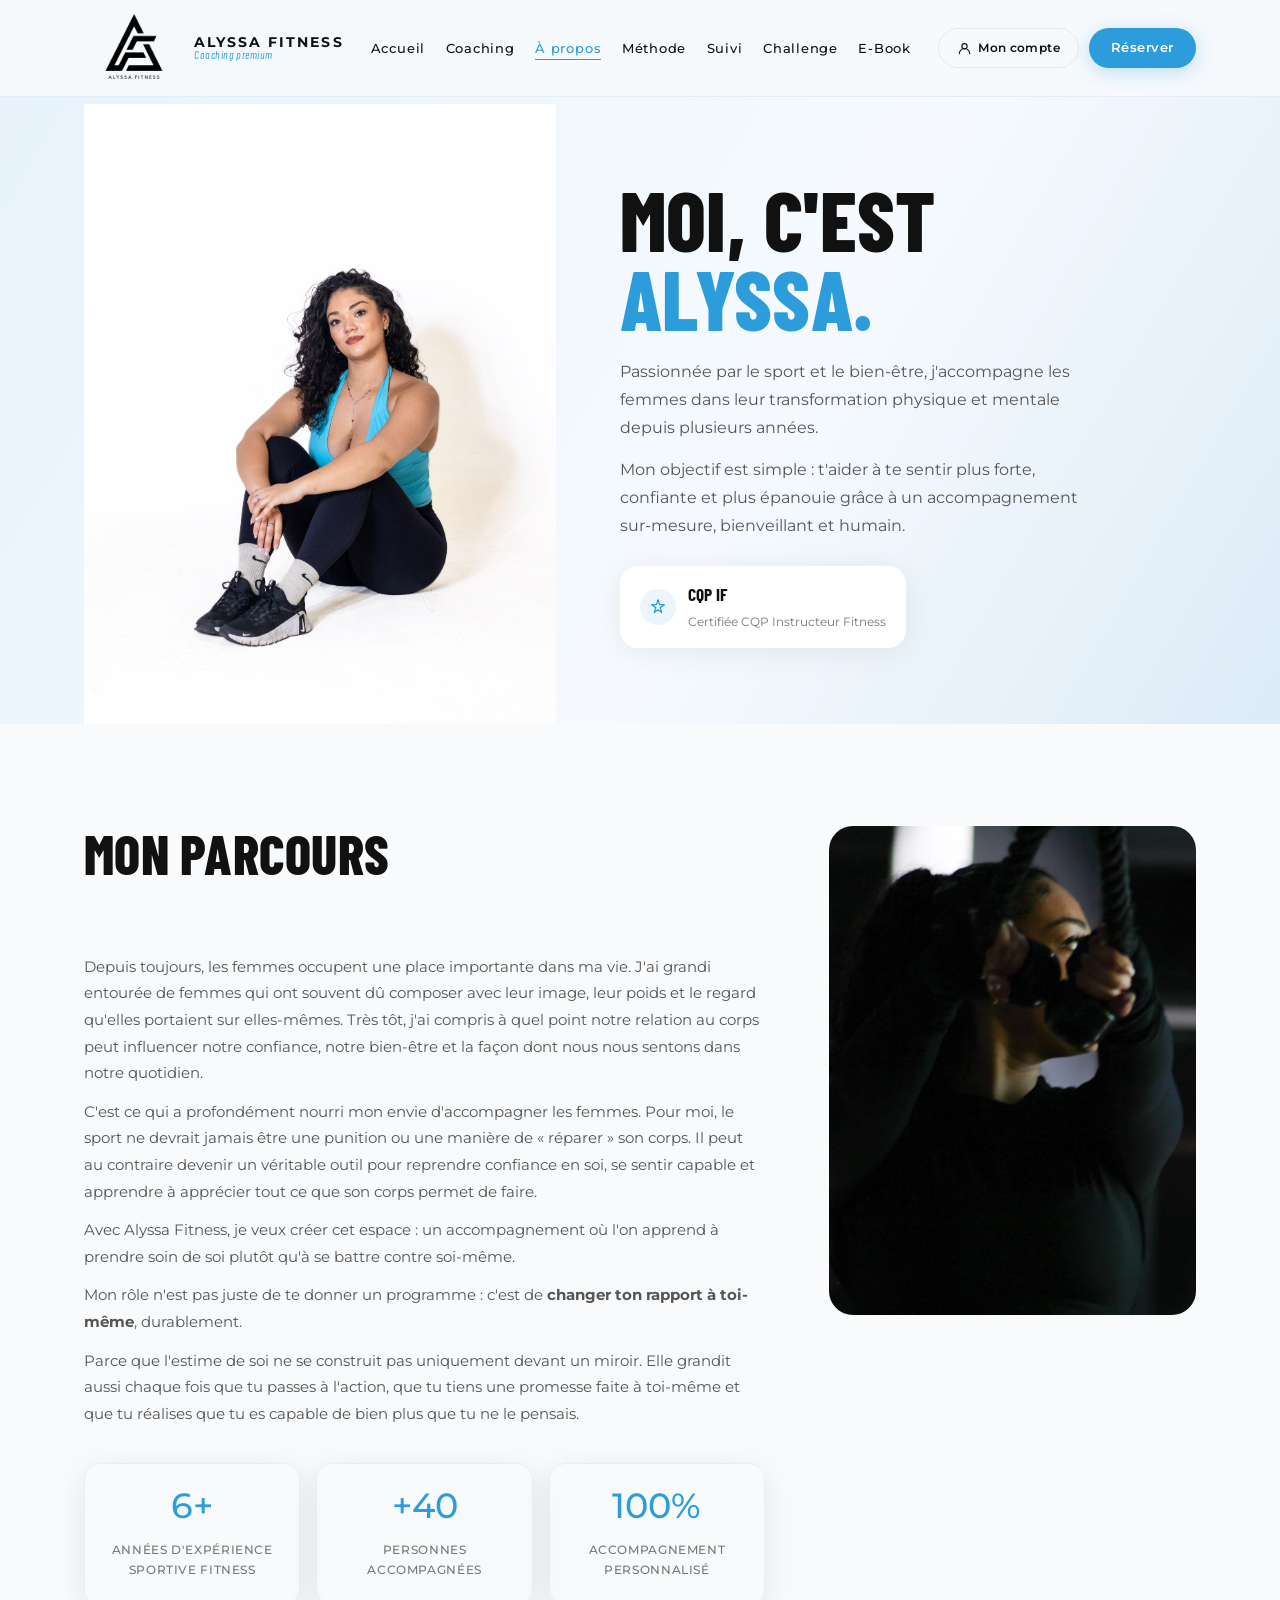
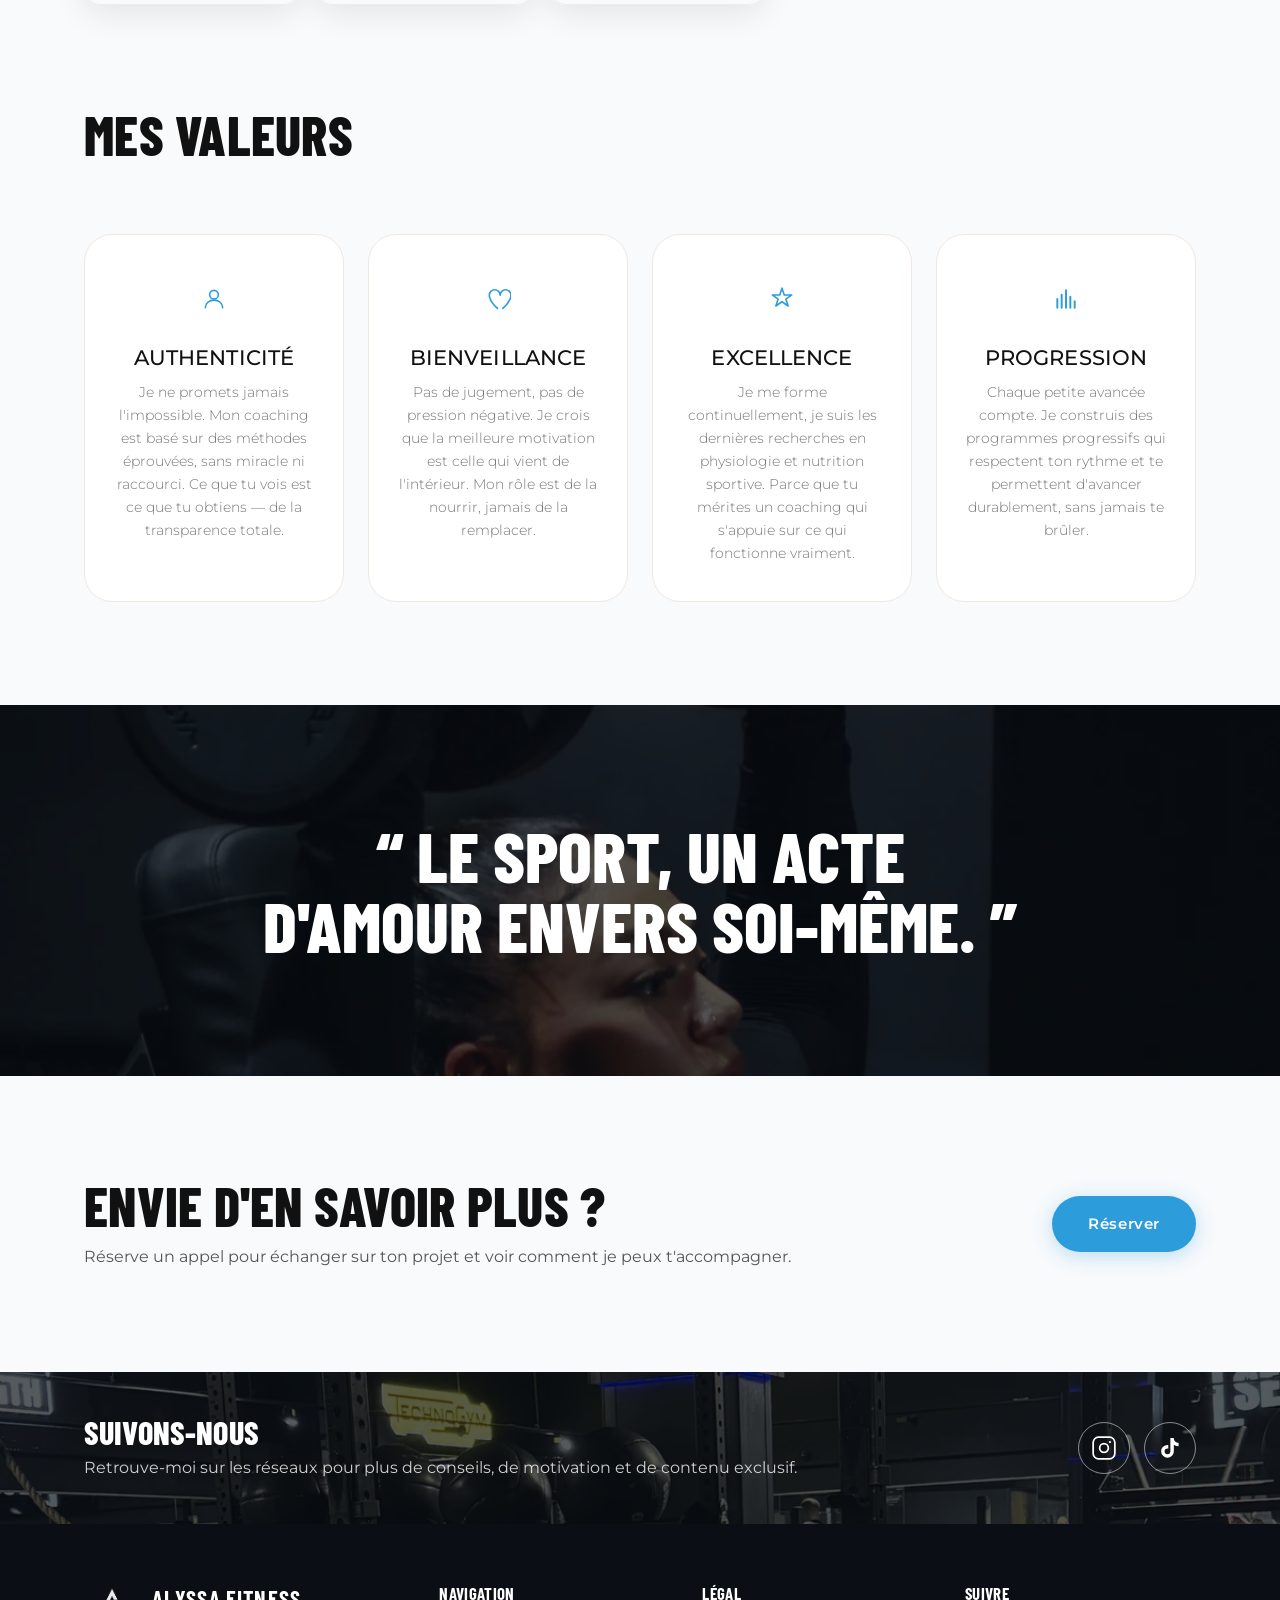
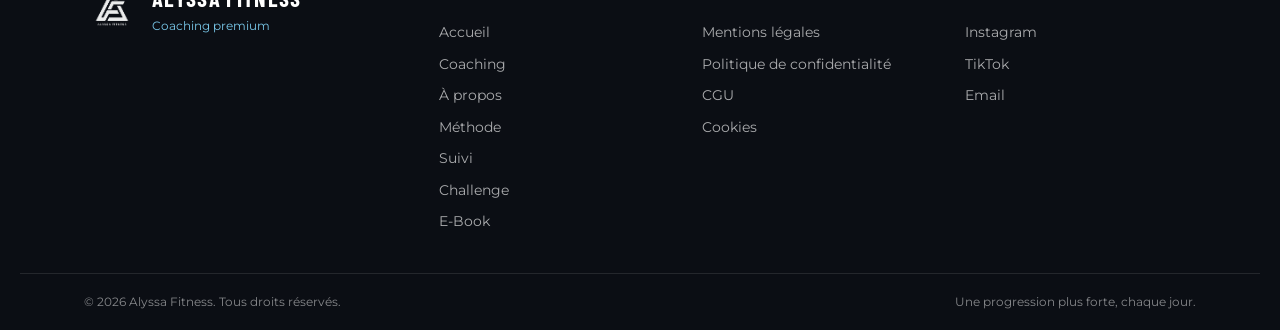
==== commit 58499128: "feat: pages reconstruites à l'identique des maquettes Elevate (accueil, coaching, à propos, méthode," ====
--- a/a-propos.html
+++ b/a-propos.html
@@ -421,71 +421,39 @@
 
   <main>
 
-    <!-- ═══ HERO INTERNE ═══ -->
-    <section class="hero-internal" style="--pg-img:url(assets/images/alyssa/alyssa-portrait-assise.jpg)">
-      <div class="container" style="position:relative;z-index:1;">
-        <span class="eyebrow">Mon histoire</span>
-        <h1>Moi, c'est <em>Alyssa.</em></h1>
-        <p class="subtitle">Coach fitness certifiée CQP, j'accompagne les femmes à se sentir fortes, confiantes et bien dans leur corps, grâce à une approche basée sur le mouvement, l'équilibre et la bienveillance.</p>
+    <!-- ═══ HAUT : portrait + intro ═══ -->
+    <section class="ap-top">
+      <div class="container ap-top__grid">
+        <div class="ap-top__photo reveal"><img src="assets/images/alyssa/alyssa-portrait-assise.jpg" alt="Alyssa, coach fitness pour femmes" loading="eager" /></div>
+        <div class="ap-top__text reveal">
+          <h1>Moi, c'est <em>Alyssa.</em></h1>
+          <p>Passionnée par le sport et le bien-être, j'accompagne les femmes dans leur transformation physique et mentale depuis plusieurs années.</p>
+          <p>Mon objectif est simple : t'aider à te sentir plus forte, confiante et plus épanouie grâce à un accompagnement sur-mesure, bienveillant et humain.</p>
+          <div class="ap-cqp"><span class="ap-cqp__icon"><svg viewBox="0 0 20 20" fill="none" width="18"><path d="M10 2l1.8 5.4H17l-4.6 3.3 1.8 5.5L10 13l-4.2 3.2 1.8-5.5L3 7.4h5.2L10 2z" stroke="currentColor" stroke-width="1.4" stroke-linejoin="round"/></svg></span><span><strong>CQP IF</strong><small>Certifiée CQP Instructeur Fitness</small></span></div>
+        </div>
       </div>
     </section>
 
-    <!-- ═══ BIO ═══ -->
+    <!-- ═══ MON PARCOURS ═══ -->
     <section class="section section--white">
+      <div class="container ap-parcours">
+        <div class="ap-parcours__text">
+          <h2 class="section-title">Mon parcours</h2>
+          <p>Depuis toujours, les femmes occupent une place importante dans ma vie. J'ai grandi entourée de femmes qui ont souvent dû composer avec leur image, leur poids et le regard qu'elles portaient sur elles-mêmes. Très tôt, j'ai compris à quel point notre relation au corps peut influencer notre confiance, notre bien-être et la façon dont nous nous sentons dans notre quotidien.</p><p>C'est ce qui a profondément nourri mon envie d'accompagner les femmes. Pour moi, le sport ne devrait jamais être une punition ou une manière de « réparer » son corps. Il peut au contraire devenir un véritable outil pour reprendre confiance en soi, se sentir capable et apprendre à apprécier tout ce que son corps permet de faire.</p><p>Avec Alyssa Fitness, je veux créer cet espace : un accompagnement où l'on apprend à prendre soin de soi plutôt qu'à se battre contre soi-même.</p><p>Mon rôle n'est pas juste de te donner un programme : c'est de <strong>changer ton rapport à toi-même</strong>, durablement.</p><p>Parce que l'estime de soi ne se construit pas uniquement devant un miroir. Elle grandit aussi chaque fois que tu passes à l'action, que tu tiens une promesse faite à toi-même et que tu réalises que tu es capable de bien plus que tu ne le pensais.</p>
+          <div class="kpi-row">
+          <div class="kpi-card"><span class="kpi-card__num">6+</span><span class="kpi-card__label">Années d'expérience sportive fitness</span></div>
+          <div class="kpi-card"><span class="kpi-card__num">+40</span><span class="kpi-card__label">personnes accompagnées</span></div>
+          <div class="kpi-card"><span class="kpi-card__num">100%</span><span class="kpi-card__label">Accompagnement personnalisé</span></div>
+        </div>
+        </div>
+        <div class="ap-parcours__img reveal"><img src="assets/images/alyssa/alyssa-rope-training.webp" alt="Alyssa à l'entraînement" loading="lazy" /></div>
+      </div>
+    </section>
+
+    <!-- ═══ VALEURS ═══ -->
+    <section class="section section--white" style="padding-top:0;">
       <div class="container">
-        <div class="bio-grid">
-
-          <!-- Photo + badge -->
-          <div class="bio-photo-wrap">
-            <div class="bio-photo">
-              <img src="assets/images/alyssa/alyssa-portrait-assise.jpg" alt="Alyssa, coach fitness pour femmes" loading="eager">
-            </div>
-            <div class="bio-badge">
-              <div class="bio-badge__icon">
-                <svg viewBox="0 0 20 20" fill="none" width="16">
-                  <path d="M10 2l1.8 5.4H17l-4.6 3.3 1.8 5.5L10 13l-4.2 3.2 1.8-5.5L3 7.4h5.2L10 2z" stroke="currentColor" stroke-width="1.4" stroke-linejoin="round"/>
-                </svg>
-              </div>
-              <span class="bio-badge__text">Certifiée CQP IF</span>
-            </div>
-          </div>
-
-          <!-- Texte bio -->
-          <div class="bio-text">
-            <h2>Une vocation née bien au-delà du sport</h2>
-            <p>Depuis toujours, les femmes occupent une place importante dans ma vie. J'ai grandi entourée de femmes qui ont souvent dû composer avec leur image, leur poids et le regard qu'elles portaient sur elles-mêmes. Très tôt, j'ai compris à quel point notre relation au corps peut influencer notre confiance, notre bien-être et la façon dont nous nous sentons dans notre quotidien.</p>
-            <p>C'est ce qui a profondément nourri mon envie d'accompagner les femmes. Pour moi, le sport ne devrait jamais être une punition ou une manière de « réparer » son corps. Il peut au contraire devenir un véritable outil pour reprendre confiance en soi, se sentir capable et apprendre à apprécier tout ce que son corps permet de faire.</p>
-            <p>Avec Alyssa Fitness, je veux créer cet espace : un accompagnement où l'on apprend à prendre soin de soi plutôt qu'à se battre contre soi-même.</p>
-            <p>Mon rôle n'est pas juste de te donner un programme : c'est de <strong>changer ton rapport à toi-même</strong>, durablement.</p>
-            <p>Parce que l'estime de soi ne se construit pas uniquement devant un miroir. Elle grandit aussi chaque fois que tu passes à l'action, que tu tiens une promesse faite à toi-même et que tu réalises que tu es capable de bien plus que tu ne le pensais.</p>
-
-            <div class="kpi-row">
-              <div class="kpi-card">
-                <span class="kpi-card__num">6+</span>
-                <span class="kpi-card__label">Année d'expérience sportive fitness</span>
-              </div>
-              <div class="kpi-card">
-                <span class="kpi-card__num">+40</span>
-                <span class="kpi-card__label">personnes accompagnées</span>
-              </div>
-              <div class="kpi-card">
-                <span class="kpi-card__num">100%</span>
-                <span class="kpi-card__label">Accompagnement personnalisé</span>
-              </div>
-            </div>
-          </div>
-
-        </div>
-      </div>
-    </section>
-
-    <!-- ═══ VALEURS ═══ -->
-    <section class="section section--beige">
-      <div class="container">
-        <div style="text-align:center; margin-bottom:56px;">
-          <span style="display:inline-block; font-family:var(--font-body); font-size:11px; font-weight:600; letter-spacing:0.2em; text-transform:uppercase; color:var(--rose-saumon); margin-bottom:14px;">Ce qui me guide</span>
-          <h2 style="font-family:var(--font-heading); font-size:clamp(1.8rem,3.5vw,2.8rem); font-weight:400; color:var(--noir-doux);">Mes valeurs</h2>
-        </div>
+        <h2 class="section-title">Mes valeurs</h2>
         <div class="valeurs-grid">
 
           <div class="valeur-card">
@@ -529,159 +497,76 @@
             <p class="valeur-card__text">Chaque petite avancée compte. Je construis des programmes progressifs qui respectent ton rythme et te permettent d'avancer durablement, sans jamais te brûler.</p>
           </div>
 
+        
         </div>
       </div>
     </section>
 
-    <!-- ═══ VISION ═══ -->
-    <section class="vision-section">
+    <!-- ═══ CITATION ═══ -->
+    <section class="ap-quote" style="--pg-img:url(assets/images/alyssa/alyssa-dumbbell-press.webp)">
       <div class="container">
-        <span class="vision-eyebrow">Ma philosophie</span>
-        <h2 style="font-family:var(--font-heading); font-size:clamp(1.8rem,3.5vw,2.8rem); font-weight:400; color:var(--noir-doux); margin-bottom:24px;">Ma vision du coaching</h2>
-        <p class="vision-text">Le fitness n'est pas une punition. Ce n'est pas un moyen de compenser, de se forcer ou de se conformer à un idéal imposé. Pour moi, le sport est un acte d'amour envers soi-même — un espace où tu deviens plus forte, plus libre, plus toi. C'est cette conviction qui guide chacun de mes accompagnements.</p>
-        <blockquote class="vision-quote">Le vrai progrès, c'est quand tu n'as plus besoin de te convaincre de t'entraîner — parce que tu en as envie.</blockquote>
+        <blockquote>“ Le sport, un acte d'amour envers soi-même. ”</blockquote>
       </div>
     </section>
 
-    <!-- ═══ CONFIANCE ═══ -->
+    <!-- ═══ EN SAVOIR PLUS ═══ -->
     <section class="section section--white">
-      <div class="container">
-        <div style="text-align:center; margin-bottom:56px;">
-          <span style="display:inline-block; font-family:var(--font-body); font-size:11px; font-weight:600; letter-spacing:0.2em; text-transform:uppercase; color:var(--rose-saumon); margin-bottom:14px;">Pourquoi me faire confiance</span>
-          <h2 style="font-family:var(--font-heading); font-size:clamp(1.8rem,3.5vw,2.8rem); font-weight:400; color:var(--noir-doux);">Ce qui fait la différence</h2>
-        </div>
-        <div class="confiance-grid">
-
-          <div class="confiance-card">
-            <div class="confiance-card__icon">
-              <svg viewBox="0 0 24 24" fill="none" width="28">
-                <path d="M9 12l2 2 4-4" stroke="currentColor" stroke-width="1.8" stroke-linecap="round" stroke-linejoin="round"/>
-                <path d="M12 2a10 10 0 110 20A10 10 0 0112 2z" stroke="currentColor" stroke-width="1.5"/>
-              </svg>
-            </div>
-            <h3 class="confiance-card__title">Une approche 100 % personnalisée</h3>
-            <p class="confiance-card__text">Pas de programme copié-collé. Ton entraînement est construit autour de ton niveau, tes objectifs, ton quotidien et tes contraintes pour que chaque séance ait du sens.</p>
-          </div>
-
-          <div class="confiance-card">
-            <div class="confiance-card__icon">
-              <svg viewBox="0 0 24 24" fill="none" width="28">
-                <path d="M12 22s8-4 8-10V5l-8-3-8 3v7c0 6 8 10 8 10z" stroke="currentColor" stroke-width="1.5" stroke-linejoin="round"/>
-              </svg>
-            </div>
-            <h3 class="confiance-card__title">Une approche profondément humaine</h3>
-            <p class="confiance-card__text">Je prends en compte la personne derrière l'objectif : ton énergie, ta confiance, tes difficultés et ton rapport au corps. Parce qu'un bon coaching ne se résume pas à une série d'exercices.</p>
-          </div>
-
-          <div class="confiance-card">
-            <div class="confiance-card__icon">
-              <svg viewBox="0 0 24 24" fill="none" width="28">
-                <path d="M3 17l4-8 4 5 3-3 4 6" stroke="currentColor" stroke-width="1.8" stroke-linecap="round" stroke-linejoin="round"/>
-              </svg>
-            </div>
-            <h3 class="confiance-card__title">Des résultats durables</h3>
-            <p class="confiance-card__text">Pas de méthode extrême ni de transformation express. On avance progressivement pour créer des habitudes solides, gagner en confiance et obtenir des résultats que tu peux réellement maintenir dans le temps.</p>
-          </div>
-
-        </div>
+      <div class="container ap-more">
+        <div>
+          <h2 class="section-title" style="margin-bottom:10px;">Envie d'en savoir plus ?</h2>
+          <p>Réserve un appel pour échanger sur ton projet et voir comment je peux t'accompagner.</p>
+        </div>
+        <a href="reservation.html" class="btn btn--primary btn--lg">Réserver</a>
       </div>
     </section>
 
+    <!-- ═══ SUIVONS-NOUS ═══ -->
+    <section class="ap-follow" style="--pg-img:url(assets/images/alyssa/alyssa-squat-rack.webp)">
+      <div class="container ap-follow__inner">
+        <div>
+          <h2>Suivons-nous</h2>
+          <p>Retrouve-moi sur les réseaux pour plus de conseils, de motivation et de contenu exclusif.</p>
+        </div>
+        <div class="ap-follow__icons">
+          <a href="https://www.instagram.com/alyssa_hdd" target="_blank" rel="noopener noreferrer" aria-label="Instagram"><svg viewBox="0 0 24 24" fill="none" width="26"><rect x="2" y="2" width="20" height="20" rx="5" stroke="currentColor" stroke-width="1.6"/><circle cx="12" cy="12" r="4" stroke="currentColor" stroke-width="1.6"/><circle cx="17.5" cy="6.5" r="1" fill="currentColor"/></svg></a>
+          <a href="https://www.tiktok.com/@alyssa_hdd" target="_blank" rel="noopener noreferrer" aria-label="TikTok"><svg viewBox="0 0 24 24" width="24" height="24" fill="currentColor"><path d="M19.59 6.69a4.83 4.83 0 0 1-3.77-4.25V2h-3.45v13.67a2.89 2.89 0 0 1-2.88 2.5 2.89 2.89 0 0 1-2.89-2.89 2.89 2.89 0 0 1 2.89-2.89c.28 0 .54.04.79.1V9.01a6.33 6.33 0 0 0-.79-.05 6.34 6.34 0 0 0-6.34 6.34 6.34 6.34 0 0 0 6.34 6.34 6.34 6.34 0 0 0 6.34-6.34V8.69a8.18 8.18 0 0 0 4.77 1.52V6.76a4.85 4.85 0 0 1-1.01-.07z"/></svg></a>
+        </div>
+      </div>
+    </section>
+
   </main>
 
   <!-- ═══ FOOTER ═══ -->
-  <footer class="footer" role="contentinfo">
-    <div class="container footer__grid">
-      <div class="footer__brand">
-        <a href="index.html" class="footer__logo-link footer__logo-wordmark" aria-label="Alyssa Fitness">
-          <div style="display:flex; align-items:center; gap:10px;">
-            <img src="assets/logo-white.png" class="logo-img logo-img--footer" alt="Alyssa Fitness" />
-            <div class="logo-wordmark footer__logo-wordmark">
-              <span class="logo-wordmark__name" style="color:#fff;">Alyssa Fitness</span>
-              <span class="logo-wordmark__sub">Coaching premium</span>
-            </div>
-          </div>
+  <footer class="elv-footer" role="contentinfo">
+    <div class="container elv-footer__grid">
+      <div class="elv-footer__brand">
+        <a href="index.html" class="elv-footer__logo" aria-label="Alyssa Fitness">
+          <img src="assets/logo-white.png" class="logo-img logo-img--footer" alt="Alyssa Fitness" />
+          <span><strong>Alyssa Fitness</strong><em>Coaching premium</em></span>
         </a>
-        <p class="footer__tagline">Coaching fitness personnalisé, musculation et personal training pour femmes.</p>
-        <div class="footer__social">
-          <a href="https://www.instagram.com/alyssa_hdd" target="_blank" rel="noopener noreferrer" class="footer__social-link" aria-label="Instagram">
-            <svg viewBox="0 0 24 24" fill="none" width="18"><rect x="2" y="2" width="20" height="20" rx="5" stroke="currentColor" stroke-width="1.5"/><circle cx="12" cy="12" r="4" stroke="currentColor" stroke-width="1.5"/><circle cx="17.5" cy="6.5" r="1" fill="currentColor"/></svg>
-          </a>
-                    <a href="https://www.tiktok.com/@alyssa_hdd" target="_blank" rel="noopener noreferrer" class="footer__social-link" aria-label="TikTok">
-            <!-- TikTok icon SVG -->
-            <svg viewBox="0 0 24 24" width="18" height="18" fill="currentColor"><path d="M19.59 6.69a4.83 4.83 0 0 1-3.77-4.25V2h-3.45v13.67a2.89 2.89 0 0 1-2.88 2.5 2.89 2.89 0 0 1-2.89-2.89 2.89 2.89 0 0 1 2.89-2.89c.28 0 .54.04.79.1V9.01a6.33 6.33 0 0 0-.79-.05 6.34 6.34 0 0 0-6.34 6.34 6.34 6.34 0 0 0 6.34 6.34 6.34 6.34 0 0 0 6.33-6.34V8.95a8.16 8.16 0 0 0 4.77 1.52V7.01a4.85 4.85 0 0 1-1-.32z"/></svg>
-          </a>
-<a href="mailto:alyssapro.coaching@gmail.com" class="footer__social-link" aria-label="Email">
-            <svg viewBox="0 0 24 24" fill="none" width="18"><rect x="2" y="4" width="20" height="16" rx="2" stroke="currentColor" stroke-width="1.5"/><path d="M2 8l10 7 10-7" stroke="currentColor" stroke-width="1.5"/></svg>
-          </a>
-        </div>
-      </div>
-      <nav class="footer__nav-col" aria-label="Navigation footer">
-        <h4 class="footer__col-title">Liens rapides</h4>
+      </div>
+      <nav class="elv-footer__col" aria-label="Navigation">
+        <h4>Navigation</h4>
         <ul>
-          <li><a href="index.html" class="footer__link">Accueil</a></li>
-          <li><a href="coaching.html" class="footer__link">Coaching</a></li>
-          <li><a href="a-propos.html" class="footer__link">À propos</a></li>
-          <li><a href="methode.html" class="footer__link">Méthode</a></li>
-          <li><a href="contact.html" class="footer__link">Contact</a></li>
+          <li><a href="index.html">Accueil</a></li><li><a href="coaching.html">Coaching</a></li><li><a href="a-propos.html">À propos</a></li><li><a href="methode.html">Méthode</a></li><li><a href="suivi.html">Suivi</a></li><li><a href="challenge.html">Challenge</a></li><li><a href="ebook.html">E-Book</a></li>
         </ul>
       </nav>
-      <nav class="footer__nav-col" aria-label="Espace client">
-        <h4 class="footer__col-title">Espace client</h4>
+      <nav class="elv-footer__col" aria-label="Légal">
+        <h4>Légal</h4>
+        <ul><li><a href="#">Mentions légales</a></li><li><a href="#">Politique de confidentialité</a></li><li><a href="#">CGU</a></li><li><a href="#">Cookies</a></li></ul>
+      </nav>
+      <div class="elv-footer__col">
+        <h4>Suivre</h4>
         <ul>
-          <li><a href="compte.html" class="footer__link">Mon compte</a></li>
-          <li><a href="reservation.html" class="footer__link">Réserver une séance</a></li>
-          <li><a href="messagerie.html" class="footer__link">Messagerie</a></li>
-          <li><a href="suivi.html" class="footer__link">Mon suivi</a></li>
-          <li><a href="challenge.html" class="footer__link">Challenges</a></li><li><a href="ebook.html" class="footer__link">E-Book</a></li>
+          <li><a href="https://www.instagram.com/alyssa_hdd" target="_blank" rel="noopener noreferrer">Instagram</a></li>
+          <li><a href="https://www.tiktok.com/@alyssa_hdd" target="_blank" rel="noopener noreferrer">TikTok</a></li>
+          <li><a href="mailto:alyssapro.coaching@gmail.com">Email</a></li>
         </ul>
-      </nav>
-      <div class="footer__contact-col">
-        <h4 class="footer__col-title">Contact</h4>
-        <ul>
-          <li>
-            <svg viewBox="0 0 20 20" fill="none" width="14"><rect x="1" y="3" width="18" height="14" rx="2" stroke="currentColor" stroke-width="1.5"/><path d="M1 7l9 6 9-6" stroke="currentColor" stroke-width="1.5"/></svg>
-            <a href="mailto:alyssapro.coaching@gmail.com" class="footer__link">alyssapro.coaching@gmail.com</a>
-          </li>
-          <li>
-            <svg viewBox="0 0 20 20" fill="none" width="14"><path d="M10 2C6.686 2 4 4.686 4 8c0 5.25 6 10 6 10s6-4.75 6-10c0-3.314-2.686-6-6-6zm0 8a2 2 0 110-4 2 2 0 010 4z" stroke="currentColor" stroke-width="1.5"/></svg>
-            <span>Paris, France</span>
-          </li>
-        </ul>
-      </div>
-      <div class="footer__instagram-col">
-        <h4 class="footer__col-title">Suivez-moi</h4>
-        <div class="footer__insta-grid">
-          <a href="https://www.instagram.com/alyssa_hdd" target="_blank" rel="noopener noreferrer" class="insta-thumb" aria-label="Alyssa sur Instagram — squat rack">
-            <img src="assets/images/alyssa/alyssa-squat-rack.webp" alt="Alyssa coach fitness — squat rack" loading="lazy">
-          </a>
-          <a href="https://www.instagram.com/alyssa_hdd" target="_blank" rel="noopener noreferrer" class="insta-thumb" aria-label="Alyssa sur Instagram — corde à sauter">
-            <img src="assets/images/alyssa/alyssa-rope-training.webp" alt="Alyssa coach fitness — entraînement corde" loading="lazy">
-          </a>
-          <a href="https://www.instagram.com/alyssa_hdd" target="_blank" rel="noopener noreferrer" class="insta-thumb" aria-label="Alyssa sur Instagram — haltères">
-            <img src="assets/images/alyssa/alyssa-dumbbell-press.webp" alt="Alyssa coach fitness — haltères" loading="lazy">
-          </a>
-          <a href="https://www.instagram.com/alyssa_hdd" target="_blank" rel="noopener noreferrer" class="insta-thumb" aria-label="Alyssa sur Instagram — tapis de course">
-            <img src="assets/images/alyssa/alyssa-treadmill.webp" alt="Alyssa coach fitness — tapis de course" loading="lazy">
-          </a>
-          <a href="https://www.instagram.com/alyssa_hdd" target="_blank" rel="noopener noreferrer" class="insta-thumb" aria-label="Alyssa sur Instagram — énergie et cycle">
-            <img src="assets/images/alyssa/alyssa-energy-cycle.webp" alt="Alyssa coach fitness — énergie et vitalité" loading="lazy">
-          </a>
-          <a href="https://www.instagram.com/alyssa_hdd" target="_blank" rel="noopener noreferrer" class="insta-thumb" aria-label="Alyssa sur Instagram — squat en salle">
-            <img src="assets/images/alyssa/alyssa-squat-gym.webp" alt="Alyssa coach fitness — squat en salle" loading="lazy">
-          </a>
-        </div>
       </div>
     </div>
-    <div class="footer__bottom">
-      <div class="container footer__bottom-inner">
-        <p class="footer__copyright">© 2026 Alyssa Fitness — Tous droits réservés.</p>
-        <div class="footer__legal">
-          <a href="#" class="footer__link">Mentions légales</a>
-          <span aria-hidden="true">·</span>
-          <a href="#" class="footer__link">Confidentialité</a>
-        </div>
-      </div>
+    <div class="container elv-footer__bottom">
+      <span>© 2026 Alyssa Fitness. Tous droits réservés.</span>
+      <span>Une progression plus forte, chaque jour.</span>
     </div>
   </footer>
 
--- a/elevate.css
+++ b/elevate.css
@@ -136,3 +136,227 @@
 
 /* Témoignages / quiz sur fond clair */
 .testimonial-card, .quiz-card { border-radius: var(--elv-radius); }
+
+/* ── Pied de page (commun à toutes les maquettes) ───────────── */
+.elv-footer { background: #0b0e14; color: rgba(255,255,255,.7); padding: 56px 0 0; font-size: .88rem; }
+.elv-footer__grid { display: grid; grid-template-columns: 1.4fr 1fr 1fr 1fr; gap: 32px; padding-bottom: 40px; }
+.elv-footer__logo { display: inline-flex; align-items: center; gap: 12px; color: #fff; }
+.elv-footer__logo img { height: 56px; width: auto; }
+.elv-footer__logo strong { display: block; font-family: var(--font-elv); font-size: 1.4rem; letter-spacing: .06em; text-transform: uppercase; }
+.elv-footer__logo em { display: block; font-style: normal; font-size: .72rem; color: var(--rose-clair); }
+.elv-footer__col h4 { color: #fff; font-size: 1.05rem; margin-bottom: 14px; }
+.elv-footer__col ul { list-style: none; padding: 0; margin: 0; display: grid; gap: 9px; }
+.elv-footer__col a { color: rgba(255,255,255,.65); transition: color .2s; }
+.elv-footer__col a:hover { color: var(--rose-clair); }
+.elv-footer__bottom { display: flex; justify-content: space-between; gap: 12px; flex-wrap: wrap; padding: 18px var(--gutter); border-top: 1px solid rgba(255,255,255,.1); font-size: .78rem; color: rgba(255,255,255,.5); }
+@media (max-width: 800px) { .elv-footer__grid { grid-template-columns: 1fr 1fr; } .elv-footer__brand { grid-column: 1 / -1; } }
+
+/* ── Accueil : couverture E-Book, CTA sombre ───────────────── */
+.banner__img--cover { display:flex; align-items:center; justify-content:center; padding: 28px; }
+.book-cover { width: 180px; aspect-ratio: 3/4; border-radius: 10px; background: linear-gradient(150deg,#1d3a52,#2D9CDB); color:#fff; display:flex; flex-direction:column; align-items:center; justify-content:center; text-align:center; gap:12px; box-shadow: 0 18px 40px rgba(17,40,70,.35); transform: rotate(-3deg); }
+.book-cover img { height: 46px; filter: brightness(0) invert(1); }
+.book-cover strong { font-family: var(--font-elv); font-size: 1.7rem; line-height: .95; text-transform: uppercase; }
+.book-cover em { font-style: normal; color: #bfe6fa; }
+.home-cta { background: linear-gradient(110deg, #0b0e14 0%, #12202e 100%); color:#fff; padding: clamp(40px,6vw,72px) 0; }
+.home-cta__inner { display:flex; align-items:center; justify-content:space-between; gap:24px; flex-wrap:wrap; }
+.home-cta h2 { font-size: clamp(2rem,4.5vw,3rem); margin-bottom: 8px; }
+.home-cta p { color: rgba(255,255,255,.75); }
+
+/* ── Coaching : cartes programmes (maquette 02) ─────────────── */
+.cp-grid { display: grid; grid-template-columns: repeat(2, 1fr); gap: 24px; margin-top: -120px; position: relative; z-index: 2; }
+.cp-card { background: #fff; border-radius: 28px; overflow: hidden; box-shadow: 0 10px 40px rgba(17,40,70,.1); display: flex; flex-direction: column; }
+.cp-card__media { aspect-ratio: 16 / 10; overflow: hidden; background: #dfeaf4; }
+.cp-card__media img, .cp-card__media video { width: 100%; height: 100%; object-fit: cover; object-position: center 30%; display: block; }
+.cp-card__body { padding: 22px 24px 26px; display: flex; flex-direction: column; flex: 1; }
+.cp-card__title { font-size: 1.7rem; margin-bottom: 8px; }
+.cp-card__desc { color: #666; font-size: .92rem; line-height: 1.6; margin-bottom: 12px; }
+.cp-card__meta { list-style: none; padding: 0; margin: 0 0 18px; display: grid; gap: 6px; font-size: .82rem; color: #555; }
+.cp-card__meta li { display: flex; align-items: center; gap: 8px; }
+.cp-card__meta svg { width: 16px; height: 16px; color: var(--rose-saumon); flex: none; }
+.cp-card__more { margin-bottom: 18px; font-size: .9rem; color: #555; line-height: 1.6; border-top: 1px solid var(--gris-clair); padding-top: 14px; }
+.cp-card__more[hidden] { display: none; }
+.cp-card__more ul { padding-left: 18px; margin: 10px 0; display: grid; gap: 4px; }
+.cp-card__link { color: var(--rose-saumon); font-weight: 600; }
+.cp-card__toggle { margin-top: auto; align-self: center; }
+@media (max-width: 800px) { .cp-grid { grid-template-columns: 1fr; margin-top: -40px; } }
+
+/* ── À propos (maquette 03) ─────────────────────────────────── */
+.ap-top { padding: calc(var(--header-h, 76px) + 8px) 0 0; background: linear-gradient(120deg,#E6F2FB 0%,#F6FAFE 60%,#DCEBF7 100%); overflow: hidden; }
+.ap-top__grid { display: grid; grid-template-columns: .9fr 1.1fr; gap: clamp(24px,5vw,72px); align-items: center; }
+.ap-top__photo { align-self: end; max-height: 620px; overflow: hidden; border-radius: 0 0 0 0; }
+.ap-top__photo img { width: 100%; height: 100%; max-height: 620px; object-fit: cover; object-position: center top; display: block; }
+.ap-top__text { padding: 40px 0; }
+.ap-top__text h1 { font-size: clamp(3rem,7vw,5.2rem); line-height: .95; margin-bottom: 20px; }
+.ap-top__text p { color: #555; line-height: 1.75; margin-bottom: 14px; max-width: 460px; }
+.ap-cqp { display: inline-flex; align-items: center; gap: 12px; margin-top: 12px; padding: 14px 20px; background: #fff; border-radius: 18px; box-shadow: var(--ombre-card); }
+.ap-cqp__icon { width: 36px; height: 36px; border-radius: 50%; background: var(--rose-pale); color: var(--rose-saumon); display: inline-flex; align-items: center; justify-content: center; }
+.ap-cqp strong { display: block; font-family: var(--font-elv); font-size: 1.1rem; }
+.ap-cqp small { color: #777; font-size: .75rem; }
+.ap-parcours { display: grid; grid-template-columns: 1.3fr .7fr; gap: clamp(24px,5vw,64px); align-items: start; }
+.ap-parcours__text p { color: #555; line-height: 1.75; margin-bottom: 12px; font-size: .95rem; }
+.ap-parcours__img { border-radius: 24px; overflow: hidden; position: sticky; top: 100px; }
+.ap-parcours__img img { width: 100%; display: block; aspect-ratio: 3/4; object-fit: cover; }
+.ap-quote, .ap-follow { position: relative; background: var(--elv-dark) var(--pg-img) center 30% / cover no-repeat; color: #fff; text-align: center; }
+.ap-quote::before, .ap-follow::before { content: ''; position: absolute; inset: 0; background: rgba(8,12,18,.68); }
+.ap-quote .container, .ap-follow .container { position: relative; }
+.ap-quote { padding: clamp(64px,9vw,120px) 0; }
+.ap-quote blockquote { font-family: var(--font-elv); font-weight: 800; text-transform: uppercase; font-size: clamp(2.2rem,6vw,4.4rem); line-height: 1; max-width: 760px; margin: 0 auto; }
+.ap-more { display: flex; align-items: center; justify-content: space-between; gap: 24px; flex-wrap: wrap; }
+.ap-more p { color: #555; }
+.ap-follow { padding: 44px 0; text-align: left; }
+.ap-follow__inner { display: flex; align-items: center; justify-content: space-between; gap: 24px; flex-wrap: wrap; }
+.ap-follow h2 { font-size: 2rem; margin-bottom: 6px; }
+.ap-follow p { color: rgba(255,255,255,.8); }
+.ap-follow__icons { display: flex; gap: 14px; }
+.ap-follow__icons a { width: 52px; height: 52px; border-radius: 50%; border: 1.5px solid rgba(255,255,255,.5); color: #fff; display: inline-flex; align-items: center; justify-content: center; transition: background .2s; }
+.ap-follow__icons a:hover { background: var(--rose-saumon); border-color: var(--rose-saumon); }
+@media (max-width: 800px) { .ap-top__grid, .ap-parcours { grid-template-columns: 1fr; } .ap-parcours__img { position: static; } .ap-top__photo { max-height: 420px; } }
+
+/* ── Méthode (maquette 04) ──────────────────────────────────── */
+.mt-steps { padding: clamp(48px,7vw,96px) 0 24px; background: var(--blanc-casse); }
+.mt-step { display: grid; grid-template-columns: 1.1fr .9fr; gap: clamp(24px,5vw,72px); align-items: center; margin-bottom: clamp(40px,6vw,80px); }
+.mt-step--rev .mt-step__text { order: 2; }
+.mt-step__num { display: block; font-family: var(--font-elv); font-weight: 800; font-size: clamp(3.5rem,8vw,5.5rem); line-height: .9; color: #BFE0F4; }
+.mt-step h2 { font-size: clamp(1.8rem,3.5vw,2.6rem); margin: 4px 0 12px; }
+.mt-step p { color: #555; line-height: 1.75; margin-bottom: 12px; font-size: .95rem; }
+.mt-step ul { padding-left: 18px; color: #555; font-size: .9rem; display: grid; gap: 5px; }
+.mt-step ul li::marker { color: var(--rose-saumon); }
+.mt-step__img { border-radius: 24px; overflow: hidden; aspect-ratio: 4/3; box-shadow: var(--ombre-card); }
+.mt-step__img img { width: 100%; height: 100%; object-fit: cover; object-position: center 25%; display: block; }
+@media (max-width: 800px) { .mt-step, .mt-step--rev { grid-template-columns: 1fr; } .mt-step--rev .mt-step__text { order: 0; } }
+
+/* ── Compte (maquette 05) ───────────────────────────────────── */
+.cm-wrap { max-width: 980px; display: grid; gap: 26px; padding-top: 8px; padding-bottom: 56px; }
+.cm-card { background: #fff; border: 1px solid var(--gris-clair); border-radius: 24px; padding: 22px 24px; box-shadow: var(--ombre-card); }
+.cm-h { font-size: 1.35rem; margin-bottom: 12px; }
+.cm-row { display: flex; align-items: center; justify-content: space-between; gap: 12px; margin-bottom: 10px; }
+.cm-row .cm-h { margin: 0; }
+.cm-link { color: var(--rose-saumon); font-size: .8rem; font-weight: 600; }
+.cm-hello { color: var(--rose-saumon); font-weight: 600; margin: 4px 0 8px; }
+.cm-demo { display: inline-block; margin-top: 10px; font-size: .7rem; color: var(--rose-saumon); background: rgba(45,156,219,.12); padding: 4px 10px; border-radius: 999px; }
+.cm-next { display: grid; grid-template-columns: 1.3fr .7fr; gap: 20px; padding: 0; overflow: hidden; }
+.cm-next__body { padding: 24px; }
+.cm-next__title { font-family: var(--font-elv); font-weight: 800; text-transform: uppercase; font-size: 2.4rem; line-height: 1; margin-bottom: 12px; }
+.cm-next__meta { list-style: none; padding: 0; margin: 0 0 16px; display: flex; flex-wrap: wrap; gap: 14px; font-size: .85rem; color: #555; }
+.cm-next__meta li { display: flex; align-items: center; gap: 6px; } .cm-next__meta svg { width: 16px; height: 16px; color: var(--rose-saumon); }
+.cm-actions { display: flex; gap: 10px; flex-wrap: wrap; }
+.cm-next__img img { width: 100%; height: 100%; object-fit: cover; object-position: center 25%; display: block; min-height: 220px; }
+.cm-nav { font-size: .85rem; color: #555; } .cm-nav button { border: 0; background: none; font-size: 1.1rem; cursor: pointer; padding: 0 6px; }
+.cm-week { display: grid; grid-template-columns: repeat(7, 1fr); gap: 8px; text-align: center; }
+.cm-day { border-radius: 16px; padding: 10px 4px; background: var(--blanc-casse); display: grid; gap: 2px; font-size: .72rem; color: #666; }
+.cm-day strong { font-size: 1.05rem; color: var(--noir-doux); } .cm-day small { font-size: .62rem; line-height: 1.2; min-height: 2.4em; }
+.cm-day.is-today { background: var(--rose-saumon); color: #fff; } .cm-day.is-today strong { color: #fff; }
+.cm-kpis { display: grid; grid-template-columns: repeat(3, 1fr); gap: 16px; }
+.cm-kpi { display: grid; gap: 4px; justify-items: start; } .cm-kpi svg { color: var(--rose-saumon); }
+.cm-kpi strong { font-family: var(--font-elv); font-size: 2rem; line-height: 1; } .cm-kpi span { font-size: .78rem; color: #666; }
+.cm-prog { display: grid; grid-template-columns: 180px 1fr; gap: 20px; align-items: center; padding: 0; overflow: hidden; }
+.cm-prog img { width: 100%; height: 100%; min-height: 140px; object-fit: cover; object-position: center 25%; display: block; }
+.cm-prog > div { padding: 18px 24px 18px 0; } .cm-prog__t { font-weight: 700; margin-bottom: 4px; } .cm-prog__s { font-size: .8rem; color: #777; margin-bottom: 10px; }
+.cm-bar { height: 8px; border-radius: 99px; background: #e4edf5; overflow: hidden; margin-bottom: 4px; } .cm-bar span { display: block; height: 100%; background: var(--rose-saumon); }
+.cm-quick { display: grid; grid-template-columns: repeat(4, 1fr); gap: 14px; }
+.cm-q { display: flex; flex-direction: column; gap: 10px; align-items: flex-start; padding: 18px; font-size: .85rem; font-weight: 600; position: relative; transition: transform .2s; }
+.cm-q:hover { transform: translateY(-3px); } .cm-q svg { color: var(--rose-saumon); } .cm-q i { position: absolute; right: 16px; bottom: 14px; font-style: normal; color: var(--rose-saumon); }
+.cm-coach { display: flex; gap: 16px; align-items: center; background: var(--rose-pale); }
+.cm-coach img { width: 56px; height: 56px; border-radius: 50%; object-fit: cover; object-position: center top; flex: none; }
+.cm-coach p { font-size: .88rem; color: #555; } .cm-coach small { color: #888; font-size: .72rem; } .cm-coach > div { flex: 1; }
+@media (max-width: 800px) { .cm-next, .cm-prog { grid-template-columns: 1fr; } .cm-prog > div { padding: 0 20px 18px; } .cm-quick { grid-template-columns: repeat(2, 1fr); } .cm-kpis { gap: 8px; } .cm-week { gap: 4px; } }
+
+/* ── Suivi (maquette 06) ────────────────────────────────────── */
+.sv-wrap { display: grid; gap: 22px; padding-top: 28px; padding-bottom: 56px; max-width: 980px; }
+.sv-periods { display: flex; align-items: center; gap: 10px; flex-wrap: wrap; font-size: .8rem; color: var(--rose-saumon); font-weight: 600; }
+.period-btn { border: 0; border-radius: 999px; padding: 9px 20px; background: #eef3f8; font: inherit; font-weight: 600; color: #444; cursor: pointer; }
+.period-btn.active { background: var(--rose-saumon); color: #fff; }
+.sv-kpis { display: grid; grid-template-columns: repeat(3, 1fr); gap: 16px; }
+.sv-kpi { border-radius: 24px; padding: 20px; color: #fff; background: linear-gradient(135deg, #2D9CDB, #4FB5E8); display: grid; grid-template-columns: auto 1fr; gap: 4px 12px; align-items: center; }
+.sv-kpi svg { grid-row: span 2; opacity: .9; } .sv-kpi strong { font-family: var(--font-elv); font-size: 2.4rem; line-height: 1; } .sv-kpi span { font-size: .75rem; opacity: .9; grid-column: 2; }
+.sv-legend { display: flex; gap: 16px; flex-wrap: wrap; font-size: .72rem; color: #666; margin: 6px 0 14px; justify-content: flex-end; }
+.sv-legend span { display: inline-flex; align-items: center; gap: 6px; }
+.sv-dot { display: inline-block; width: 12px; height: 12px; border-radius: 50%; } .sv-dot--on { background: var(--rose-saumon); } .sv-dot--mid { background: #9ed3f0; } .sv-dot--off { background: #e3ebf3; }
+.sv-bars { display: grid; grid-template-columns: repeat(7, 1fr); gap: 14px; align-items: end; height: 200px; padding-top: 10px; border-bottom: 1px solid var(--gris-clair); }
+.sv-bar { display: flex; flex-direction: column; justify-content: flex-end; align-items: center; height: 100%; gap: 6px; }
+.sv-bar span { width: 70%; max-width: 38px; height: var(--h); background: var(--rose-saumon); border-radius: 8px 8px 0 0; display: block; }
+.sv-bar.is-low span { background: #b7dcf2; } .sv-bar small { color: #777; font-size: .7rem; transform: translateY(24px); position: relative; top: 0; }
+.sv-chart { padding-bottom: 40px; }
+.sv-two { display: grid; grid-template-columns: 1fr 1fr; gap: 20px; }
+.sv-days, .sv-cal { display: grid; grid-template-columns: repeat(7, 1fr); gap: 10px; justify-items: center; font-size: .7rem; color: #777; }
+.sv-cal { margin: 10px 0 14px; } .sv-cal .sv-dot { width: 16px; height: 16px; }
+.sv-goal { margin-bottom: 14px; font-size: .85rem; } .sv-goal small { color: var(--rose-saumon); font-weight: 600; }
+.sv-energy { display: flex; align-items: center; gap: 14px; margin-bottom: 10px; } .sv-energy strong { font-family: var(--font-elv); font-size: 2.8rem; line-height: 1; } .sv-energy span { font-size: .75rem; color: #777; }
+.sv-pips { display: flex; gap: 10px; } .sv-pips i { width: 16px; height: 16px; border-radius: 50%; background: var(--rose-saumon); } .sv-pips i.off { background: #e3ebf3; }
+.sv-moods { display: grid; grid-template-columns: repeat(5, 1fr); gap: 8px; }
+.sv-mood { border: 0; background: none; cursor: pointer; display: grid; justify-items: center; gap: 4px; font: inherit; }
+.sv-mood span { width: 46px; height: 46px; border-radius: 50%; background: #eef3f8; display: inline-flex; align-items: center; justify-content: center; font-size: 1.3rem; }
+.sv-mood.is-on span { background: var(--rose-saumon); box-shadow: 0 0 0 3px rgba(45,156,219,.25); } .sv-mood small { font-size: .62rem; color: #777; }
+.sv-quote { position: relative; border-radius: 28px; overflow: hidden; padding: clamp(40px,7vw,80px) 28px; background: var(--elv-dark) var(--pg-img) center 40% / cover; color: #fff; }
+.sv-quote::before { content: ''; position: absolute; inset: 0; background: rgba(8,12,18,.62); }
+.sv-quote blockquote { position: relative; font-family: var(--font-elv); font-weight: 800; text-transform: uppercase; font-size: clamp(1.8rem,4vw,3rem); line-height: 1; }
+@media (max-width: 800px) { .sv-two, .sv-kpis { grid-template-columns: 1fr; } .sv-bars { gap: 6px; } }
+
+/* ── Challenge (maquette 07) ────────────────────────────────── */
+.ch-wrap { display: grid; gap: 22px; padding-top: 28px; padding-bottom: 56px; max-width: 980px; }
+.ch-tabs { display: flex; gap: 10px; flex-wrap: wrap; }
+.ch-tabs .tab-btn { border: 0; border-radius: 999px; padding: 10px 26px; background: #eef3f8; font: inherit; font-weight: 600; color: #444; cursor: pointer; }
+.ch-tabs .tab-btn.active { background: var(--rose-saumon); color: #fff; }
+.ch-main, .ch-small { position: relative; overflow: hidden; border-radius: 28px; color: #fff; background: var(--elv-dark) var(--pg-img) center 30% / cover; }
+.ch-main::before, .ch-small::before { content: ''; position: absolute; inset: 0; background: linear-gradient(90deg, rgba(8,12,18,.88) 0%, rgba(8,12,18,.35) 70%); }
+.ch-main > *, .ch-small > * { position: relative; }
+.ch-main { padding: clamp(28px,5vw,52px); min-height: 280px; display: flex; flex-direction: column; justify-content: flex-end; }
+.ch-main h2 { font-size: clamp(2.4rem,6vw,4rem); line-height: .95; margin: 10px 0; }
+.ch-main p { color: rgba(255,255,255,.85); max-width: 360px; margin-bottom: 16px; }
+.ch-tag { align-self: flex-start; background: var(--rose-saumon); font-size: .7rem; padding: 4px 12px; border-radius: 999px; }
+.ch-prog { display: flex; align-items: center; gap: 14px; } .ch-prog .cm-bar { flex: 1; background: rgba(255,255,255,.25); margin: 0; } .ch-prog small { white-space: nowrap; font-size: .75rem; }
+.ch-two { display: grid; grid-template-columns: 1fr 1fr; gap: 20px; }
+.ch-small { min-height: 230px; padding: 24px; display: flex; align-items: flex-end; }
+.ch-small h3 { font-size: 1.7rem; margin: 8px 0 4px; } .ch-small p { font-size: .85rem; color: rgba(255,255,255,.85); margin-bottom: 12px; max-width: 220px; }
+.ch-ico { width: 40px; height: 40px; border-radius: 12px; background: rgba(45,156,219,.9); display: inline-flex; align-items: center; justify-content: center; }
+.ch-badges { display: grid; grid-template-columns: repeat(8, 1fr); gap: 10px; }
+.ch-badge { display: grid; justify-items: center; gap: 6px; text-align: center; }
+.ch-badge span { width: 60px; height: 60px; border-radius: 50%; background: var(--rose-saumon); color: #fff; display: inline-flex; align-items: center; justify-content: center; }
+.ch-badge.is-off span { background: #e8eef5; color: #a7b4c2; } .ch-badge small { font-size: .65rem; color: #666; }
+@media (max-width: 800px) { .ch-two { grid-template-columns: 1fr; } .ch-badges { grid-template-columns: repeat(4, 1fr); } }
+
+/* ── Messagerie (maquette 08) ───────────────────────────────── */
+.msg-aside { background: #fff; padding: 20px; overflow-y: auto; border-left: 1px solid var(--gris-clair); }
+.msg-aside h3 { font-size: 1.1rem; margin-bottom: 10px; }
+.msg-aside__img { width: 100%; aspect-ratio: 4/3; object-fit: cover; object-position: center 25%; border-radius: 16px; margin-bottom: 10px; }
+.msg-aside__t { font-weight: 700; margin-bottom: 6px; }
+.msg-aside__meta { list-style: none; padding: 0; margin: 0 0 12px; font-size: .78rem; color: #666; display: grid; gap: 3px; }
+.msg-docs { list-style: none; padding: 0; margin: 0; display: grid; gap: 12px; }
+.msg-docs li { display: flex; gap: 10px; align-items: center; font-size: .82rem; } .msg-docs svg { color: var(--rose-saumon); flex: none; }
+.msg-docs small { display: block; color: #888; font-size: .68rem; }
+.ap-follow-band { background: var(--elv-dark) var(--pg-img) center 40% / cover; position: relative; }
+.ap-follow-band::before { content: ''; position: absolute; inset: 0; background: rgba(8,12,18,.7); }
+.ap-follow-band .container { position: relative; } .ap-follow-band em { font-style: normal; color: var(--rose-saumon); }
+
+/* ── Réservation (maquette 10) ──────────────────────────────── */
+.resa-stepper-band { background: #fff; padding: 22px 0 8px; border-bottom: 1px solid var(--gris-clair); }
+.resa-stepper-band .stepper { display: flex; justify-content: center; align-items: flex-start; max-width: 560px; margin: 0 auto; }
+.resa-form-col h2 { font-family: var(--font-elv) !important; font-weight: 800 !important; text-transform: uppercase; font-size: 1.7rem !important; }
+.session-types { grid-template-columns: 1fr !important; gap: 14px !important; }
+.session-type-card { display: grid !important; grid-template-columns: 110px 1fr; gap: 4px 18px; align-items: center; text-align: left !important; padding: 14px !important; border-radius: 22px !important; }
+.session-type-card__thumb { grid-row: span 3; width: 110px; height: 90px; object-fit: cover; object-position: center 20%; border-radius: 14px; }
+.session-type-card__title { font-family: var(--font-elv) !important; font-weight: 800 !important; text-transform: uppercase; font-size: 1.25rem !important; margin: 0 !important; }
+.session-type-card__desc { font-size: .8rem; color: #666; line-height: 1.5; }
+@media (max-width: 600px) { .session-type-card { grid-template-columns: 80px 1fr; } .session-type-card__thumb { width: 80px; height: 80px; } }
+.resa-stepper-band .step__connector { flex: 1; margin-top: 18px; }
+
+/* ── Contact (maquette 11) ──────────────────────────────────── */
+.ct-photo { position: relative; border-radius: 28px; overflow: hidden; min-height: 520px; background: var(--elv-dark) var(--pg-img) center 15% / cover; display: flex; align-items: flex-end; color: #fff; }
+.ct-photo::before { content: ''; position: absolute; inset: 0; background: linear-gradient(to top, rgba(8,12,18,.85) 10%, rgba(8,12,18,0) 65%); }
+.ct-photo__txt { position: relative; padding: 28px; display: grid; gap: 10px; }
+.ct-photo h2 { font-size: 2.2rem; color: #fff; text-align: left; margin: 0; }
+.ct-photo p { color: rgba(255,255,255,.85); font-size: .9rem; line-height: 1.6; }
+.ct-photo__row { display: flex; align-items: center; gap: 10px; color: #fff; font-weight: 500; }
+.ct-how { padding: clamp(40px,6vw,72px) 0; background: var(--blanc-casse); }
+.ct-how__grid { display: grid; grid-template-columns: repeat(3, 1fr); gap: 24px; text-align: center; margin: 28px 0 40px; }
+.ct-how__item svg { color: var(--rose-saumon); margin-bottom: 8px; } .ct-how__item h3 { font-size: 1.35rem; margin-bottom: 6px; } .ct-how__item p { color: #666; font-size: .88rem; line-height: 1.6; }
+.ct-strip { display: grid; grid-template-columns: repeat(3, 1fr); gap: 16px; }
+.ct-strip img { width: 100%; aspect-ratio: 4/3; object-fit: cover; object-position: center 25%; border-radius: 20px; display: block; }
+@media (max-width: 800px) { .ct-how__grid, .ct-strip { grid-template-columns: 1fr; } .ct-photo { min-height: 380px; } }
+.ct-photo { align-self: stretch; }
+.ct-how__item svg { display: block; margin: 0 auto 8px; }
+
+/* Boutons sans modificateur de taille */
+.btn:not(.btn--sm):not(.btn--lg):not(.btn--xs) { padding: 13px 28px; font-size: .9rem; }
+.banner__img:not(.banner__img--cover) { max-height: 300px; overflow: hidden; }
+.banner__img:not(.banner__img--cover) img { object-position: center 35%; }
